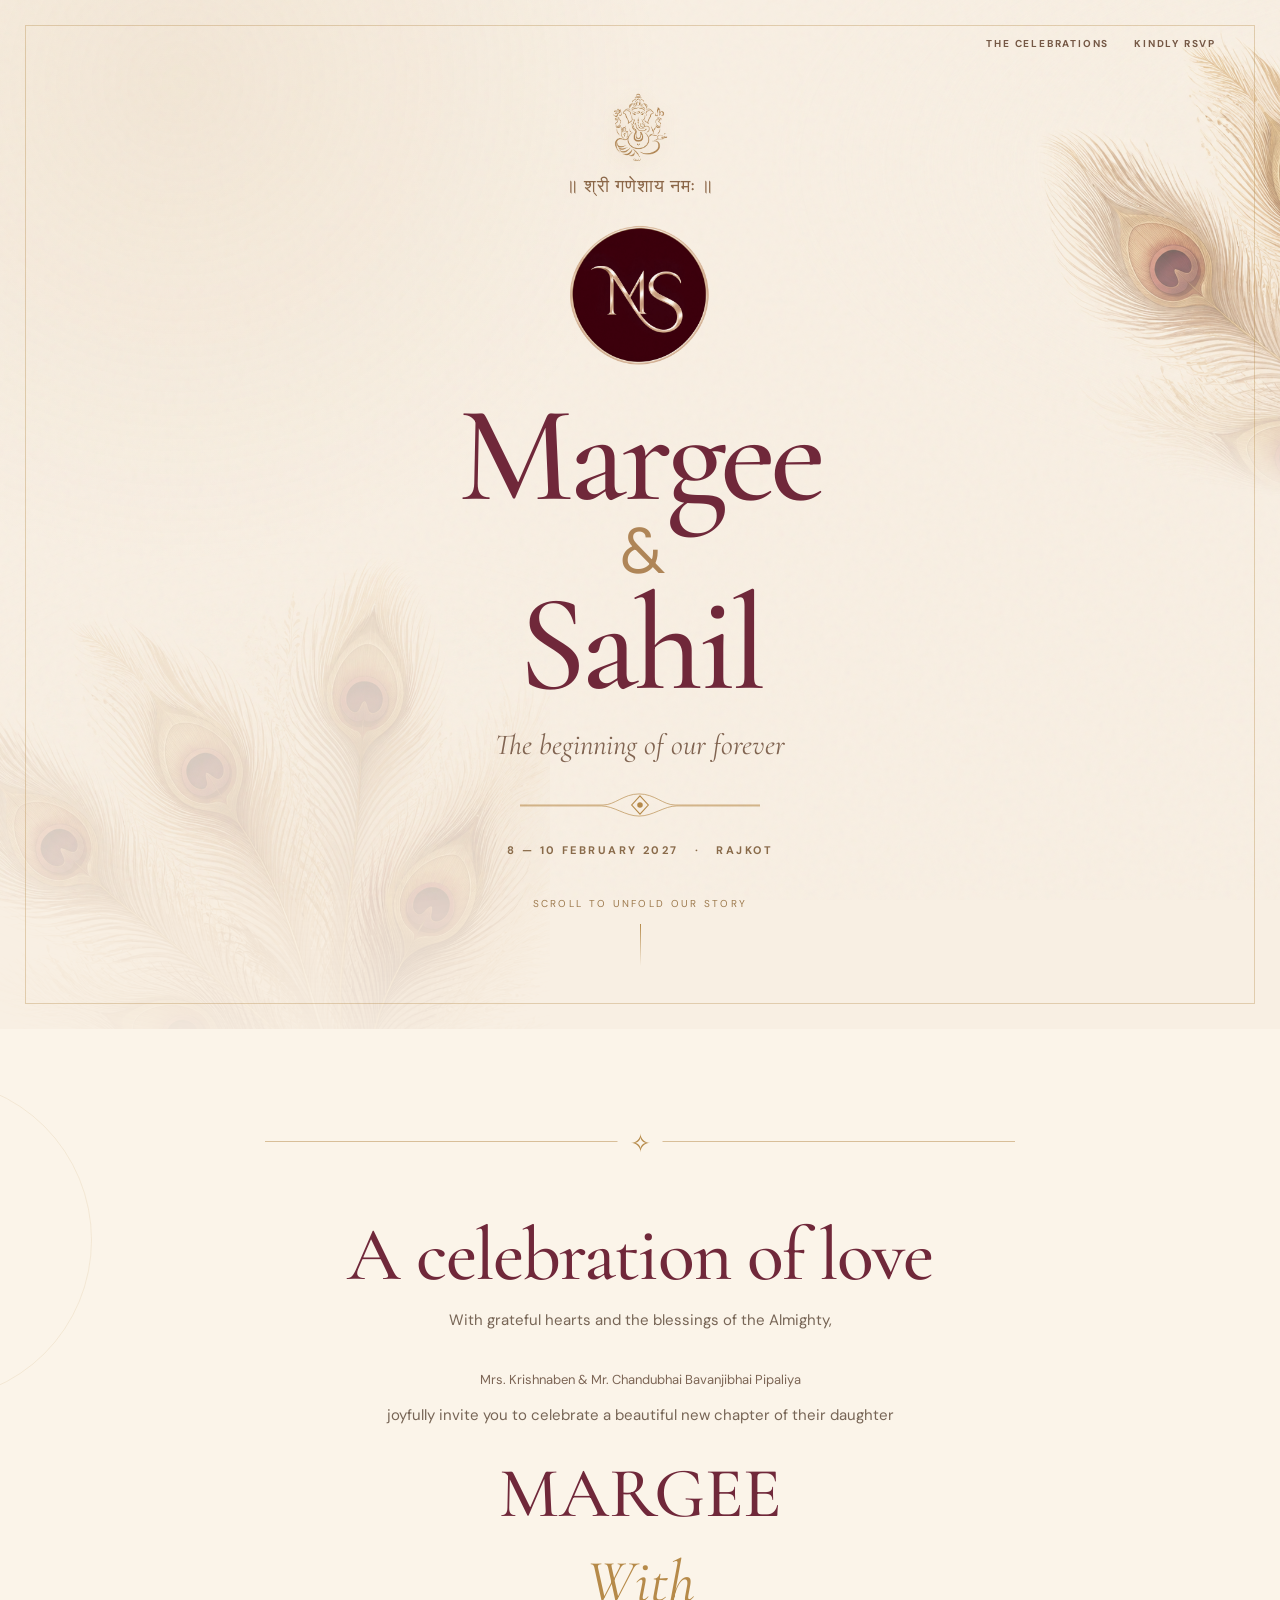
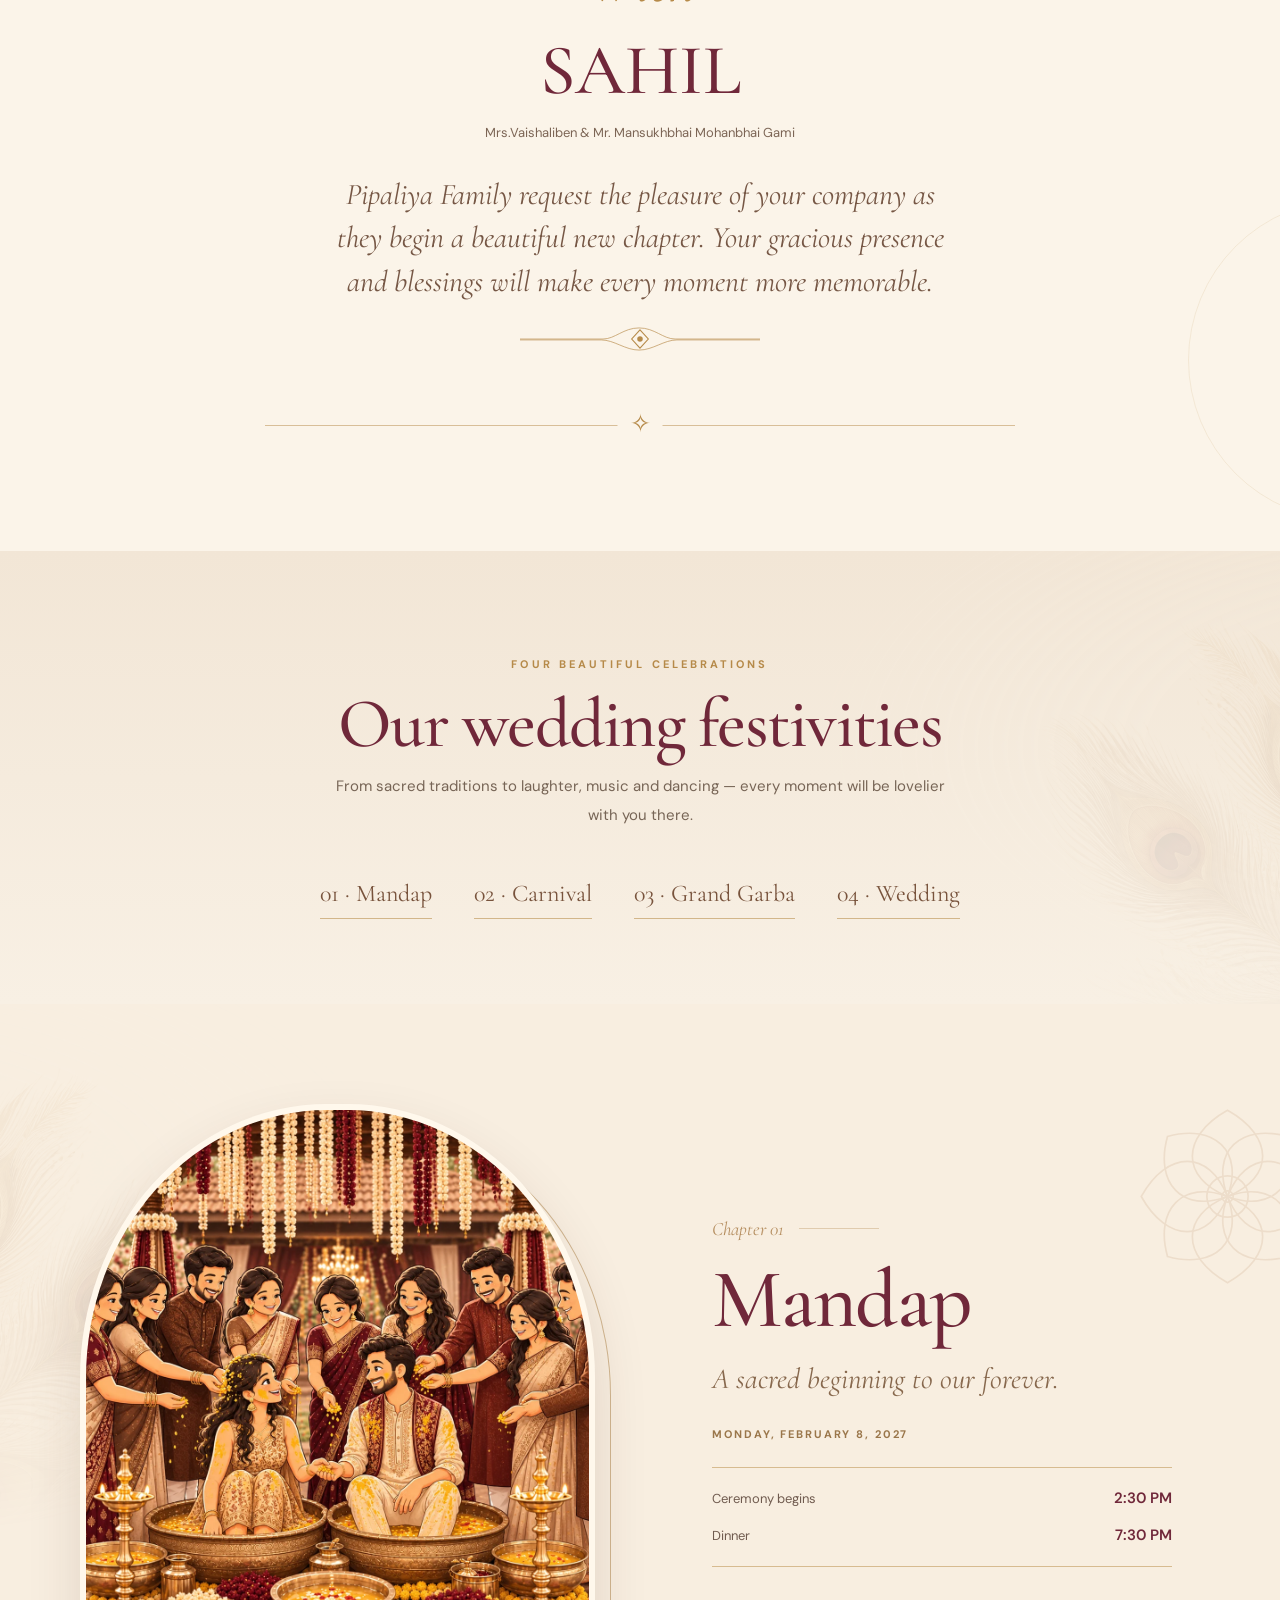
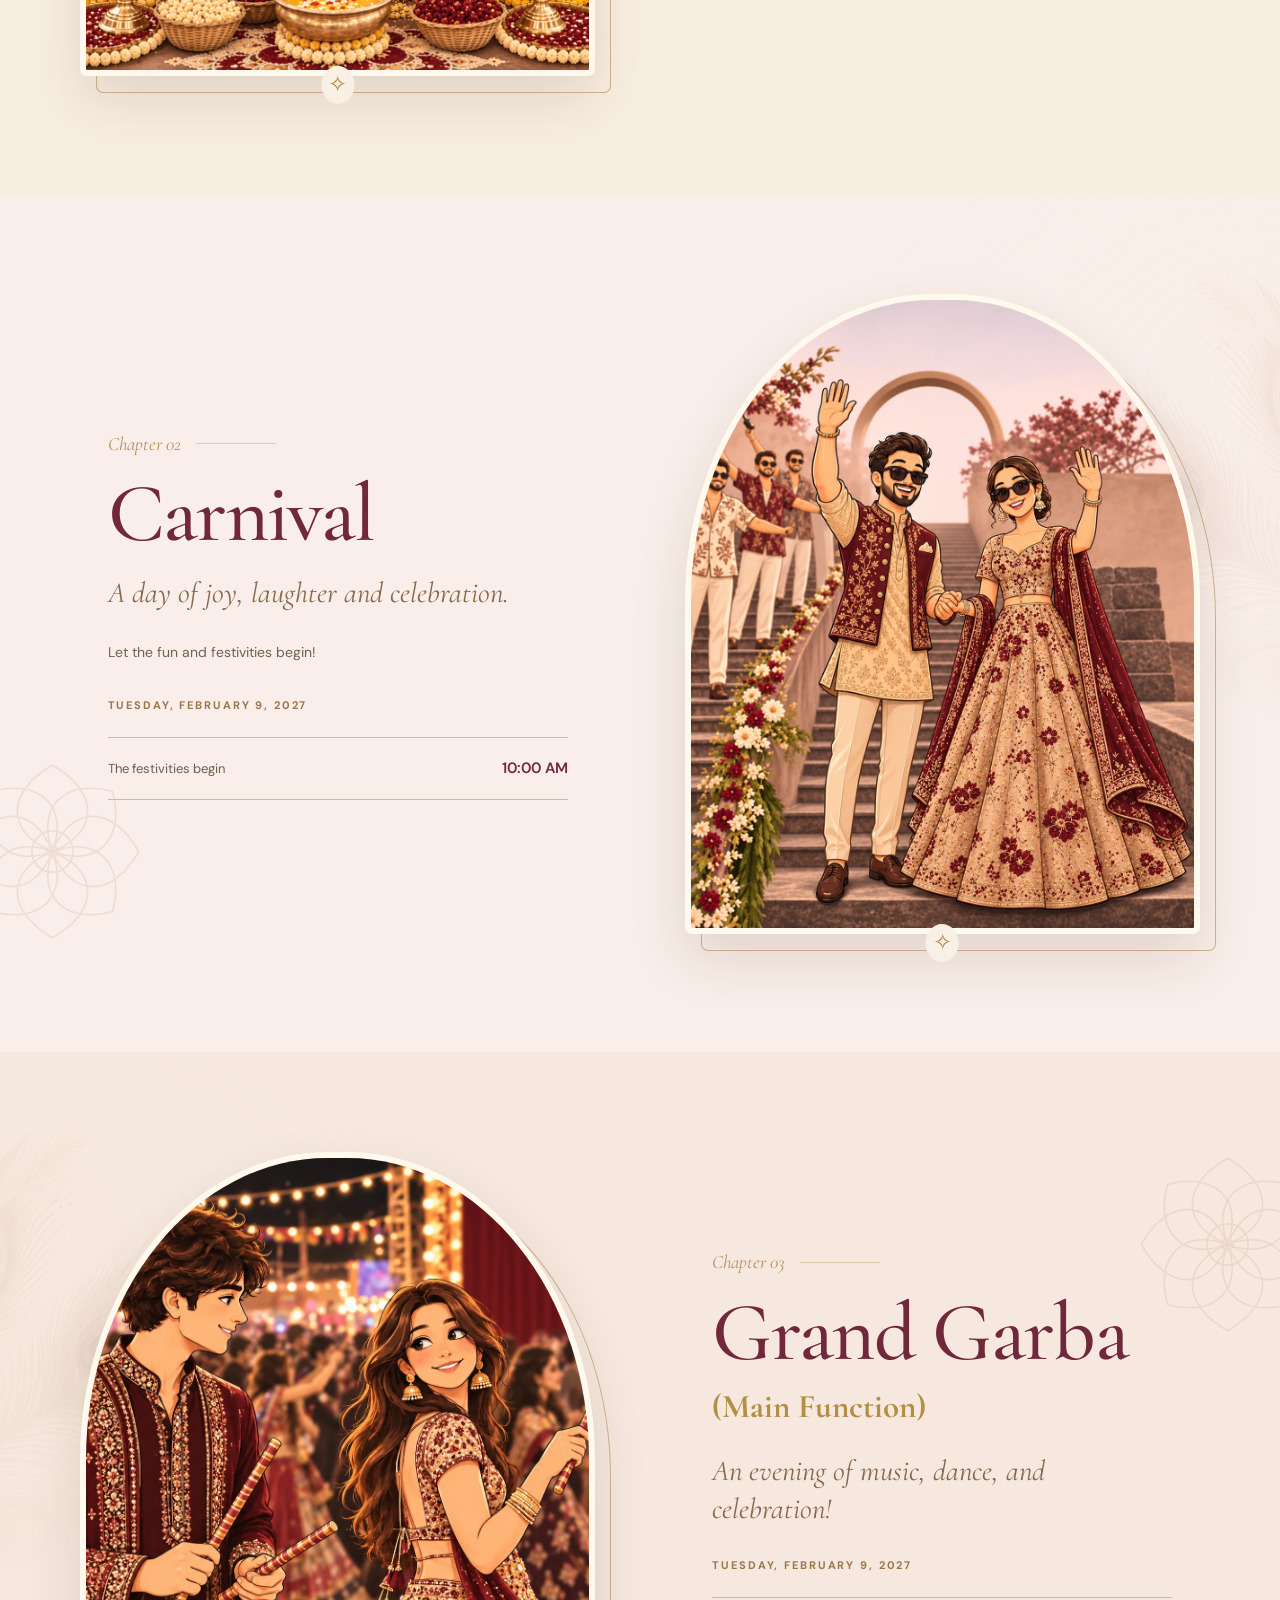
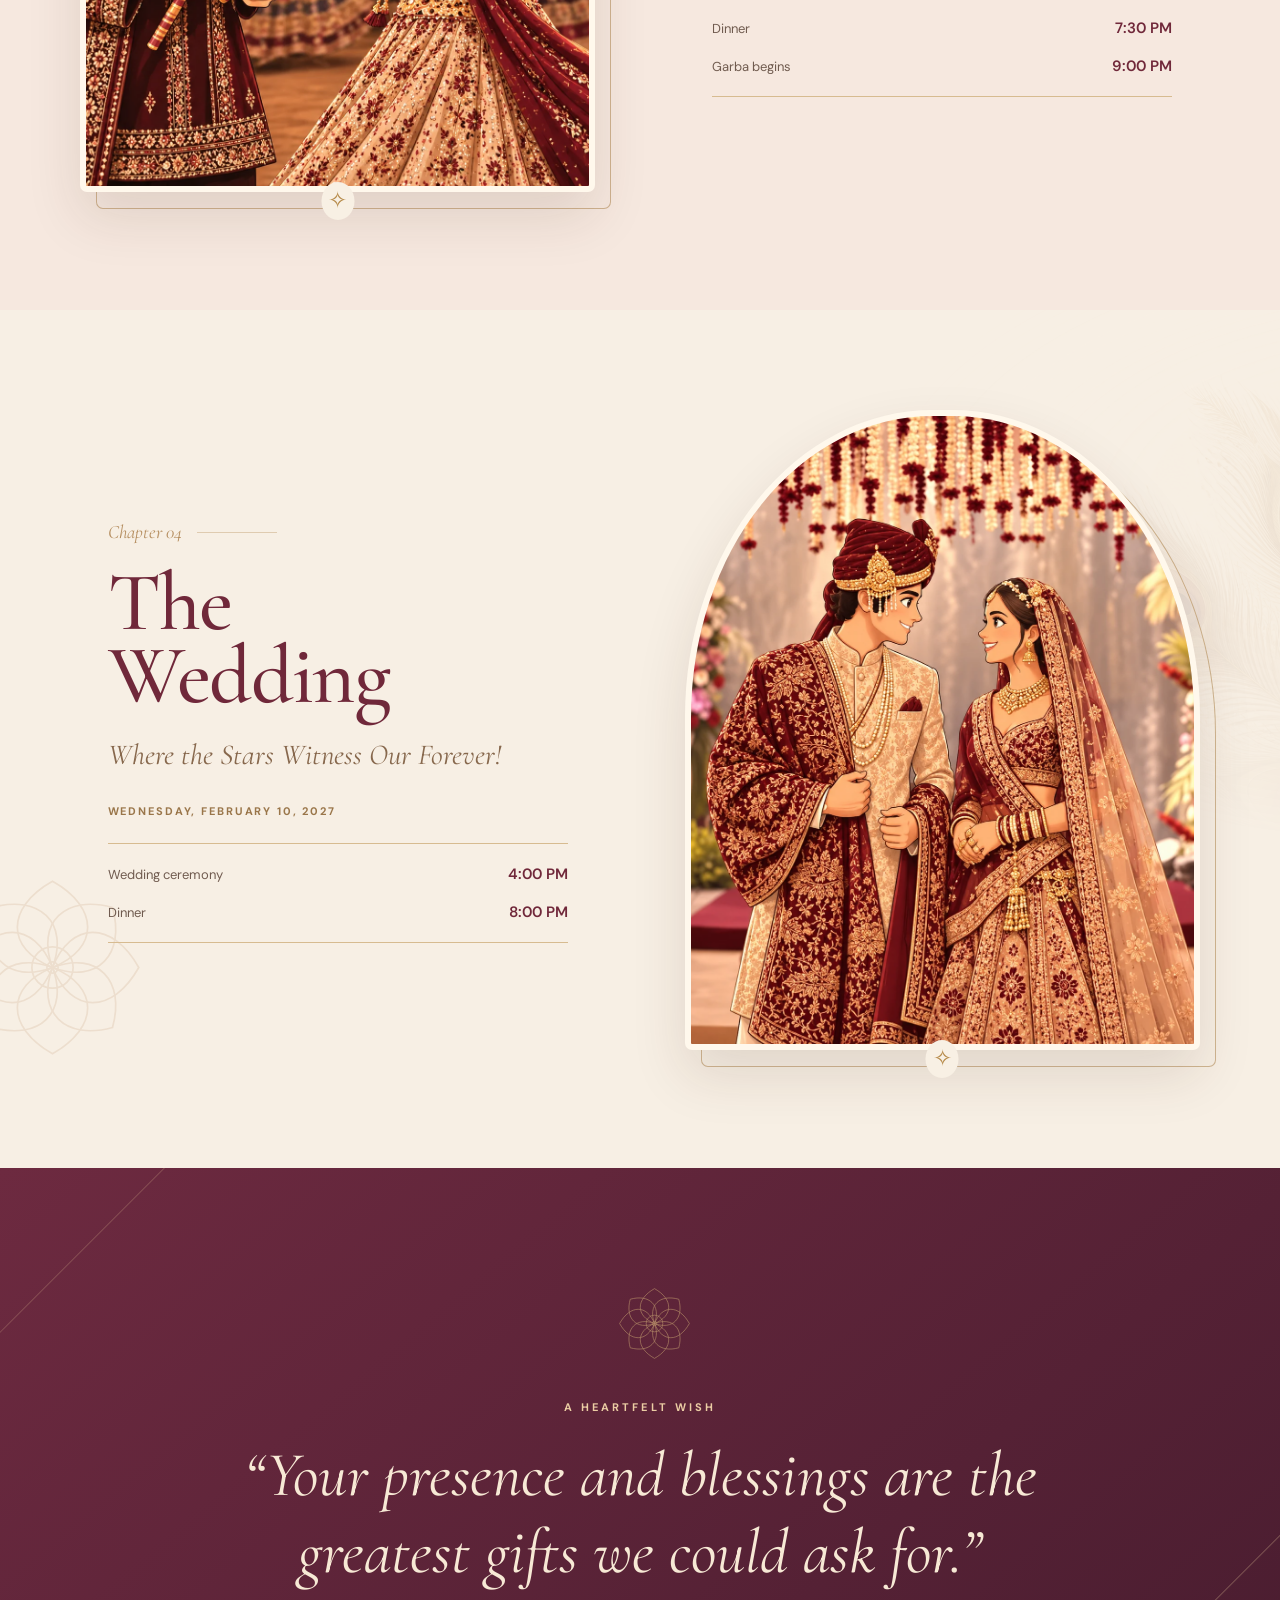
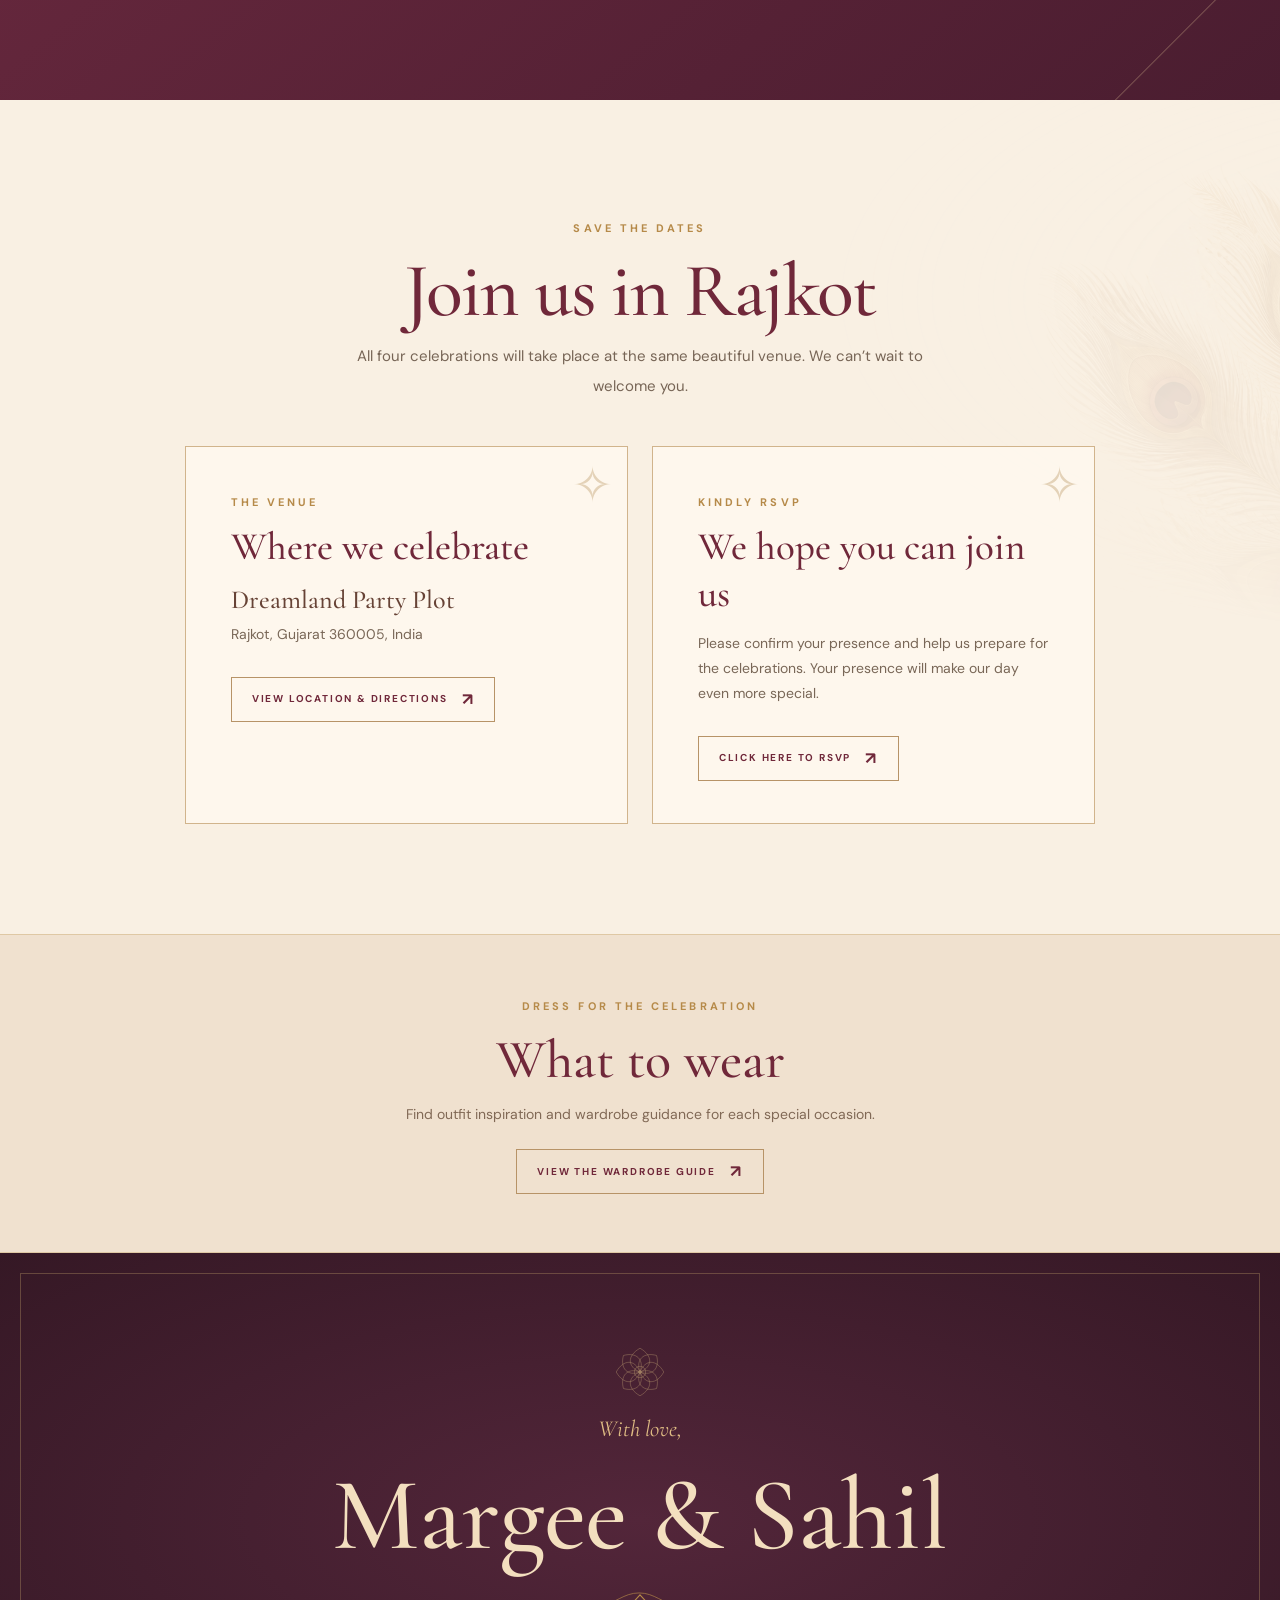
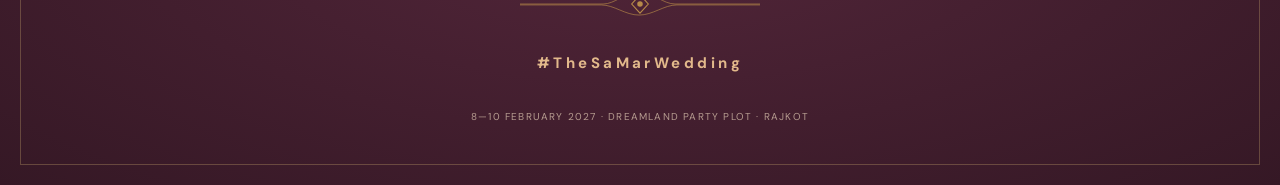
==== margee/index.html @ 1e14d6e8 "Increase Margee Main Function subtitle size and use bold weight" ====
<!DOCTYPE html>
<html lang="en">
<head>
<meta charset="UTF-8">
<meta name="viewport" content="width=device-width, initial-scale=1, viewport-fit=cover">
<meta name="theme-color" content="#f7efe2">
<meta name="description" content="Together with their families, Margee & Sahil invite you to celebrate their wedding in Rajkot, February 8–10, 2027.">
<meta property="og:title" content="Margee & Sahil · Wedding Invitation">
<meta property="og:description" content="Join us for three days of love, tradition and celebration, February 8–10, 2027 in Rajkot.">
<title>Margee & Sahil | The SaMar Wedding</title>
<link rel="canonical" href="https://thesamarstory.com/margee/">
<link rel="icon" type="image/png" href="images/SM%20logo-2.png">
<link rel="preload" as="image" href="images/peacock-feather-cluster-bg-v4.png">
<link rel="preconnect" href="https://fonts.googleapis.com">
<link rel="preconnect" href="https://fonts.gstatic.com" crossorigin>
<link href="https://fonts.googleapis.com/css2?family=Cormorant+Garamond:ital,wght@0,400;0,500;0,600;0,700;1,400;1,500&family=DM+Sans:wght@400;500;600;700&display=swap" rel="stylesheet">
<link rel="stylesheet" href="css/styles.css?v=20261117-3">
<link rel="stylesheet" href="css/responsive.css?v=20261117-2">
<script src="js/init.js"></script>
</head>
<body>
<div class="progress" aria-hidden="true"></div>
<header class="site-top"><div class="site-top__right"><a href="#celebrations">The celebrations</a><a href="https://forms.gle/antosYJhuy1cyC6z9" target="_blank" rel="noopener noreferrer">Kindly RSVP</a></div></header>
<main>
<!-- EDIT: Hero and wedding logo -->
<section class="hero" id="home" aria-label="Margee and Sahil wedding invitation">
<div class="hero__background" aria-hidden="true"></div>
<div class="hero__content">
<svg class="ganesha" viewBox="112 70 334 415" role="img" aria-label="Stylized Ganesha motif"><defs><filter id="ganpati-gold" x="0" y="0" width="100%" height="100%" color-interpolation-filters="sRGB"><feColorMatrix in="SourceGraphic" type="matrix" values="0 0 0 0 0  0 0 0 0 0  0 0 0 0 0  -0.2126 -0.7152 -0.0722 0 1" result="ink"/><feComponentTransfer in="ink" result="clean-ink"><feFuncA type="linear" slope="1.02" intercept="-0.02"/></feComponentTransfer><feFlood flood-color="#ad814d" result="gold"/><feComposite in="gold" in2="clean-ink" operator="in"/></filter></defs><image href="images/ganpati-reference.jpeg" width="554" height="554" preserveAspectRatio="xMidYMid meet" filter="url(#ganpati-gold)"/></svg>
<p class="sanskrit">॥ श्री गणेशाय नमः ॥</p>

<img class="monogram" src="images/SM%20logo-2.png" alt="M and S wedding monogram" width="2000" height="2000" fetchpriority="high">

<h1><span>Margee</span><em>&amp;</em><span>Sahil</span></h1>
<p class="hero__sub">The beginning of our forever</p>
<div class="flourish"><svg class="filigree" viewBox="0 0 260 36" aria-hidden="true" focusable="false"><path d="M0 18H90c13 0 22-12 39-12s26 12 39 12h92M0 19h88c14 0 26 11 41 11s27-11 41-11h90" fill="none" stroke="currentColor" stroke-width="1" opacity=".7"/><path d="M130 8l9 10-9 10-9-10Z" fill="none" stroke="currentColor" stroke-width="1.2"/><circle cx="130" cy="18" r="3" fill="currentColor"/></svg></div>
<p class="hero__date">8 — 10 February 2027 &nbsp; · &nbsp; Rajkot</p>
<a class="hero__scroll" href="#invitation" aria-label="Scroll to the invitation">Scroll to unfold our story</a>
</div>
</section>
<!-- EDIT: Family invitation -->
<section class="section intro" id="invitation">
<div class="page-width"><div class="intro__card">
<div data-reveal><h2 class="section__heading">A celebration of love</h2><p class="section__intro">With grateful hearts and the blessings of the Almighty,</p></div>
<div class="intro__names">
<div class="person" data-reveal="left"><p class="parents">Mrs. Krishnaben &amp; Mr. Chandubhai Bavanjibhai Pipaliya</p><p class="section__intro">joyfully invite you to celebrate a beautiful new chapter of their daughter</p><strong>MARGEE</strong></div>
<div class="intro__amp" data-reveal>With</div>
<div class="person" data-reveal="right"><strong>SAHIL</strong><p class="parents">Mrs.Vaishaliben &amp; Mr. Mansukhbhai Mohanbhai Gami</p></div>
</div>
<p class="intro__message" data-reveal>Pipaliya Family request the pleasure of your company as they begin a beautiful new chapter. Your gracious presence and blessings will make every moment more memorable.</p>
<div class="flourish" data-reveal><svg class="filigree" viewBox="0 0 260 36" aria-hidden="true" focusable="false"><path d="M0 18H90c13 0 22-12 39-12s26 12 39 12h92M0 19h88c14 0 26 11 41 11s27-11 41-11h90" fill="none" stroke="currentColor" stroke-width="1" opacity=".7"/><path d="M130 8l9 10-9 10-9-10Z" fill="none" stroke="currentColor" stroke-width="1.2"/><circle cx="130" cy="18" r="3" fill="currentColor"/></svg></div>
</div></div>
</section>
<!-- EDIT: Celebration navigation -->
<section class="section chapters" id="celebrations"><div class="page-width">
<span class="eyebrow" data-reveal>Four beautiful celebrations</span>
<h2 class="section__heading" data-reveal>Our wedding festivities</h2>
<p class="section__intro" data-reveal>From sacred traditions to laughter, music and dancing — every moment will be lovelier with you there.</p>
<nav class="chapter-row" aria-label="Jump to a celebration" data-reveal><a href="#mandap">01 · Mandap</a><a href="#carnival">02 · Carnival</a><a href="#garba">03 · Grand Garba</a><a href="#wedding">04 · Wedding</a></nav>
</div></section>
<!-- EDIT: Mandap details -->
<section class="section event event--mandap" id="mandap">
<div class="event__motif" aria-hidden="true"><svg viewBox="0 0 120 120" class="flower-svg" aria-hidden="true"><g fill="none" stroke="currentColor" stroke-width=".9" opacity=".7"><path d="M60 14C35 28 35 50 60 60c25-10 25-32 0-46Z"/><path d="M60 106c25-14 25-36 0-46-25 10-25 32 0 46Z"/><path d="M14 60c14 25 36 25 46 0-10-25-32-25-46 0Z"/><path d="M106 60c-14-25-36-25-46 0 10 25 32 25 46 0Z"/><path d="M28 28c-7 25 8 41 32 32 9-24-7-39-32-32Z"/><path d="M92 92c7-25-8-41-32-32-9 24 7 39 32 32Z"/><path d="M92 28c-25-7-41 8-32 32 24 9 39-7 32-32Z"/><path d="M28 92c25 7 41-8 32-32-24-9-39 7-32 32Z"/><circle cx="60" cy="60" r="11"/><circle cx="60" cy="60" r="3"/></g></svg></div>
<div class="page-width event__layout">
<figure class="event__art" data-reveal="left"><img loading="lazy" src="images/mandap.webp" alt="Illustration of Margee and Sahil with family during a traditional festive ceremony"></figure>
<div class="event__copy" data-reveal="right"><div class="event__number">Chapter 01</div><h3>Mandap</h3><p class="event__poem">A sacred beginning to our forever.</p><span class="event__date">Monday, February 8, 2027</span><div class="event__schedule"><div class="time-row"><span class="time-label">Ceremony begins</span><span class="time-value">2:30 PM</span></div><div class="time-row"><span class="time-label">Dinner</span><span class="time-value">7:30 PM</span></div></div></div>
</div></section>
<!-- EDIT: Carnival details -->
<section class="section event event--carnival event--reverse" id="carnival">
<div class="event__motif" aria-hidden="true"><svg viewBox="0 0 120 120" class="flower-svg" aria-hidden="true"><g fill="none" stroke="currentColor" stroke-width=".9" opacity=".7"><path d="M60 14C35 28 35 50 60 60c25-10 25-32 0-46Z"/><path d="M60 106c25-14 25-36 0-46-25 10-25 32 0 46Z"/><path d="M14 60c14 25 36 25 46 0-10-25-32-25-46 0Z"/><path d="M106 60c-14-25-36-25-46 0 10 25 32 25 46 0Z"/><path d="M28 28c-7 25 8 41 32 32 9-24-7-39-32-32Z"/><path d="M92 92c7-25-8-41-32-32-9 24 7 39 32 32Z"/><path d="M92 28c-25-7-41 8-32 32 24 9 39-7 32-32Z"/><path d="M28 92c25 7 41-8 32-32-24-9-39 7-32 32Z"/><circle cx="60" cy="60" r="11"/><circle cx="60" cy="60" r="3"/></g></svg></div><div class="page-width event__layout">
<figure class="event__art" data-reveal="right"><img loading="lazy" src="images/carnival.webp" alt="Illustration of the happy couple waving at a cheerful outdoor carnival"></figure>
<div class="event__copy" data-reveal="left"><div class="event__number">Chapter 02</div><h3>Carnival</h3><p class="event__poem">A day of joy, laughter and celebration.</p><p class="event__body">Let the fun and festivities begin!</p><span class="event__date">Tuesday, February 9, 2027</span><div class="event__schedule"><div class="time-row"><span class="time-label">The festivities begin</span><span class="time-value">10:00 AM</span></div></div></div>
</div></section>
<!-- EDIT: Grand Garba details -->
<section class="section event event--garba" id="garba">
<div class="event__motif" aria-hidden="true"><svg viewBox="0 0 120 120" class="flower-svg" aria-hidden="true"><g fill="none" stroke="currentColor" stroke-width=".9" opacity=".7"><path d="M60 14C35 28 35 50 60 60c25-10 25-32 0-46Z"/><path d="M60 106c25-14 25-36 0-46-25 10-25 32 0 46Z"/><path d="M14 60c14 25 36 25 46 0-10-25-32-25-46 0Z"/><path d="M106 60c-14-25-36-25-46 0 10 25 32 25 46 0Z"/><path d="M28 28c-7 25 8 41 32 32 9-24-7-39-32-32Z"/><path d="M92 92c7-25-8-41-32-32-9 24 7 39 32 32Z"/><path d="M92 28c-25-7-41 8-32 32 24 9 39-7 32-32Z"/><path d="M28 92c25 7 41-8 32-32-24-9-39 7-32 32Z"/><circle cx="60" cy="60" r="11"/><circle cx="60" cy="60" r="3"/></g></svg></div><div class="page-width event__layout">
<figure class="event__art" data-reveal="left"><img loading="lazy" src="images/garba.webp" alt="Illustration of Margee and Sahil with dandiya sticks dancing amid warm festive lights"></figure>
<div class="event__copy" data-reveal="right"><div class="event__number">Chapter 03</div><h3>Grand Garba<span class="event__subtitle">(Main Function)</span></h3><p class="event__poem">An evening of music, dance, and celebration!</p><span class="event__date">Tuesday, February 9, 2027</span><div class="event__schedule"><div class="time-row"><span class="time-label">Dinner</span><span class="time-value">7:30 PM</span></div><div class="time-row"><span class="time-label">Garba begins</span><span class="time-value">9:00 PM</span></div></div></div>
</div></section>
<!-- EDIT: Wedding details -->
<section class="section event event--wedding event--reverse" id="wedding">
<div class="event__motif" aria-hidden="true"><svg viewBox="0 0 120 120" class="flower-svg" aria-hidden="true"><g fill="none" stroke="currentColor" stroke-width=".9" opacity=".7"><path d="M60 14C35 28 35 50 60 60c25-10 25-32 0-46Z"/><path d="M60 106c25-14 25-36 0-46-25 10-25 32 0 46Z"/><path d="M14 60c14 25 36 25 46 0-10-25-32-25-46 0Z"/><path d="M106 60c-14-25-36-25-46 0 10 25 32 25 46 0Z"/><path d="M28 28c-7 25 8 41 32 32 9-24-7-39-32-32Z"/><path d="M92 92c7-25-8-41-32-32-9 24 7 39 32 32Z"/><path d="M92 28c-25-7-41 8-32 32 24 9 39-7 32-32Z"/><path d="M28 92c25 7 41-8 32-32-24-9-39 7-32 32Z"/><circle cx="60" cy="60" r="11"/><circle cx="60" cy="60" r="3"/></g></svg></div><div class="page-width event__layout">
<figure class="event__art" data-reveal="right"><img loading="lazy" src="images/wedding.webp" alt="Illustration of Margee and Sahil in regal traditional wedding attire under floral garlands"></figure>
<div class="event__copy" data-reveal="left"><div class="event__number">Chapter 04</div><h3>The<br>Wedding</h3><p class="event__poem">Where the Stars Witness Our Forever!</p><span class="event__date">Wednesday, February 10, 2027</span><div class="event__schedule"><div class="time-row"><span class="time-label">Wedding ceremony</span><span class="time-value">4:00 PM</span></div><div class="time-row"><span class="time-label">Dinner</span><span class="time-value">8:00 PM</span></div></div></div>
</div></section>
<!-- EDIT: Blessing quote -->
<section class="section quote-section"><div class="page-width" data-reveal><div class="footer__flower"><svg viewBox="0 0 120 120" class="flower-svg" aria-hidden="true"><g fill="none" stroke="currentColor" stroke-width=".9" opacity=".7"><path d="M60 14C35 28 35 50 60 60c25-10 25-32 0-46Z"/><path d="M60 106c25-14 25-36 0-46-25 10-25 32 0 46Z"/><path d="M14 60c14 25 36 25 46 0-10-25-32-25-46 0Z"/><path d="M106 60c-14-25-36-25-46 0 10 25 32 25 46 0Z"/><path d="M28 28c-7 25 8 41 32 32 9-24-7-39-32-32Z"/><path d="M92 92c7-25-8-41-32-32-9 24 7 39 32 32Z"/><path d="M92 28c-25-7-41 8-32 32 24 9 39-7 32-32Z"/><path d="M28 92c25 7 41-8 32-32-24-9-39 7-32 32Z"/><circle cx="60" cy="60" r="11"/><circle cx="60" cy="60" r="3"/></g></svg></div><span class="eyebrow">A heartfelt wish</span><blockquote>“Your presence and blessings are the greatest gifts we could ask for.”</blockquote></div></section>
<!-- EDIT: Venue and RSVP links -->
<section class="section logistics" id="rsvp"><div class="page-width">
<span class="eyebrow" data-reveal>Save the dates</span><h2 class="section__heading" data-reveal>Join us in Rajkot</h2><p class="section__intro" data-reveal>All four celebrations will take place at the same beautiful venue. We can’t wait to welcome you.</p>
<div class="logistics__grid">
<div class="info-card" data-reveal="left"><span class="eyebrow">The venue</span><h3>Where we celebrate</h3><p class="venue-name">Dreamland Party Plot</p><p>Rajkot, Gujarat 360005, India</p><a class="cta cta--outline" href="https://www.google.com/maps/dir/7P3H%2BVQ+Dreamland+Party+Plot,+Rajkot,+Gujarat+360005/data=!4m6!4m5!1m1!4e2!1m2!1m1!1s0x3959cb16087f8431:0x62b7b4e70be9f116?sa=X&amp;ved=1t:57443&amp;ictx=111" target="_blank" rel="noopener noreferrer">View location &amp; directions</a></div>
<div class="info-card" data-reveal="right"><span class="eyebrow">Kindly RSVP</span><h3>We hope you can join us</h3><p>Please confirm your presence and help us prepare for the celebrations. Your presence will make our day even more special.</p><a class="cta cta--outline" href="https://forms.gle/antosYJhuy1cyC6z9" target="_blank" rel="noopener noreferrer">Click here to RSVP</a></div>
</div>
</div></section>
<!-- EDIT: Wardrobe guidance and link -->
<section class="section wardrobe"><div class="wardrobe__wrap" data-reveal><span class="eyebrow">Dress for the celebration</span><h2>What to wear</h2><p>Find outfit inspiration and wardrobe guidance for each special occasion.</p><a class="cta cta--outline" href="https://thesamarstory.com/wardrobe" target="_blank" rel="noopener noreferrer">View the wardrobe guide</a></div></section>
<footer class="footer" id="end"><div class="page-width" data-reveal><div class="footer__flower"><svg viewBox="0 0 120 120" class="flower-svg" aria-hidden="true"><g fill="none" stroke="currentColor" stroke-width=".9" opacity=".7"><path d="M60 14C35 28 35 50 60 60c25-10 25-32 0-46Z"/><path d="M60 106c25-14 25-36 0-46-25 10-25 32 0 46Z"/><path d="M14 60c14 25 36 25 46 0-10-25-32-25-46 0Z"/><path d="M106 60c-14-25-36-25-46 0 10 25 32 25 46 0Z"/><path d="M28 28c-7 25 8 41 32 32 9-24-7-39-32-32Z"/><path d="M92 92c7-25-8-41-32-32-9 24 7 39 32 32Z"/><path d="M92 28c-25-7-41 8-32 32 24 9 39-7 32-32Z"/><path d="M28 92c25 7 41-8 32-32-24-9-39 7-32 32Z"/><circle cx="60" cy="60" r="11"/><circle cx="60" cy="60" r="3"/></g></svg></div><p class="footer__line">With love,</p><p class="footer__names">Margee &amp; Sahil</p><div class="flourish"><svg class="filigree" viewBox="0 0 260 36" aria-hidden="true" focusable="false"><path d="M0 18H90c13 0 22-12 39-12s26 12 39 12h92M0 19h88c14 0 26 11 41 11s27-11 41-11h90" fill="none" stroke="currentColor" stroke-width="1" opacity=".7"/><path d="M130 8l9 10-9 10-9-10Z" fill="none" stroke="currentColor" stroke-width="1.2"/><circle cx="130" cy="18" r="3" fill="currentColor"/></svg></div><p class="footer__hash">#TheSaMarWedding</p><p class="footer__small">8—10 February 2027 · Dreamland Party Plot · Rajkot</p></div></footer>
</main>
<a class="back-top" href="#home" aria-label="Back to top">↑</a>
<script src="js/main.js"></script>
</body>
</html>
---- margee/css/styles.css ----
:root{--ink:#4f302b;--brown:#573122;--wine:#70283a;--plum:#5e2038;--gold:#b68a49;--gold-light:#dfc69a;--cream:#f8f0e4;--paper:#fffaf2;--muted:#8d7868;--sans:'DM Sans',Arial,sans-serif;--serif:'Cormorant Garamond',Georgia,serif;--progress:0%;}
*{box-sizing:border-box}
html{scroll-behavior:smooth;scroll-padding-top:30px}
body{margin:0;background:var(--cream);color:var(--ink);font-family:var(--sans);font-size:15px;line-height:1.65;-webkit-font-smoothing:antialiased;overflow-x:hidden}
body::before{content:'';position:fixed;inset:0;pointer-events:none;z-index:90;opacity:.10;background-image:url("../images/paper-texture.svg");mix-blend-mode:multiply}
img{display:block;max-width:100%}
a{color:inherit}
button{font-family:inherit}
::selection{background:#d9b6a6;color:#451e2e}
.progress{position:fixed;top:0;left:0;width:var(--progress);height:3px;z-index:100;background:linear-gradient(90deg,#a96a4d,#dfc58d,#922c47);pointer-events:none}
.page-width{width:min(1120px,calc(100% - 52px));margin-inline:auto}
.eyebrow{text-transform:uppercase;letter-spacing:.28em;font-size:11px;font-weight:700;color:var(--gold)}
.flourish{width:min(240px,55vw);height:34px;display:block;margin:19px auto;color:var(--gold)}
.flourish svg{width:100%;height:100%}
.site-top{position:absolute;top:0;left:0;right:0;z-index:10;padding:25px clamp(23px,5vw,70px);display:flex;align-items:center;justify-content:flex-end;gap:24px}
.site-top__name{font-family:var(--serif);font-size:25px;letter-spacing:.02em;color:var(--wine);font-weight:600;text-decoration:none}
.site-top__right{display:flex;gap:25px;align-items:center}
.site-top__right a{font-size:10px;letter-spacing:.18em;text-transform:uppercase;text-decoration:none;color:#755845;font-weight:700;border-bottom:1px solid transparent;padding-bottom:4px;transition:border-color .2s}
.site-top__right a:hover{border-color:var(--gold)}
.hero{min-height: min(980px, 100svh);min-height:max(760px,100svh);padding:116px 26px 76px;position:relative;display:flex;align-items:center;justify-content:center;text-align:center;isolation:isolate;background:radial-gradient(ellipse at 52% 40%,#fffaf3 0%,#f6eddf 68%,#efe1d0 100%)}
.hero__background{position:absolute;inset:0;background-image:url('../images/hero-background.webp');background-size:cover;background-position:center center;opacity:.66;z-index:-2;pointer-events:none}
.hero::before{content:'';position:absolute;inset:25px;pointer-events:none;border:1px solid rgba(181,138,73,.35);z-index:-1}
.hero__content{width:min(650px,100%);position:relative;z-index:1}
.ganesha{color:#ad814d;width:61px;height:71px;display:block;margin:2px auto 9px;filter:drop-shadow(0 4px 8px #d5bd9860)}
.sanskrit{font-family:Georgia,serif;color:#8c6748;letter-spacing:.05em;font-size:18px;margin:0 0 8px}
.salutation{font-family:var(--serif);font-style:italic;font-size:19px;color:#9b7c5f;margin:0 0 20px}
.monogram{width:155px;height:auto;margin:18px auto 24px;box-shadow:none;border:0;padding:5px;outline:0;border-radius:0;}
.hero__intro{font-size:11px;letter-spacing:.30em;color:var(--gold);font-weight:600;text-transform:uppercase;margin:10px 0 12px}
h1,h2,h3,p{margin-top:0}
.hero h1{font-family:var(--serif);font-weight:500;line-height:.82;letter-spacing:-.035em;color:var(--wine);font-size:clamp(76px,11vw,137px);margin:0}
.hero h1 span{display:block}
.hero h1 em{font-family:var(--sans);font-weight:400;font-style:normal;font-size:.47em;line-height:1;display:block;color:#b08657;padding:8px 0 5px}
.hero__sub{font-family:var(--serif);font-style:italic;font-size:clamp(20px,2.5vw,29px);color:#816451;margin:20px 0 4px}
.hero__date{font-size:11px;text-transform:uppercase;letter-spacing:.22em;color:#8a6b4a;font-weight:700;margin:18px 0 31px}
.hero__scroll{display:inline-flex;align-items:center;flex-direction:column;gap:4px;font-size:10px;letter-spacing:.23em;text-decoration:none;text-transform:uppercase;color:#9d7a4e}
.hero__scroll::after{content:'';width:1px;height:42px;background:linear-gradient(var(--gold),transparent);display:block;margin-top:8px;animation:linefloat 2.5s ease-in-out infinite}
@keyframes linefloat{0%,100%{transform:scaleY(.83);opacity:.6}50%{transform:scaleY(1.2);opacity:1}}
.section{position:relative;isolation:isolate}
.section__heading{font-family:var(--serif);font-weight:500;line-height:1.03;color:var(--wine);font-size:clamp(44px,7vw,76px);letter-spacing:-.025em;margin:12px 0}
.section__intro{max-width:630px;margin:0 auto;color:#776556;font-size:15px;line-height:1.95}
.intro{padding:112px 0 125px;text-align:center;background:#fbf4e9}
.intro::before,.intro::after{content:'';position:absolute;width:320px;height:320px;border:1px solid #ccae7b30;border-radius:50%;pointer-events:none}
.intro::before{left:-230px;top:50px}
.intro::after{right:-230px;bottom:30px}
.intro__card{width:min(750px,100%);margin:auto;border-top:1px solid #d8be98;border-bottom:1px solid #d8be98;padding:62px 20px 50px;position:relative}
.intro__card::before,.intro__card::after{content:'✧';color:var(--gold);position:absolute;left:50%;transform:translateX(-50%);font-size:25px;background:#fbf4e9;padding:0 12px}
.intro__card::before{top:-19px}.intro__card::after{bottom:-19px}
.intro__names{display:grid;grid-template-columns:1fr auto 1fr;align-items:center;gap:14px;margin:48px auto 33px}
.person .line{font-size:10px;letter-spacing:.22em;color:var(--gold);text-transform:uppercase;font-weight:700}
.person strong{display:block;font-family:var(--serif);font-size:clamp(42px,6vw,71px);font-weight:500;color:var(--wine);line-height:1.05;margin:9px 0 14px}
.person .parents{color:#7c6555;font-size:13px;line-height:1.8;max-width:250px;margin:auto}
.intro__amp{font-family:var(--serif);font-size:clamp(45px,6vw,85px);color:var(--gold);font-style:italic}
.intro__message{font-family:var(--serif);font-style:italic;font-size:clamp(21px,2.6vw,30px);line-height:1.45;max-width:640px;margin:23px auto 0;color:#765745}
.chapters{text-align:center;background:linear-gradient(180deg,#f2e6d6,#f8f0e4);padding:100px 0 85px}
.chapters .section__heading{font-size:clamp(44px,6vw,70px)}
.chapter-row{display:flex;justify-content:center;gap:22px 42px;flex-wrap:wrap;margin-top:38px}
.chapter-row a{text-decoration:none;font-family:var(--serif);font-size:24px;color:#78533c;border-bottom:1px solid #d2b68a;padding:5px 0;transition:color .2s,transform .2s}
.chapter-row a:hover{color:var(--wine);transform:translateY(-2px)}
.event{padding:100px 0 118px;overflow:hidden;min-height:740px;display:flex;align-items:center}
.event--mandap{background:#f8eee0}
.event--carnival{background:#f9eee9}
.event--garba{background:#f6e8df}
.event--wedding{background:#f7efe4}
.event__layout{display:grid;grid-template-columns:minmax(0,1fr) minmax(0,1fr);gap:clamp(35px,7vw,95px);align-items:center;position:relative;z-index:1}
.event--reverse .event__art{order:2}
.event--reverse .event__copy{order:1}
.event__art{width:100%;margin:0;position:relative;max-width:515px;justify-self:center}
.event__art::before{content:'';position:absolute;inset:17px -16px -17px 16px;border:1px solid rgba(163,117,55,.48);border-radius:48% 48% 7px 7px;pointer-events:none;z-index:-1}
.event__art::after{content:'✧';position:absolute;bottom:-28px;left:50%;transform:translateX(-50%);color:var(--gold);background:var(--cream);border-radius:50%;width:33px;text-align:center;font-size:23px}
.event__art img{width:100%;max-height:640px;object-fit:cover;object-position:center;border:6px solid #fff8ec;border-radius:48% 48% 7px 7px;box-shadow:0 25px 55px rgba(66,33,20,.12);background:#f4e9dd}
.event--mandap .event__art img{aspect-ratio:1/1.11;object-position:center}
.event--carnival .event__art img{aspect-ratio:4/5}
.event--garba .event__art img{aspect-ratio:4/5}
.event--wedding .event__art img{aspect-ratio:4/5}
.event__copy{max-width:460px;justify-self:center}
.event__number{font-family:var(--serif);font-size:19px;color:#b68f61;font-style:italic;display:flex;align-items:center;gap:15px}
.event__number::after{content:'';height:1px;flex:1;background:#c8a77d80;max-width:80px}
.event h3{font:500 clamp(56px,6.5vw,89px)/.88 var(--serif);letter-spacing:-.02em;color:var(--wine);margin:18px 0 24px}
.event__poem{font-family:var(--serif);font-size:clamp(21px,2.9vw,29px);font-style:italic;color:#87684d;line-height:1.3;max-width:420px;margin-bottom:28px}
.event__body{font-size:14px;line-height:1.85;color:#736051;margin-bottom:30px}
.event__date{letter-spacing:.17em;text-transform:uppercase;font-weight:700;color:#9a764a;font-size:11px;display:block;margin-bottom:23px}
.event__schedule{border-top:1px solid #d7bb90;border-bottom:1px solid #d7bb90;padding:18px 0;display:grid;gap:13px;max-width:370px}
.time-row{display:flex;align-items:baseline;justify-content:space-between;gap:10px}
.time-row .time-label{color:#705b4f;font-size:13px}
.time-row .time-value{font-size:15px;font-weight:600;color:var(--wine);white-space:nowrap}
.event__motif{position:absolute;pointer-events:none;color:#bd9168;opacity:.25;width:225px;z-index:0}
.event__motif svg{width:100%}
.event--mandap .event__motif,.event--garba .event__motif{right:-60px;top:80px}
.event--carnival .event__motif,.event--wedding .event__motif{left:-60px;bottom:80px}
.quote-section{padding:110px 24px;text-align:center;background:linear-gradient(140deg,#6d2a40,#4a1d30);color:#f7e9d5;overflow:hidden}
.quote-section::before,.quote-section::after{content:'';position:absolute;border:1px solid #dabd9040;width:370px;height:370px;transform:rotate(45deg);pointer-events:none}
.quote-section::before{top:-260px;left:-210px}.quote-section::after{bottom:-260px;right:-210px}
.quote-section .eyebrow{color:#ebcda4}
.quote-section .flower-svg{display:block;width:91px;margin:0 auto 25px;color:#d1ae78}
.quote-section blockquote{margin:18px auto 0;max-width:860px;font:italic 400 clamp(35px,5vw,63px)/1.22 var(--serif)}
.logistics{padding:115px 0 110px;background:#f9f0e3;text-align:center}
.logistics__grid{display:grid;grid-template-columns:1fr 1fr;gap:24px;margin:45px auto 0;max-width:910px;text-align:left}
.info-card{border:1px solid #d1b48c;background:#fffaf2b8;padding:42px clamp(25px,3.5vw,45px);min-height:315px;position:relative;overflow:hidden}
.info-card::after{content:'✧';position:absolute;top:0;right:14px;color:#cfb58d;font-family:var(--serif);font-size:49px;opacity:.56}
.info-card h3{font:500 39px var(--serif);color:var(--wine);margin:9px 0 14px}
.info-card p{color:#796757;font-size:14px;line-height:1.8}
.info-card .venue-name{font:500 26px var(--serif);color:#674336;margin:0 0 7px}
.cta{display:inline-flex;align-items:center;justify-content:center;gap:14px;min-height:47px;border:1px solid #7b3347;background:var(--wine);color:#fff8ed;text-decoration:none;padding:13px 20px;font-size:10px;text-transform:uppercase;letter-spacing:.18em;font-weight:700;transition:background .25s,transform .25s,box-shadow .25s;white-space:normal;text-align:center}
.cta:hover{background:#592135;transform:translateY(-2px);box-shadow:0 8px 20px #59213522}
.cta::after{content:'↗';font-size:17px;line-height:1}
.cta--outline{background:transparent;color:var(--wine);border-color:#b79367}
.cta--outline:hover{color:#fff8ed}
.info-card .cta{margin-top:16px}
.wardrobe{padding:58px 20px;text-align:center;background:#f0e1cf;border-top:1px solid #dfc8a4;border-bottom:1px solid #dfc8a4}
.wardrobe__wrap{margin:auto;max-width:720px}
.wardrobe h2{font:500 clamp(36px,5vw,54px)/1.1 var(--serif);color:var(--wine);margin:12px 0}
.wardrobe p{font-size:14px;color:#816956;margin:14px 0 23px}
.footer{text-align:center;padding:88px 24px 60px;background:radial-gradient(ellipse at center,#53263a,#351825);color:#f4dfc4;position:relative;overflow:hidden}
.footer::before{content:'';position:absolute;inset:20px;border:1px solid #c5a46e55;pointer-events:none}
.footer__line{color:#dfbc84;font-family:var(--serif);font-style:italic;font-size:23px;margin-bottom:14px}
.footer__names{font:500 clamp(64px,9vw,103px)/1 var(--serif);color:#f3dfbf;margin:15px 0 20px}
.footer__hash{font-size:15px;font-weight:700;letter-spacing:.23em;color:#e2b98b;margin-top:30px}
.footer__small{font-size:10px;letter-spacing:.12em;text-transform:uppercase;opacity:.65;margin:33px auto 0}
.footer__flower{width:62px;display:block;margin:0 auto;color:#d5b781}
.back-top{position:fixed;right:17px;bottom:17px;z-index:20;width:47px;height:47px;display:grid;place-items:center;text-decoration:none;border:1px solid #bf975e;background:#fff9edeb;color:var(--wine);font-size:23px;box-shadow:0 4px 19px #613d1f24;opacity:0;pointer-events:none;transform:translateY(10px);transition:opacity .25s,transform .25s}
.back-top.is-visible{opacity:1;transform:translateY(0);pointer-events:auto}
.js-enabled [data-reveal]{opacity:0;transform:translate3d(0,42px,0);filter:blur(3px);transition:opacity 1.1s cubic-bezier(.2,.8,.2,1),transform 1.1s cubic-bezier(.2,.8,.2,1),filter 1.1s;transition-delay:var(--delay,0ms)}
.js-enabled [data-reveal="left"]{transform:translate3d(-55px,20px,0)}
.js-enabled [data-reveal="right"]{transform:translate3d(55px,20px,0)}
.js-enabled [data-reveal].is-revealed{opacity:1;transform:translate3d(0,0,0);filter:blur(0)}
@media(min-width:1100px){.hero__background{background-size:min(100%,1120px) auto;background-repeat:no-repeat;background-position:center center}}
@media(max-width:800px){
.site-top{padding:17px 23px}.site-top__name{font-size:22px}.site-top__right{gap:13px}.site-top__right a{font-size:9px;letter-spacing:.08em}.site-top__right a:first-child{display:none}
.hero{min-height:790px;padding:107px 24px 62px}.hero::before{inset:13px}.hero h1{font-size:clamp(65px,15vw,105px)}.monogram{width:142px}
.intro{padding:90px 0 92px}.intro__card{padding:53px 6px 38px}
.intro__names{grid-template-columns:1fr;gap:7px;margin:33px auto 23px}.intro__amp{line-height:.8;font-size:46px}.person strong{font-size:60px}.person .parents{font-size:13px}
.event{padding:75px 0 90px;min-height:0}.event__layout{grid-template-columns:1fr;gap:56px}.event--reverse .event__art,.event--reverse .event__copy{order:initial}.event__art{width:min(480px,90%);margin:auto}.event__copy{width:min(470px,100%);justify-self:center}.event h3{font-size:clamp(59px,13vw,82px)}.event__poem{font-size:27px}.event__art::before{inset:13px -12px -13px 12px}.event__date{margin-bottom:22px}
.logistics{padding:85px 0}.logistics__grid{grid-template-columns:1fr;max-width:470px}.info-card{min-height:0}.quote-section{padding:90px 18px}
}
@media(max-width:520px){
.page-width{width:calc(100% - 40px)}
.hero{min-height:760px;min-height:100svh;padding-top:91px}.hero__background{background-size:cover;opacity:.47}.ganesha{width:54px;height:60px}.salutation{font-size:16px;margin-bottom:11px}.monogram{width:124px;margin:13px auto 22px}.hero__intro{font-size:9px;letter-spacing:.18em}.hero h1{font-size:clamp(62px,17.5vw,95px)}.hero__date{font-size:10px;letter-spacing:.14em;margin-top:18px}.hero__sub{font-size:21px}
.section__heading{font-size:49px}.section__intro{font-size:14px}.intro__card{border-top:1px solid #d8be98;border-bottom:1px solid #d8be98}
.person strong{font-size:57px}.intro__message{font-size:23px}.chapters{padding:75px 0 66px}.chapter-row{gap:7px 25px}.chapter-row a{font-size:21px}
.event__art{width:94%}.event h3{font-size:62px}.event__poem{font-size:25px}.event__art img{border-width:4px}.time-row .time-label{font-size:12px}.time-row .time-value{font-size:14px}
.logistics__grid{gap:16px}.info-card{padding:30px 25px}.info-card h3{font-size:36px}
.footer__names{font-size:65px}.footer{padding:82px 26px 50px}.footer::before{inset:12px}
}
@media(prefers-reduced-motion:reduce){html{scroll-behavior:auto}*,*::before,*::after{animation-duration:.01ms!important;transition-duration:.01ms!important;scroll-behavior:auto!important}.js-enabled [data-reveal]{opacity:1!important;filter:none!important;transform:none!important}}

/* Header ampersand: extracted from its original inline style. */
.site-top__amp{font-style:italic;color:#b28c58}

/* Centered vertical invitation; scoped to the second section only. */
#invitation .intro__names{grid-template-columns:1fr;gap:18px;margin:32px auto 28px}
#invitation .intro__names .person{width:100%}
#invitation .intro__names .parents{max-width:100%;text-wrap:balance}
#invitation .intro__names .section__intro{margin:10px auto 0;text-wrap:balance}
#invitation .intro__names .person:first-child strong{margin:26px 0 0}
#invitation .intro__names .person:last-child strong{margin:0 0 14px}
#invitation .intro__amp{font-size:clamp(46px,5vw,60px);line-height:1.1}

/* Garba subtitle is 4px larger than the poem, in bold upright warm gold. */
#garba .event__subtitle{display:block;font-size:clamp(25px,calc(2.9vw + 4px),33px);font-style:normal;font-weight:700;letter-spacing:normal;color:#b58e45;line-height:1.3;margin-top:.5em;text-wrap:balance}
@media(max-width:800px){#garba .event__subtitle{font-size:31px}}
@media(max-width:520px){#garba .event__subtitle{font-size:29px}}
---- margee/css/responsive.css ----
/* Full-width invitation with the wardrobe's original feather artwork. */
html {
  overflow-x: clip;
}

body {
  min-width: 0;
  overflow-x: clip;
}

main,
.section,
.hero,
.footer {
  width: 100%;
  min-width: 0;
}

.page-width {
  width: min(1120px, calc(100% - clamp(32px, 6vw, 72px)));
}

.hero {
  min-height: 100vh;
  min-height: 100svh;
  padding: clamp(88px, 10vh, 116px) clamp(20px, 5vw, 72px) clamp(48px, 7vh, 80px);
  overflow: clip;
  background:
    radial-gradient(circle at 14% 8%, rgba(211, 185, 145, .16), transparent 30rem),
    #f8efe3;
}

.hero__background {
  inset: 0;
  width: 100%;
  height: 100%;
  background: none;
  opacity: 1;
}

.hero__background::before,
.hero__background::after,
.event::before,
.chapters::before,
.logistics::before {
  position: absolute;
  width: clamp(40rem, 78vw, 90rem);
  aspect-ratio: 1672 / 941;
  background: url("../images/peacock-feather-cluster-bg-v4.png") center / contain no-repeat;
  -webkit-mask-image: radial-gradient(ellipse 68% 61% at 78% 35%, #000 0%, #000 44%, rgba(0, 0, 0, .82) 58%, transparent 100%);
  mask-image: radial-gradient(ellipse 68% 61% at 78% 35%, #000 0%, #000 44%, rgba(0, 0, 0, .82) 58%, transparent 100%);
  pointer-events: none;
  content: "";
  transform-origin: 72% 88%;
  animation: invitation-feather-sway 8s ease-in-out -2.4s infinite alternate paused;
}

.hero__background::before {
  top: -2rem;
  right: clamp(-30rem, -30vw, -17rem);
  opacity: .6;
}

.hero__background::after {
  --feather-direction: -1;
  bottom: -5rem;
  left: clamp(-36rem, -35vw, -23rem);
  opacity: .15;
  animation-duration: 11.5s;
  animation-delay: -4.1s;
}

.event::before,
.chapters::before,
.logistics::before {
  z-index: -1;
  top: 0;
  right: -24rem;
  opacity: .085;
  animation-duration: 11.5s;
}

.event--mandap::before,
.event--garba::before {
  --feather-direction: -1;
  right: auto;
  left: -24rem;
  transform: scaleX(-1);
  transform-origin: 50% 88%;
}

.hero.is-motion-active .hero__background::before,
.hero.is-motion-active .hero__background::after,
.is-motion-active.event::before,
.is-motion-active.chapters::before,
.is-motion-active.logistics::before {
  animation-play-state: running;
}

html[data-motion-paused] .hero__background::before,
html[data-motion-paused] .hero__background::after,
html[data-motion-paused] .section::before {
  animation-play-state: paused;
}

@keyframes invitation-feather-sway {
  from { transform: scaleX(var(--feather-direction, 1)) rotate(.15deg) translate3d(-1px, 1px, 0); }
  to { transform: scaleX(var(--feather-direction, 1)) rotate(1.05deg) translate3d(3px, -2px, 0); }
}

.section,
.footer {
  overflow: clip;
}

.hero::before {
  inset: clamp(12px, 2vw, 25px);
}

.hero__content,
.event__copy,
.info-card,
.intro__names > * {
  min-width: 0;
  overflow-wrap: break-word;
}

.monogram {
  padding: 0;
}

.event__copy {
  width: 100%;
}

.event__schedule,
.cta {
  max-width: 100%;
}

.cta,
.site-top__right a {
  min-height: 44px;
}

.site-top__right a {
  display: inline-flex;
  align-items: center;
}

a:focus-visible {
  outline: 2px solid var(--wine);
  outline-offset: 5px;
}

.footer a:focus-visible {
  outline-color: var(--gold-light);
}

@media (max-width: 800px) {
  .event {
    padding-block: clamp(56px, 10vw, 85px);
  }

  .event__layout {
    gap: clamp(44px, 8vw, 64px);
  }

  .event__art {
    width: min(480px, 92%);
  }

  .event h3 {
    font-size: clamp(40px, 12vw, 82px);
    line-height: 1;
  }

  .section__heading {
    font-size: clamp(38px, 10vw, 64px);
  }

  .hero__background::before {
    right: -24rem;
    opacity: .42;
  }

  .footer__names {
    font-size: clamp(48px, 12vw, 80px);
  }

  .footer__hash {
    font-size: clamp(11px, 3vw, 15px);
    letter-spacing: .16em;
  }
}

@media (max-width: 360px) {
  .hero h1 {
    font-size: clamp(48px, 17vw, 62px);
  }

  .info-card {
    padding-inline: 20px;
  }

  .time-row {
    flex-wrap: wrap;
  }
}

@media (prefers-reduced-motion: reduce) {
  .hero__background::before,
  .hero__background::after,
  .section::before {
    animation: none;
  }
}
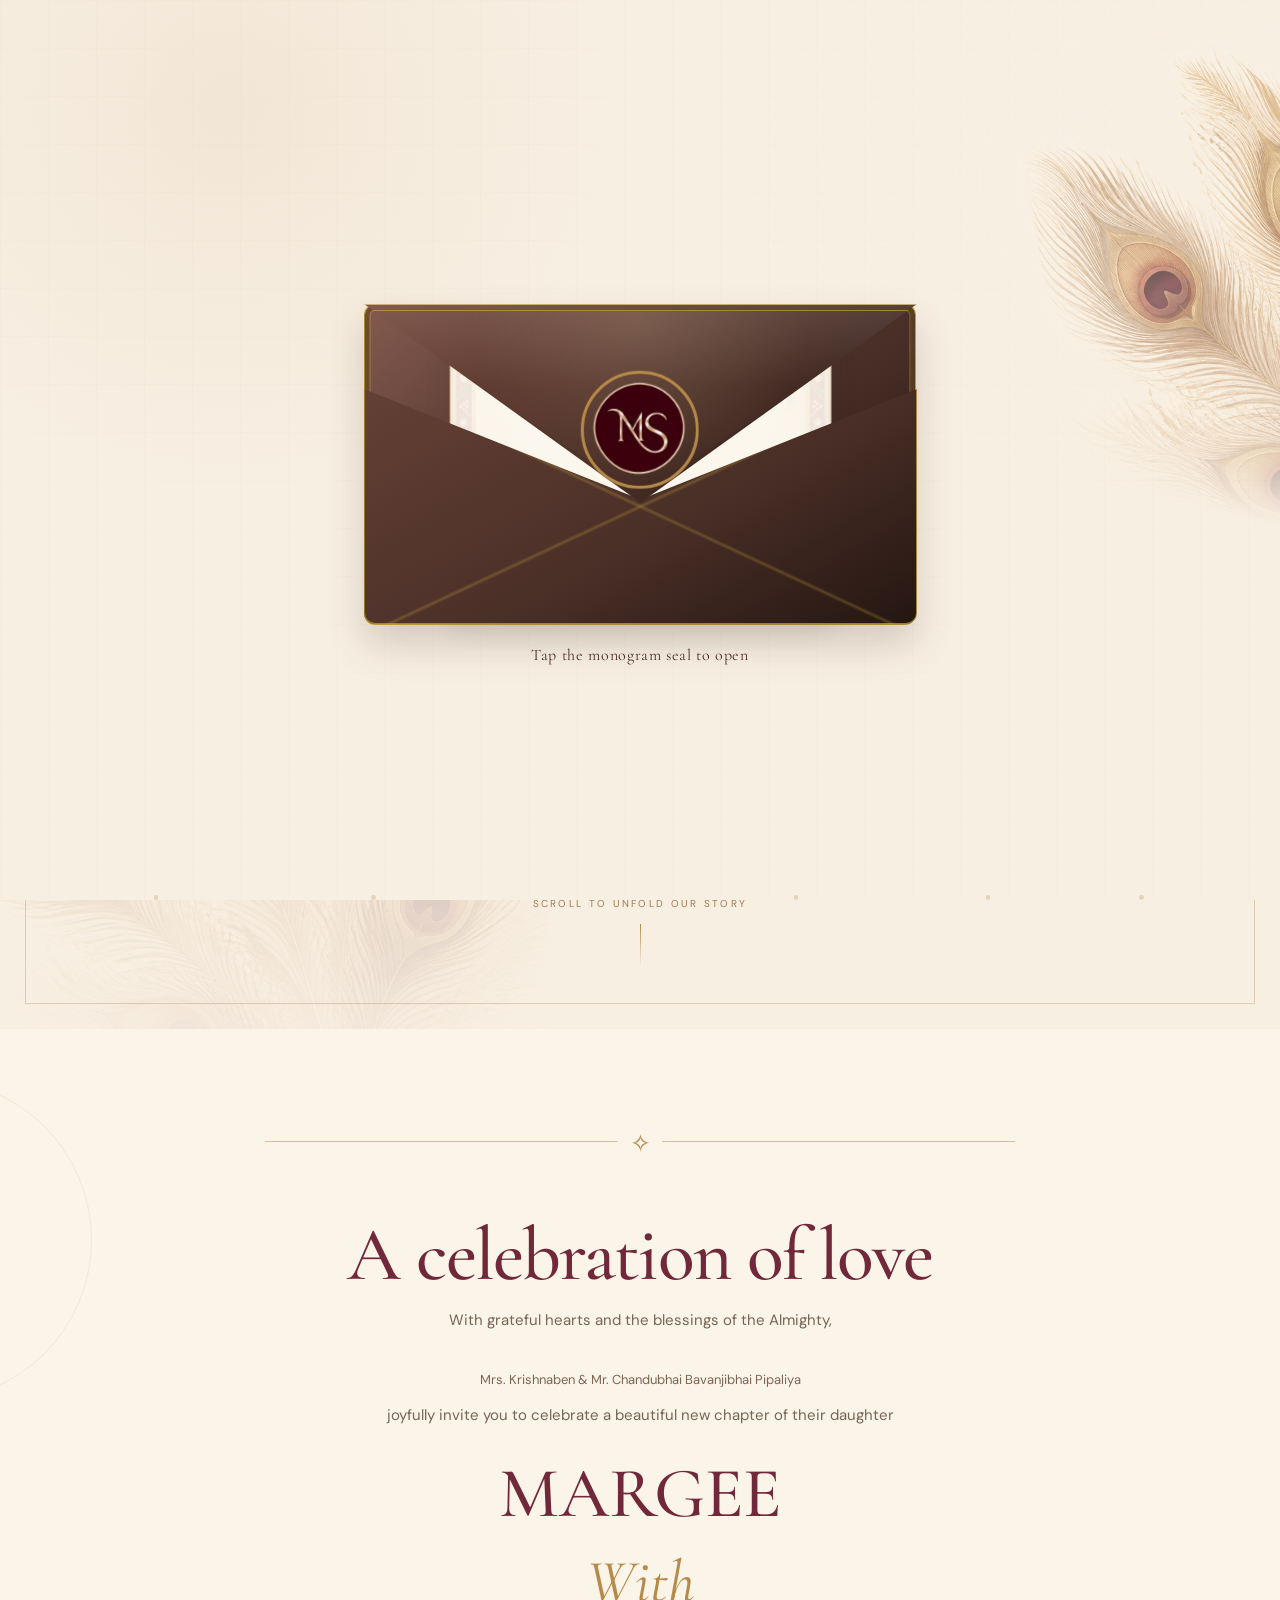
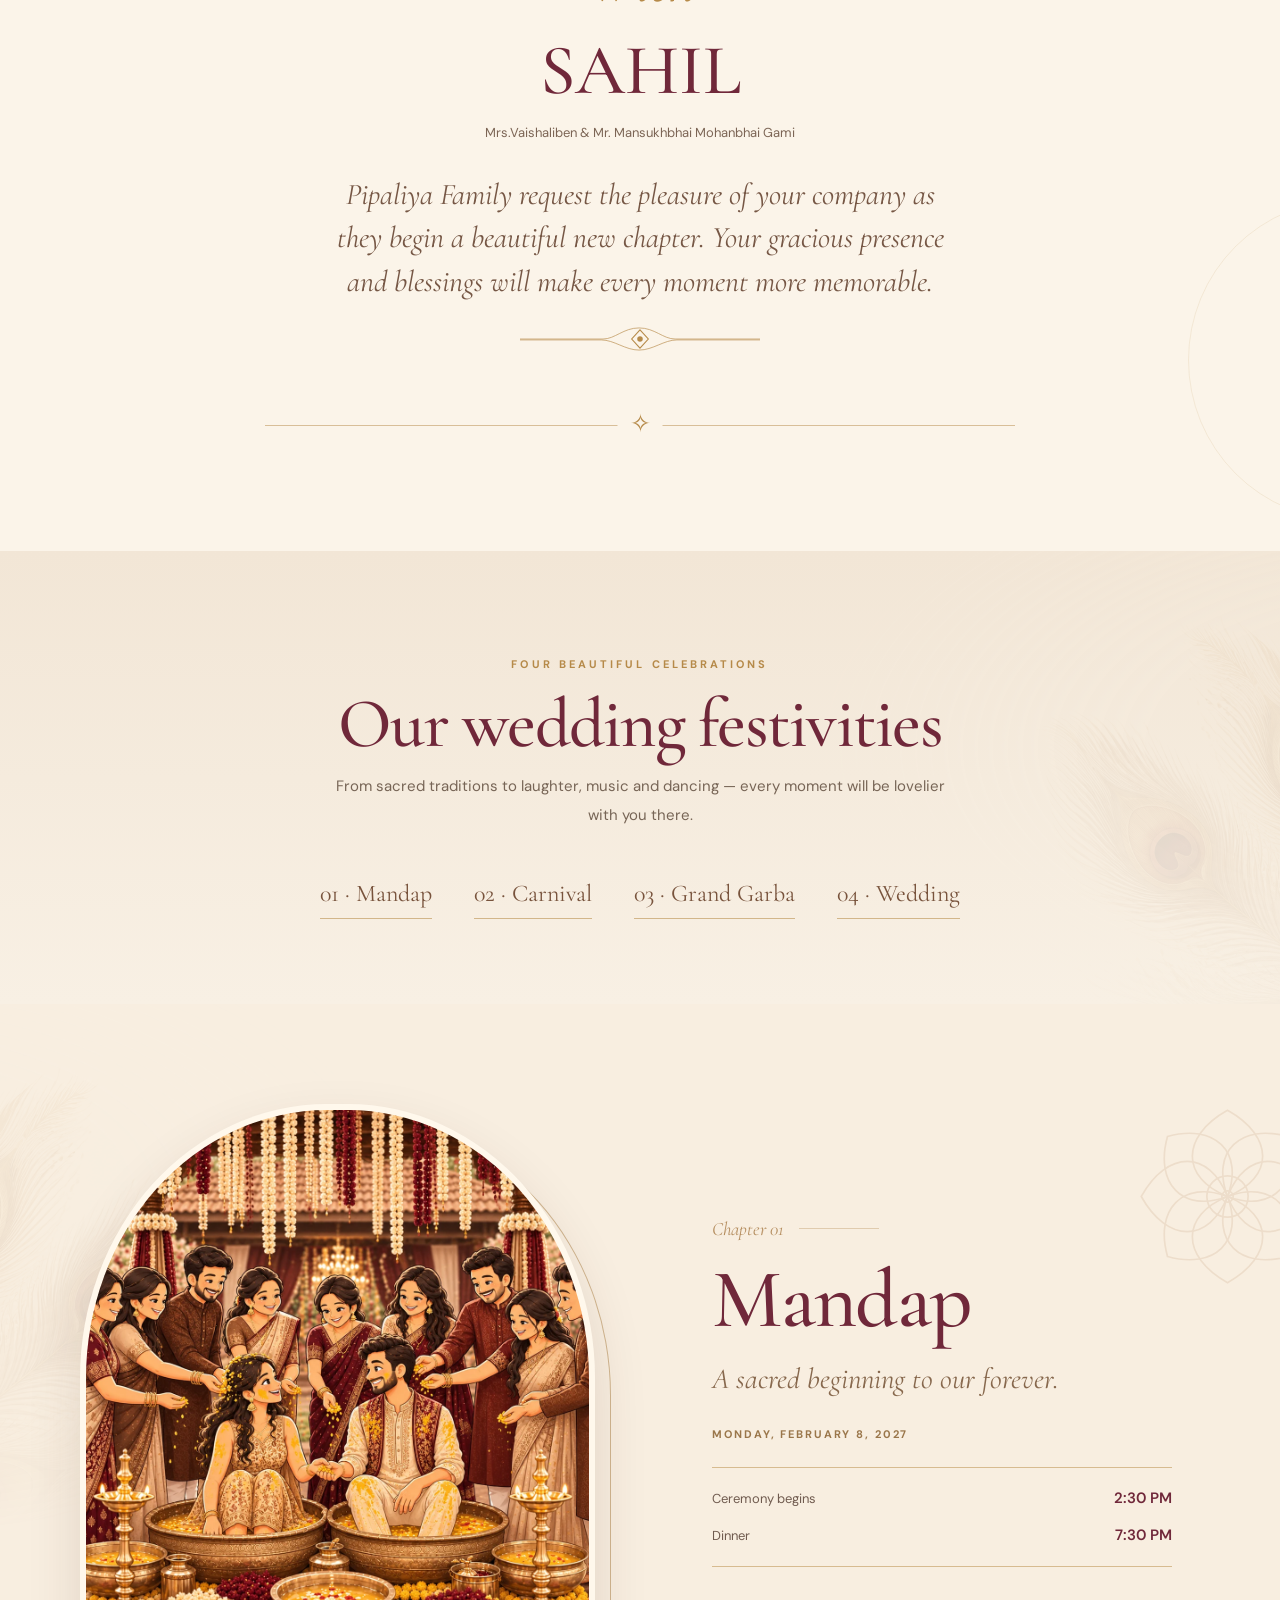
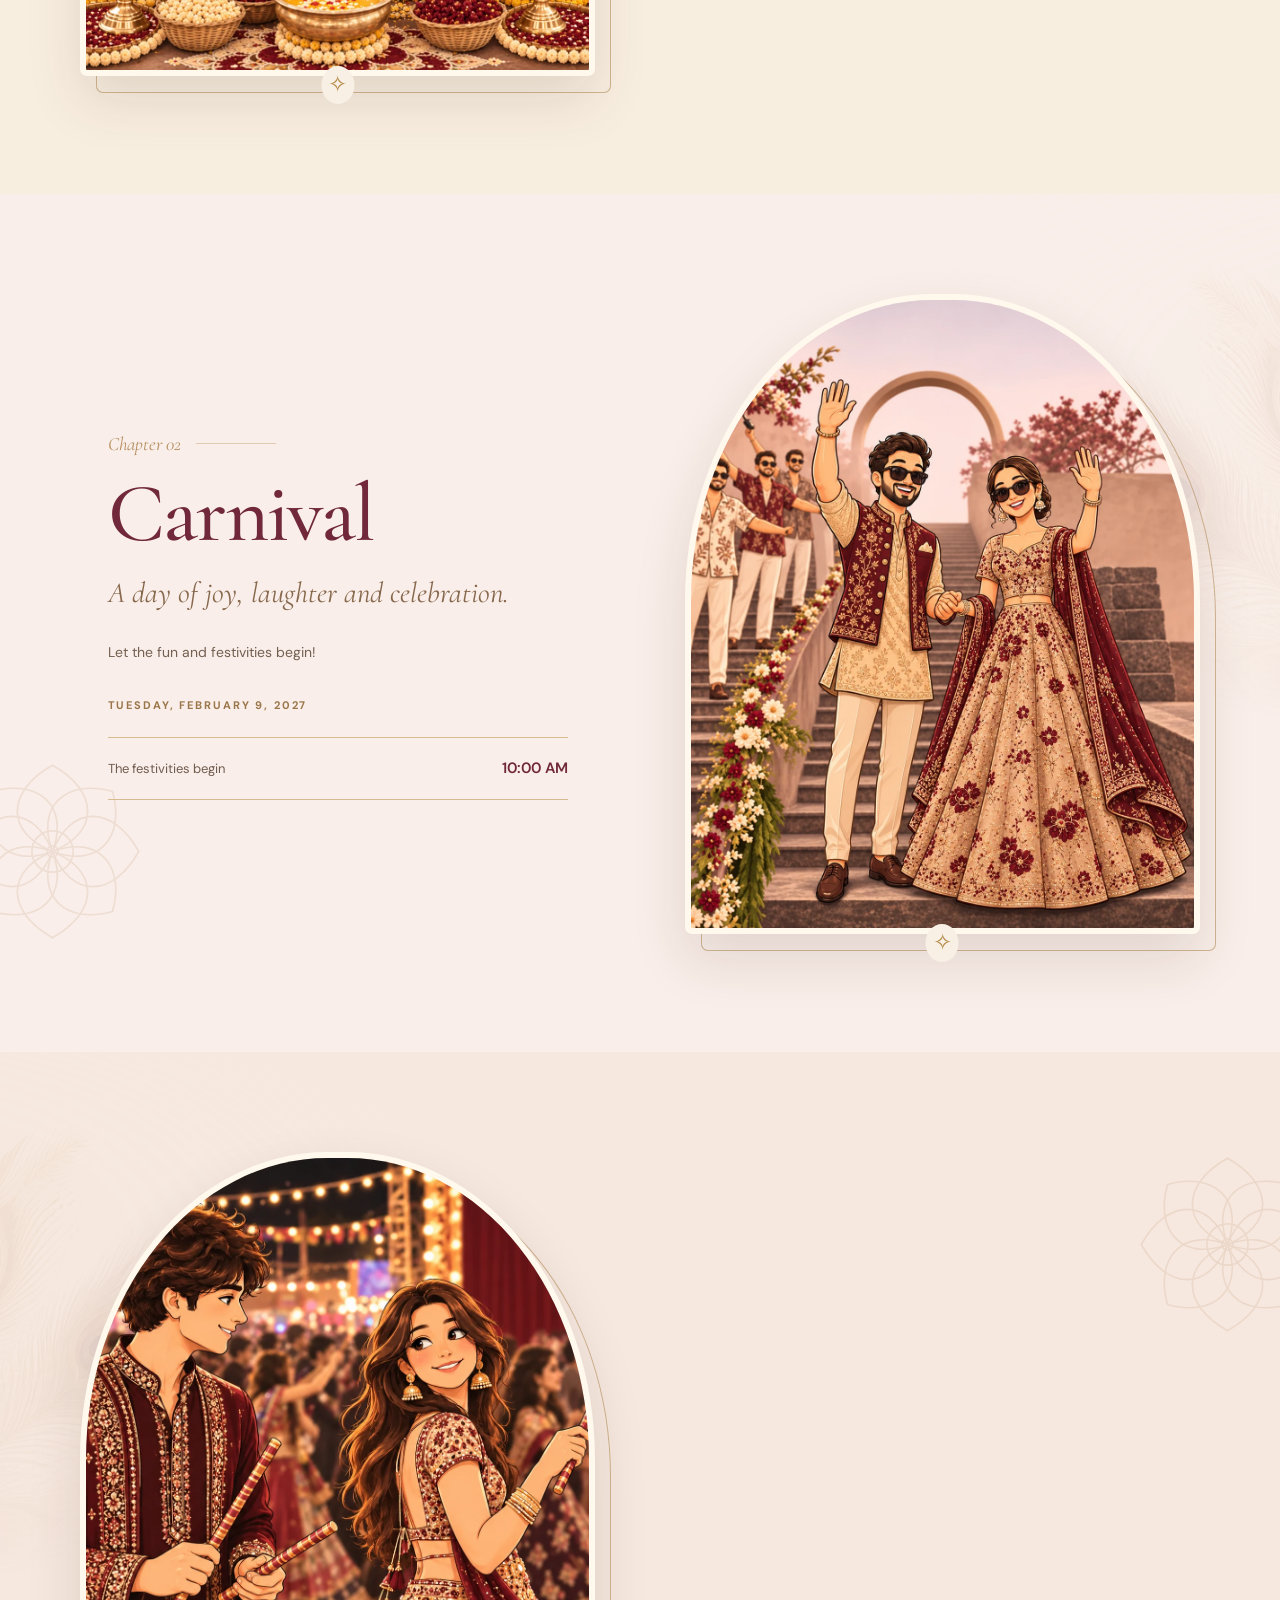
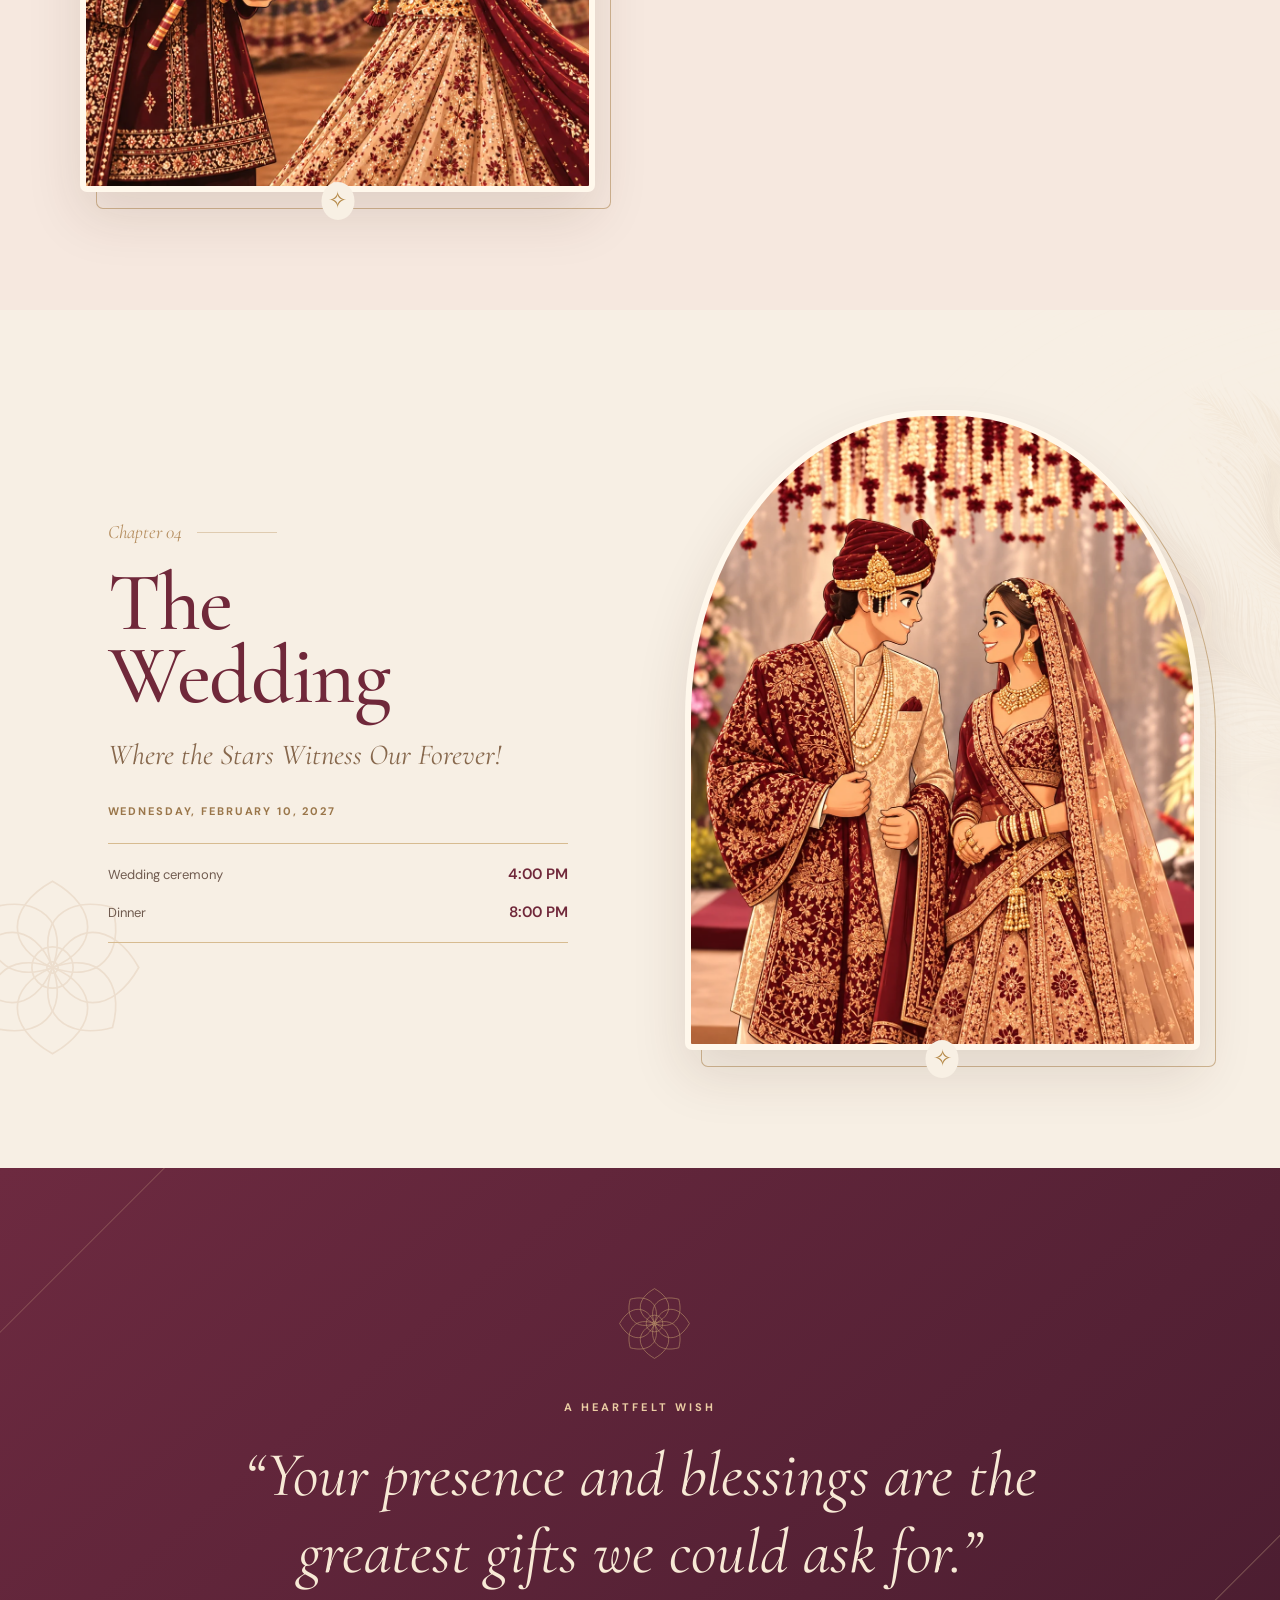
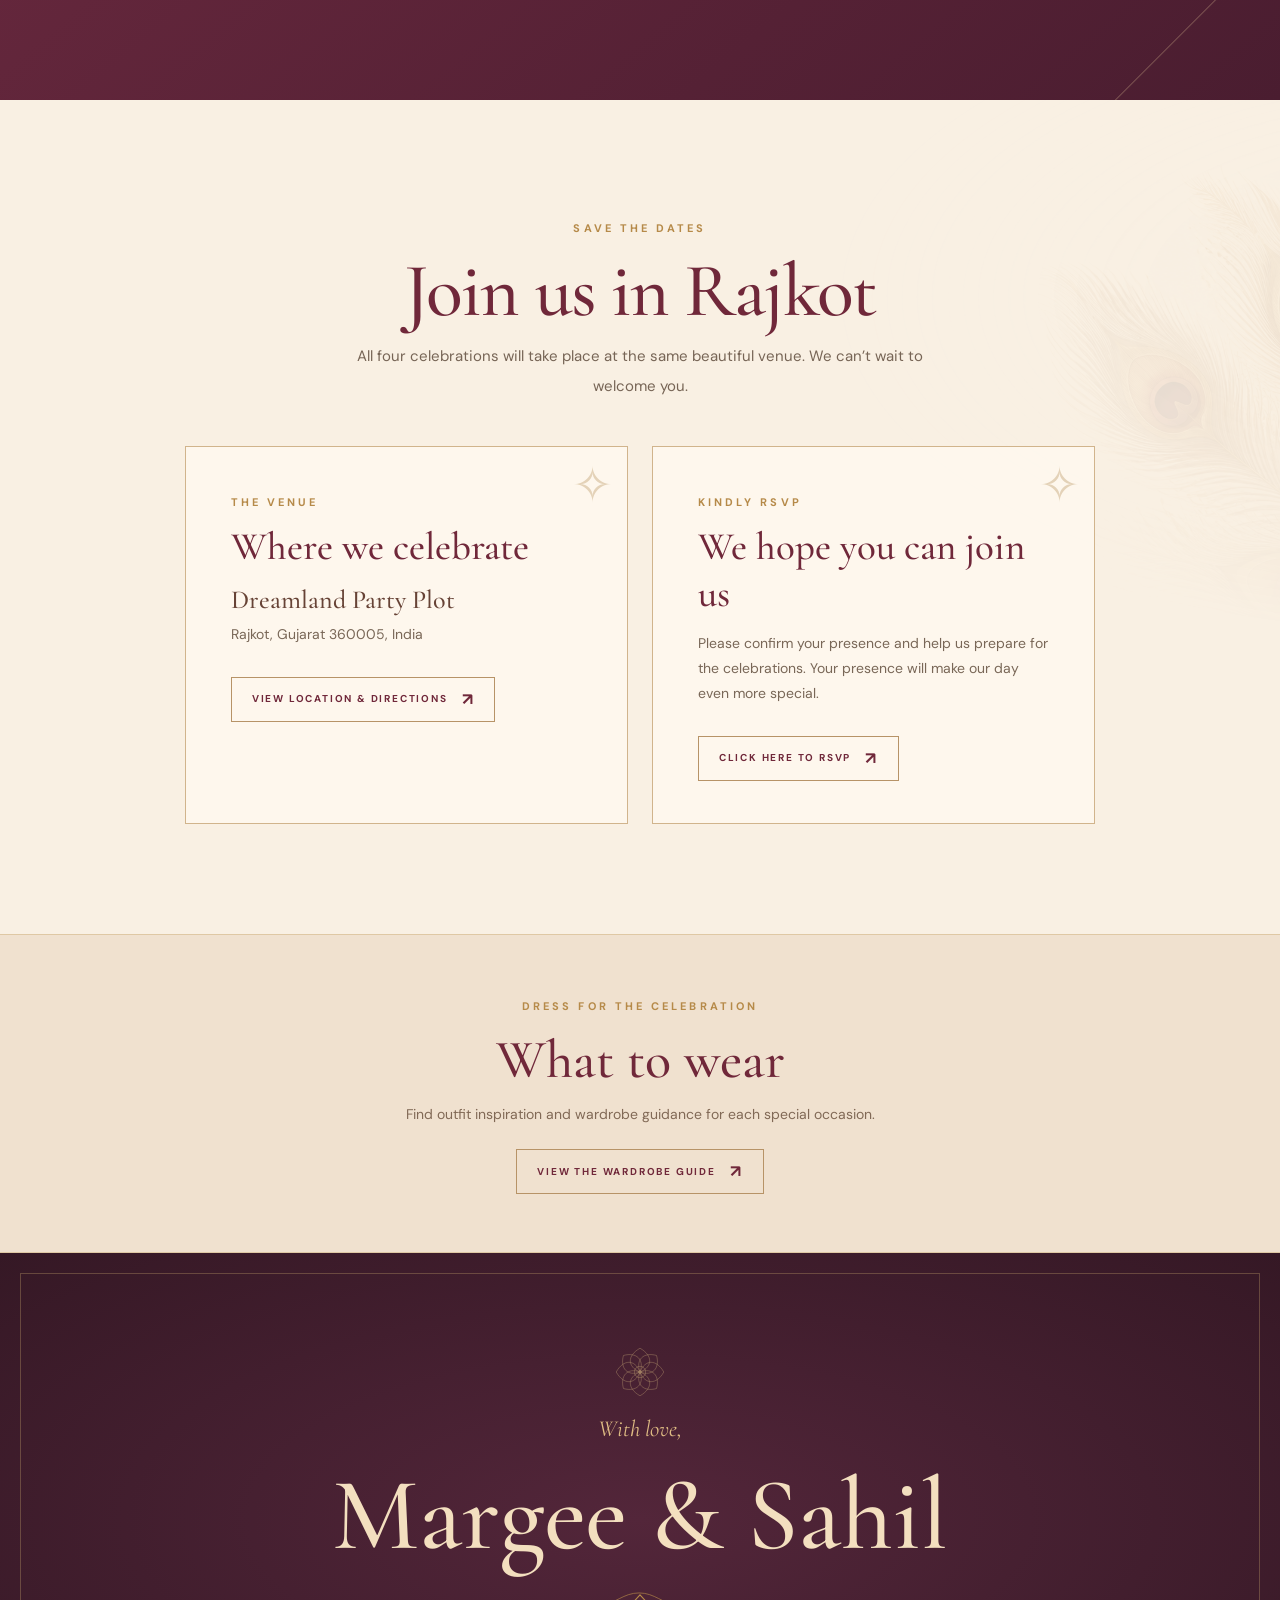
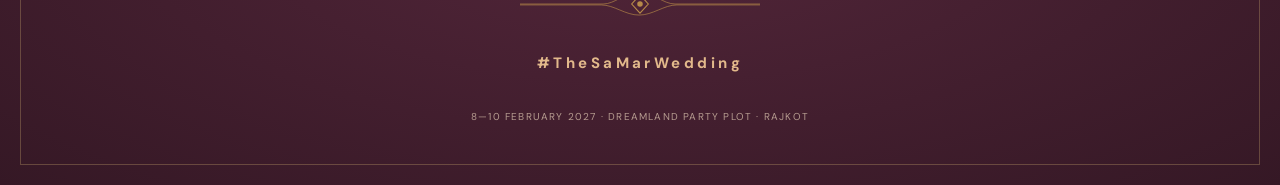
==== commit 9b786e12: "Restore envelope opening on all invitation routes while bypassing wardrobe guides" ====
--- a/margee/index.html
+++ b/margee/index.html
@@ -16,7 +16,10 @@
 <link href="https://fonts.googleapis.com/css2?family=Cormorant+Garamond:ital,wght@0,400;0,500;0,600;0,700;1,400;1,500&family=DM+Sans:wght@400;500;600;700&display=swap" rel="stylesheet">
 <link rel="stylesheet" href="css/styles.css?v=20261117-3">
 <link rel="stylesheet" href="css/responsive.css?v=20261117-2">
+<link rel="stylesheet" href="/css/invitation-entry.css?v=20261124-1">
 <script src="js/init.js"></script>
+<script src="/js/invitation-entry.js?v=20261124-1" defer></script>
+<script src="/js/invitation.js?v=20261124-1" defer></script>
 </head>
 <body>
 <div class="progress" aria-hidden="true"></div>
--- a/css/invitation-entry.css
+++ b/css/invitation-entry.css
@@ -0,0 +1,541 @@
+/* Reuse the original envelope presentation without applying wardrobe page styles. */
+html.js-enabled:not([data-invitation-state]) body { visibility: hidden; }
+html[data-invitation-state="closed"],
+html[data-invitation-state="opening"] { overflow: hidden; }
+body.is-invitation-open { overflow: hidden; }
+.invitation, .invitation *, .invitation::before, .invitation::after { box-sizing: border-box; }
+.invitation {
+  --ivory: #f5eedf;
+  --ivory-100: var(--ivory);
+  --plum-950: #251611;
+  --deep-teal: #4b3028;
+  --warm-charcoal: #403b36;
+  --blush-400: #cda99a;
+  --script: var(--serif);
+}
+.invitation[hidden] { display: none; }
+.invitation__title {
+  position: absolute; width: 1px; height: 1px; padding: 0; margin: -1px;
+  overflow: hidden; clip-path: inset(50%); white-space: nowrap;
+}
+
+  .invitation {
+    position: fixed;
+    z-index: 2500;
+    inset: 0;
+    width: 100%;
+    max-width: none;
+    height: 100vh;
+    height: 100dvh;
+    max-height: none;
+    overflow: hidden;
+    padding: 0;
+    border: 0;
+    margin: 0;
+    color: var(--ivory-100);
+    background:
+      linear-gradient(180deg, rgba(21, 8, 21, 0.05), rgba(21, 8, 21, 0.42)),
+      linear-gradient(var(--plum-950), var(--plum-950));
+    isolation: isolate;
+  }
+
+  .invitation[open] {
+    display: grid;
+    place-items: center;
+  }
+
+  .invitation::backdrop {
+    background: transparent;
+  }
+
+  .invitation::before {
+    position: absolute;
+    z-index: -1;
+    inset: 0;
+    background:
+      radial-gradient(circle at 50% 43%, rgba(124, 28, 61, 0.18), transparent 39%),
+      linear-gradient(180deg, rgba(21, 8, 21, 0.02), rgba(21, 8, 21, 0.4));
+    content: "";
+    pointer-events: none;
+  }
+
+  .invitation__jasmine {
+    position: absolute;
+    z-index: 0;
+    inset: 0;
+    overflow: hidden;
+    pointer-events: none;
+  }
+
+  .invitation__jasmine img {
+    width: 100%;
+    height: 100%;
+    object-fit: cover;
+    transform-origin: 50% 6%;
+  }
+
+  html[data-invitation-state="closed"]:not([data-motion-preference="reduced"]) .invitation__jasmine img {
+    animation: jasmine-sway 6.5s ease-in-out infinite alternate;
+  }
+
+  .invitation__stage {
+    position: relative;
+    display: grid;
+    width: 100%;
+    max-height: 100%;
+    place-items: center;
+    padding:
+      max(1rem, env(safe-area-inset-top))
+      max(0.75rem, env(safe-area-inset-right))
+      max(1rem, env(safe-area-inset-bottom))
+      max(0.75rem, env(safe-area-inset-left));
+    perspective: 1500px;
+    text-align: center;
+  }
+
+  .invitation__atmosphere,
+  .invitation__atmosphere span {
+    position: absolute;
+    inset: 0;
+    pointer-events: none;
+  }
+
+  .invitation__atmosphere span {
+    top: auto;
+    width: 0.3rem;
+    height: 0.3rem;
+    border-radius: 50%;
+    background: rgba(255, 230, 178, 0.9);
+    box-shadow: 0 0 1rem rgba(242, 181, 68, 0.72);
+    animation: invitation-mote 8s linear infinite;
+  }
+
+  .invitation__atmosphere span:nth-child(1) { left: 12%; animation-delay: -1.2s; }
+  .invitation__atmosphere span:nth-child(2) { left: 29%; animation-delay: -5s; animation-duration: 9.2s; }
+  .invitation__atmosphere span:nth-child(3) { left: 62%; animation-delay: -3.4s; animation-duration: 8.6s; }
+  .invitation__atmosphere span:nth-child(4) { left: 77%; animation-delay: -6.1s; animation-duration: 10.2s; }
+  .invitation__atmosphere span:nth-child(5) { left: 89%; animation-delay: -2.4s; animation-duration: 9s; }
+
+  .kankotri {
+    position: relative;
+    width: min(88vw, 64dvh, 36rem);
+    aspect-ratio: 1.42 / 1;
+    transform-style: preserve-3d;
+  }
+
+  .kankotri__back {
+    position: absolute;
+    z-index: 1;
+    inset: 18% 2% 3%;
+    border: 1px solid rgba(232, 197, 110, 0.9);
+    border-radius: 0.7rem;
+    background:
+      linear-gradient(135deg, rgba(255, 255, 255, 0.08), transparent 35%),
+      radial-gradient(circle at 50% 0, rgba(242, 181, 68, 0.18), transparent 48%),
+      linear-gradient(150deg, #7b1c3d, #4d112d 48%, #280b20);
+    box-shadow:
+      0 1.8rem 2.8rem rgba(0, 0, 0, 0.4),
+      inset 0 0 0 0.28rem rgba(76, 28, 45, 0.72),
+      inset 0 0 0 0.36rem rgba(232, 197, 110, 0.48);
+  }
+
+  .kankotri__card {
+    position: absolute;
+    z-index: 2;
+    top: 17%;
+    left: 14%;
+    display: grid;
+    width: 72%;
+    height: 78%;
+    align-content: center;
+    justify-items: center;
+    padding: 9% 8%;
+    border: 1px solid rgba(232, 197, 110, 0.88);
+    border-radius: 0.45rem;
+    color: #5d2134;
+    background:
+      linear-gradient(rgba(255, 250, 240, 0.78), rgba(255, 250, 240, 0.78)),
+      url("../assets/invitation/kankotri-card.webp") center / cover no-repeat;
+    box-shadow: 0 0.8rem 2rem rgba(15, 5, 12, 0.3);
+    transform: translateY(0) scale(0.92);
+    transform-origin: center bottom;
+    will-change: transform, opacity;
+  }
+
+  .kankotri__monogram {
+    width: clamp(4rem, 17vw, 7.1rem);
+    height: auto;
+    margin-bottom: 0.15rem;
+    aspect-ratio: 1;
+    object-fit: contain;
+  }
+
+  .kankotri__card p {
+    margin: 0;
+    font-family: var(--serif);
+    font-size: clamp(0.7rem, 2.8vw, 1.1rem);
+    letter-spacing: 0.12em;
+  }
+
+  .kankotri__card strong {
+    margin-top: 0.1rem;
+    font-family: var(--serif);
+    font-size: clamp(1.3rem, 5.8vw, 2.65rem);
+    font-weight: 400;
+    letter-spacing: 0.15em;
+    line-height: 1;
+    text-transform: uppercase;
+  }
+
+  .kankotri__card > span {
+    color: var(--blush-400);
+    font-family: var(--script);
+    font-size: clamp(2.15rem, 9vw, 4.4rem);
+    line-height: 0.9;
+  }
+
+  .kankotri__card > * {
+    opacity: 0;
+    transform: translateY(0.35rem);
+  }
+
+  html[data-invitation-state="opening"] .kankotri__card > * {
+    opacity: 1;
+    transform: none;
+    transition: opacity 460ms ease 700ms, transform 460ms ease 700ms;
+  }
+
+  /*
+   * Resilient CSS opening sequence for browsers without Web Animations.
+   * invitation.js suppresses these declarations while its synchronized WAAPI
+   * timeline is active, so both implementations share the same state without
+   * competing for transforms.
+   */
+  html[data-invitation-state="opening"] .kankotri__flap {
+    animation: invitation-flap-fallback 900ms cubic-bezier(0.22, 0.68, 0.2, 1) 160ms forwards;
+  }
+
+  html[data-invitation-state="opening"] .kankotri__card {
+    animation: invitation-card-fallback 1.55s cubic-bezier(0.18, 0.72, 0.2, 1) 620ms forwards;
+  }
+
+  html[data-invitation-state="opening"] .kankotri__pocket {
+    animation: invitation-pocket-fallback 1.12s ease 1.35s forwards;
+  }
+
+  html[data-invitation-state="opening"] .kankotri__seal {
+    animation: invitation-seal-exit-fallback 240ms ease-out forwards;
+  }
+
+  html[data-invitation-state="opening"] .kankotri {
+    animation: invitation-envelope-exit-fallback 700ms cubic-bezier(0.4, 0, 0.2, 1) 2.88s forwards;
+  }
+
+  html[data-invitation-state="opening"] .invitation {
+    animation: invitation-dialog-exit-fallback 700ms cubic-bezier(0.4, 0, 0.2, 1) 3s forwards;
+  }
+
+  .kankotri__flap {
+    position: absolute;
+    z-index: 5;
+    top: 18%;
+    left: 2%;
+    width: 96%;
+    height: 49%;
+    clip-path: polygon(0 0, 100% 0, 50% 100%);
+    background:
+      linear-gradient(180deg, rgba(255, 255, 255, 0.08), transparent 42%),
+      linear-gradient(145deg, #861a3f, #4a1029 55%, #2b0c22);
+    box-shadow: inset 0 1px rgba(255, 225, 156, 0.7);
+    transform: rotateX(0deg);
+    transform-origin: 50% 0;
+    backface-visibility: hidden;
+    will-change: transform;
+  }
+
+  .kankotri__flap::after {
+    position: absolute;
+    inset: 0.35rem;
+    clip-path: inherit;
+    border-top: 1px solid rgba(232, 197, 110, 0.74);
+    background: radial-gradient(circle at 50% 5%, rgba(242, 181, 68, 0.14), transparent 52%);
+    content: "";
+  }
+
+  .kankotri__pocket {
+    position: absolute;
+    z-index: 4;
+    right: 2%;
+    bottom: 3%;
+    left: 2%;
+    height: 58%;
+    overflow: hidden;
+    border: 1px solid rgba(232, 197, 110, 0.78);
+    border-radius: 0 0 0.7rem 0.7rem;
+    background:
+      linear-gradient(155deg, transparent 49.4%, rgba(232, 197, 110, 0.32) 50%, transparent 50.6%),
+      linear-gradient(25deg, transparent 49.4%, rgba(232, 197, 110, 0.32) 50%, transparent 50.6%),
+      linear-gradient(150deg, #741737, #4a1029 54%, #310d22);
+    clip-path: polygon(0 0, 50% 47%, 100% 0, 100% 100%, 0 100%);
+    will-change: transform, opacity;
+  }
+
+  .kankotri__seal {
+    position: absolute;
+    z-index: 7;
+    top: 49%;
+    left: 50%;
+    display: grid;
+    width: clamp(4.7rem, 18vw, 6.4rem);
+    height: clamp(4.7rem, 18vw, 6.4rem);
+    padding: 0.5rem;
+    border: 1px solid rgba(255, 229, 168, 0.88);
+    border-radius: 50%;
+    place-items: center;
+    color: var(--ivory-100);
+    background: radial-gradient(circle at 35% 28%, #b93a59, #7c173a 42%, #4a1029 76%);
+    box-shadow:
+      0 0 0 0.3rem rgba(74, 16, 41, 0.68),
+      0 0 0 0.38rem rgba(232, 197, 110, 0.5),
+      0 0.85rem 1.6rem rgba(16, 4, 12, 0.42);
+    cursor: pointer;
+    transform: translate(-50%, -50%);
+    isolation: isolate;
+    animation: invitation-seal-pulse 3s ease-in-out infinite;
+  }
+
+  .kankotri__seal::before,
+  .kankotri__seal::after {
+    position: absolute;
+    border-radius: 50%;
+    content: "";
+    pointer-events: none;
+  }
+
+  .kankotri__seal::before {
+    z-index: 0;
+    inset: -0.48rem;
+    border: 1px solid transparent;
+    border-top-color: rgba(255, 226, 150, 0.95);
+    border-right-color: rgba(255, 226, 150, 0.38);
+    animation: seal-ring-shimmer 4.2s linear infinite;
+  }
+
+  .kankotri__seal::after {
+    z-index: 2;
+    inset: 0.36rem;
+    background: linear-gradient(115deg, transparent 28%, rgba(255, 245, 205, 0.58) 47%, transparent 64%);
+    opacity: 0;
+    animation: seal-face-shimmer 3.6s ease-in-out infinite;
+  }
+
+  .kankotri__seal img {
+    position: relative;
+    z-index: 1;
+    width: 82%;
+    height: auto;
+    aspect-ratio: 1;
+    object-fit: contain;
+  }
+
+  .kankotri__seal span {
+    position: absolute;
+    width: 1px;
+    height: 1px;
+    overflow: hidden;
+    clip: rect(0, 0, 0, 0);
+    clip-path: inset(50%);
+    white-space: nowrap;
+  }
+
+  .invitation__hint {
+    margin: 0.35rem 0 0;
+    color: rgba(255, 247, 232, 0.88);
+    font-family: var(--serif);
+    font-size: clamp(0.86rem, 3vw, 1rem);
+    letter-spacing: 0.04em;
+    text-shadow: 0 2px 10px rgba(0, 0, 0, 0.82);
+  }
+
+  html[data-invitation-state="opening"] .invitation__hint {
+    opacity: 0;
+    pointer-events: none;
+    transition: opacity 180ms ease;
+  }
+
+  @keyframes invitation-flap-fallback {
+    0% { z-index: 5; transform: rotateX(0deg); }
+    49% { z-index: 5; transform: rotateX(90deg); }
+    50%, 100% { z-index: 1; transform: rotateX(178deg); }
+  }
+
+  @keyframes invitation-card-fallback {
+    0% { opacity: 1; transform: translateY(0) scale(0.92); }
+    72%, 100% { opacity: 1; transform: translateY(-104%) scale(1); }
+  }
+
+  @keyframes invitation-pocket-fallback {
+    0% { opacity: 1; transform: translateY(0); }
+    100% { opacity: 0.86; transform: translateY(0.7rem); }
+  }
+
+  @keyframes invitation-seal-exit-fallback {
+    from { opacity: 1; transform: translate(-50%, -50%) scale(1); }
+    to { opacity: 0; transform: translate(-50%, -50%) scale(0.82); }
+  }
+
+  @keyframes invitation-envelope-exit-fallback {
+    from { opacity: 1; transform: translateY(0) scale(1); }
+    to { opacity: 0; transform: translateY(-2.5vh) scale(1.018); }
+  }
+
+  @keyframes invitation-dialog-exit-fallback {
+    from { opacity: 1; }
+    to { opacity: 0; }
+  }
+  .invitation {
+    color: var(--warm-charcoal);
+    background:
+      radial-gradient(circle at 18% 12%, rgba(211, 185, 145, 0.16), transparent 24rem),
+      #f8efe3;
+  }
+
+  .invitation::before {
+    z-index: 0;
+    background:
+      linear-gradient(90deg, rgba(185, 149, 79, 0.025) 1px, transparent 1px),
+      linear-gradient(rgba(185, 149, 79, 0.025) 1px, transparent 1px);
+    background-size: 3rem 3rem;
+  }
+
+  .invitation::after {
+    position: absolute;
+    z-index: 0;
+    top: -1rem;
+    right: -24rem;
+    bottom: auto;
+    left: auto;
+    width: 64rem;
+    height: auto;
+    aspect-ratio: 1672 / 941;
+    background: url("../assets/decor/peacock-feather-cluster-bg-v4.png") center / contain no-repeat;
+    content: "";
+    -webkit-mask-image: radial-gradient(ellipse 68% 61% at 78% 35%, #000 0%, #000 48%, rgba(0, 0, 0, 0.9) 60%, transparent 100%);
+    mask-image: radial-gradient(ellipse 68% 61% at 78% 35%, #000 0%, #000 48%, rgba(0, 0, 0, 0.9) 60%, transparent 100%);
+    opacity: 0.62;
+    pointer-events: none;
+    transform: rotate(0.6deg);
+    transform-origin: 70% 88%;
+  }
+
+  .invitation__jasmine {
+    display: none;
+  }
+
+  .invitation__stage {
+    z-index: 1;
+  }
+
+  .invitation__atmosphere {
+    z-index: 0;
+    opacity: 0.45;
+  }
+
+  .invitation__atmosphere span {
+    background: rgba(185, 149, 79, 0.68);
+    box-shadow: none;
+  }
+
+  .kankotri__back {
+    border-color: rgba(212, 175, 55, 0.72);
+    background:
+      linear-gradient(135deg, rgba(255, 255, 255, 0.1), transparent 38%),
+      linear-gradient(150deg, #75483c, var(--deep-teal) 50%, #251611);
+    box-shadow:
+      0 1.2rem 2.4rem rgba(75, 48, 40, 0.2),
+      inset 0 0 0 0.28rem rgba(37, 22, 17, 0.42),
+      inset 0 0 0 0.36rem rgba(210, 163, 62, 0.36);
+  }
+
+  .kankotri__card {
+    border-color: rgba(185, 149, 79, 0.62);
+    color: var(--warm-charcoal);
+    background:
+      linear-gradient(rgba(252, 248, 239, 0.92), rgba(252, 248, 239, 0.92)),
+      url("../assets/invitation/kankotri-card.webp") center / cover no-repeat;
+    box-shadow: 0 0.7rem 1.8rem rgba(64, 59, 54, 0.15);
+  }
+
+  .kankotri__card > span {
+    color: var(--deep-teal);
+  }
+
+  .kankotri__flap {
+    background:
+      linear-gradient(180deg, rgba(255, 255, 255, 0.1), transparent 42%),
+      linear-gradient(145deg, #75483c, var(--deep-teal) 56%, #251611);
+    box-shadow: inset 0 1px rgba(229, 203, 137, 0.76);
+  }
+
+  .kankotri__flap::after {
+    border-top-color: rgba(212, 175, 55, 0.62);
+    background: radial-gradient(circle at 50% 5%, rgba(211, 185, 145, 0.18), transparent 52%);
+  }
+
+  .kankotri__pocket {
+    border-color: rgba(212, 175, 55, 0.62);
+    background:
+      linear-gradient(155deg, transparent 49.4%, rgba(212, 175, 55, 0.26) 50%, transparent 50.6%),
+      linear-gradient(25deg, transparent 49.4%, rgba(212, 175, 55, 0.26) 50%, transparent 50.6%),
+      linear-gradient(150deg, #644035, var(--deep-teal) 54%, #251611);
+  }
+
+  .kankotri__seal {
+    padding: 0;
+    border: 0;
+    color: var(--ivory);
+    background: transparent;
+    box-shadow: none;
+    animation: none;
+  }
+
+  .kankotri__seal::before,
+  .kankotri__seal::after {
+    display: none;
+  }
+
+  .kankotri__seal img {
+    width: 100%;
+  }
+
+  .invitation__hint {
+    color: var(--deep-teal);
+    text-shadow: none;
+  }
+
+
+.kankotri__seal:focus-visible { outline: 3px solid #b68a49; outline-offset: 5px; }
+html[data-invitation-state="closed"] .invitation::after {
+  animation: envelope-feather-sway 7.1s ease-in-out -1.8s infinite alternate;
+}
+@keyframes envelope-feather-sway {
+  from { transform: rotate(.15deg) translate3d(-1px, 1px, 0); }
+  to { transform: rotate(1.05deg) translate3d(3px, -2px, 0); }
+}
+@keyframes invitation-mote {
+  0% { opacity: 0; transform: translate3d(0, 8vh, 0) scale(.65); }
+  18% { opacity: .78; }
+  72% { opacity: .4; }
+  100% { opacity: 0; transform: translate3d(1.2rem, -92vh, 0) scale(1.15); }
+}
+@media (max-width: 30rem) {
+  .invitation::after { right: -28rem; opacity: .5; }
+}
+@media (max-height: 30rem) and (orientation: landscape) {
+  .kankotri { width: min(60vw, 70dvh); }
+  .kankotri__seal { width: min(18vw, 20dvh); height: min(18vw, 20dvh); }
+  .invitation__stage { padding-block: .5rem; }
+}
+@media (prefers-reduced-motion: reduce) {
+  .invitation *, .invitation::after { animation: none !important; transition: none !important; }
+}
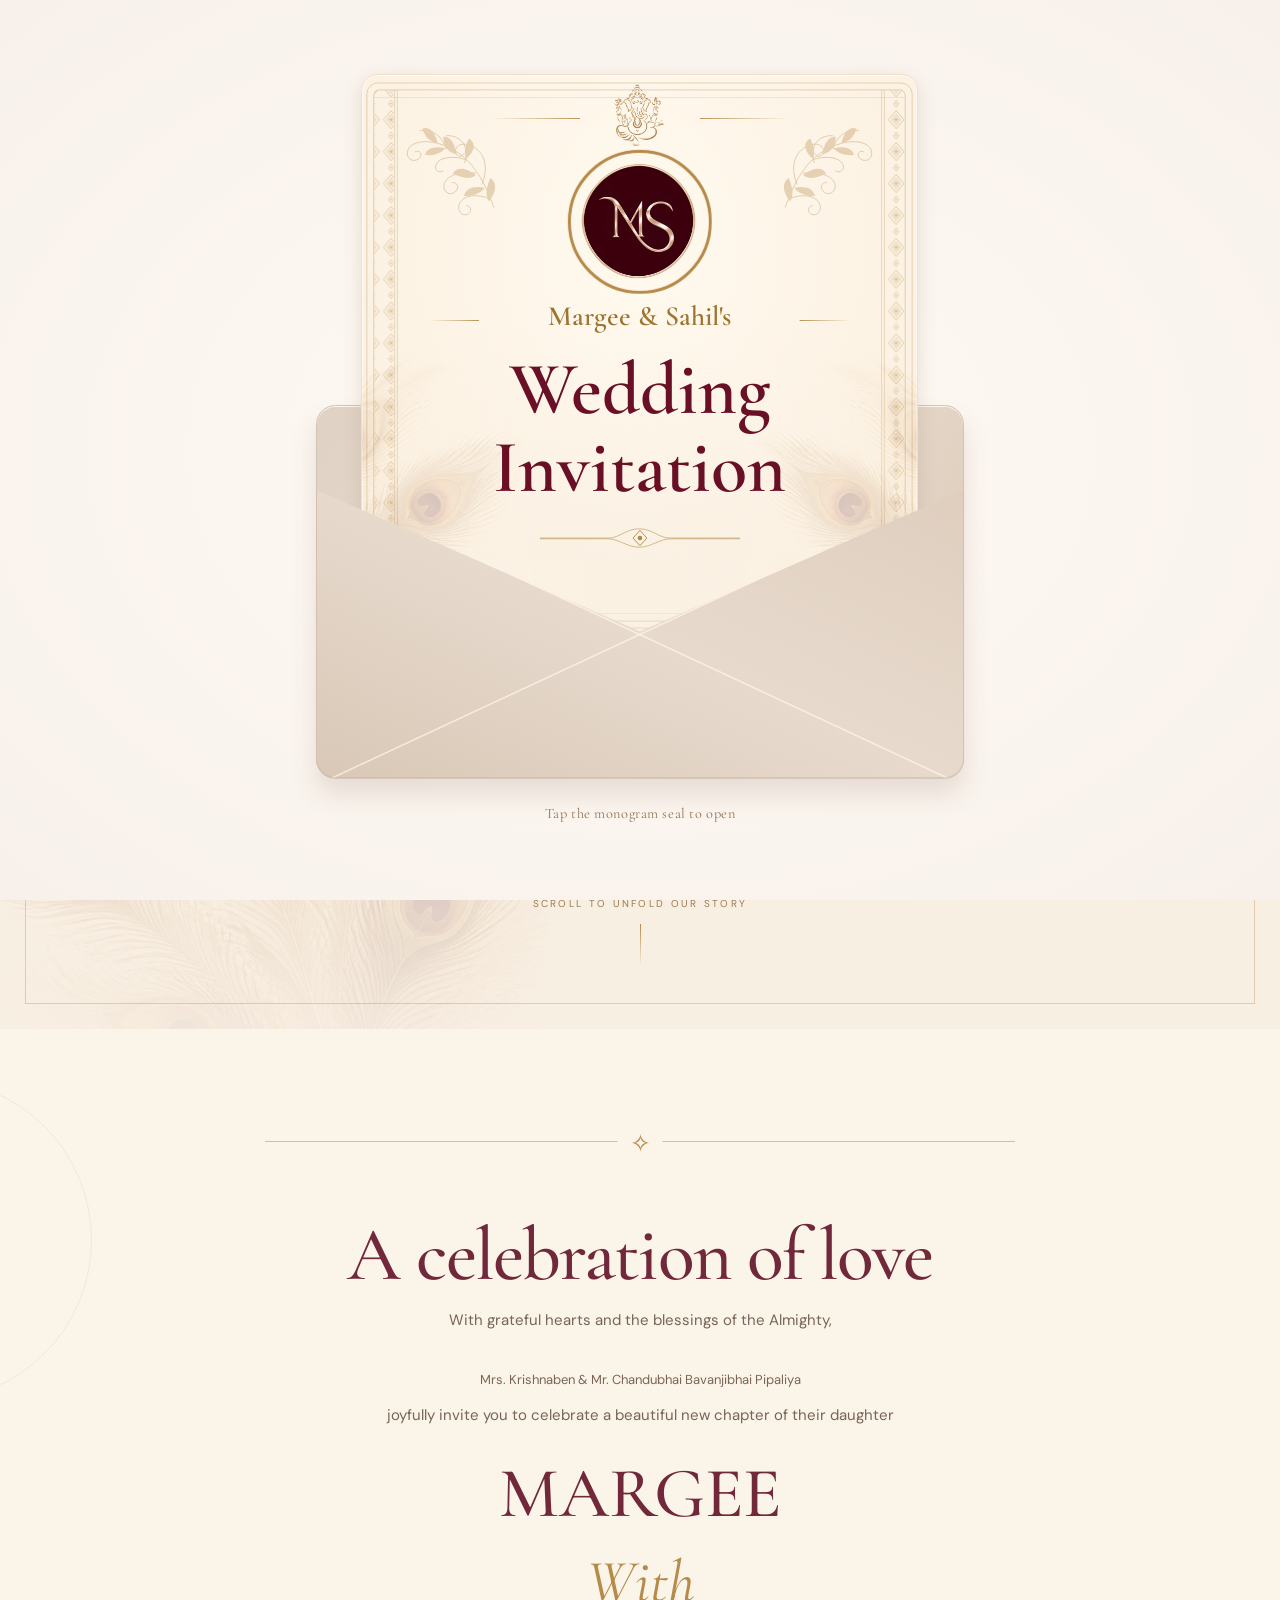
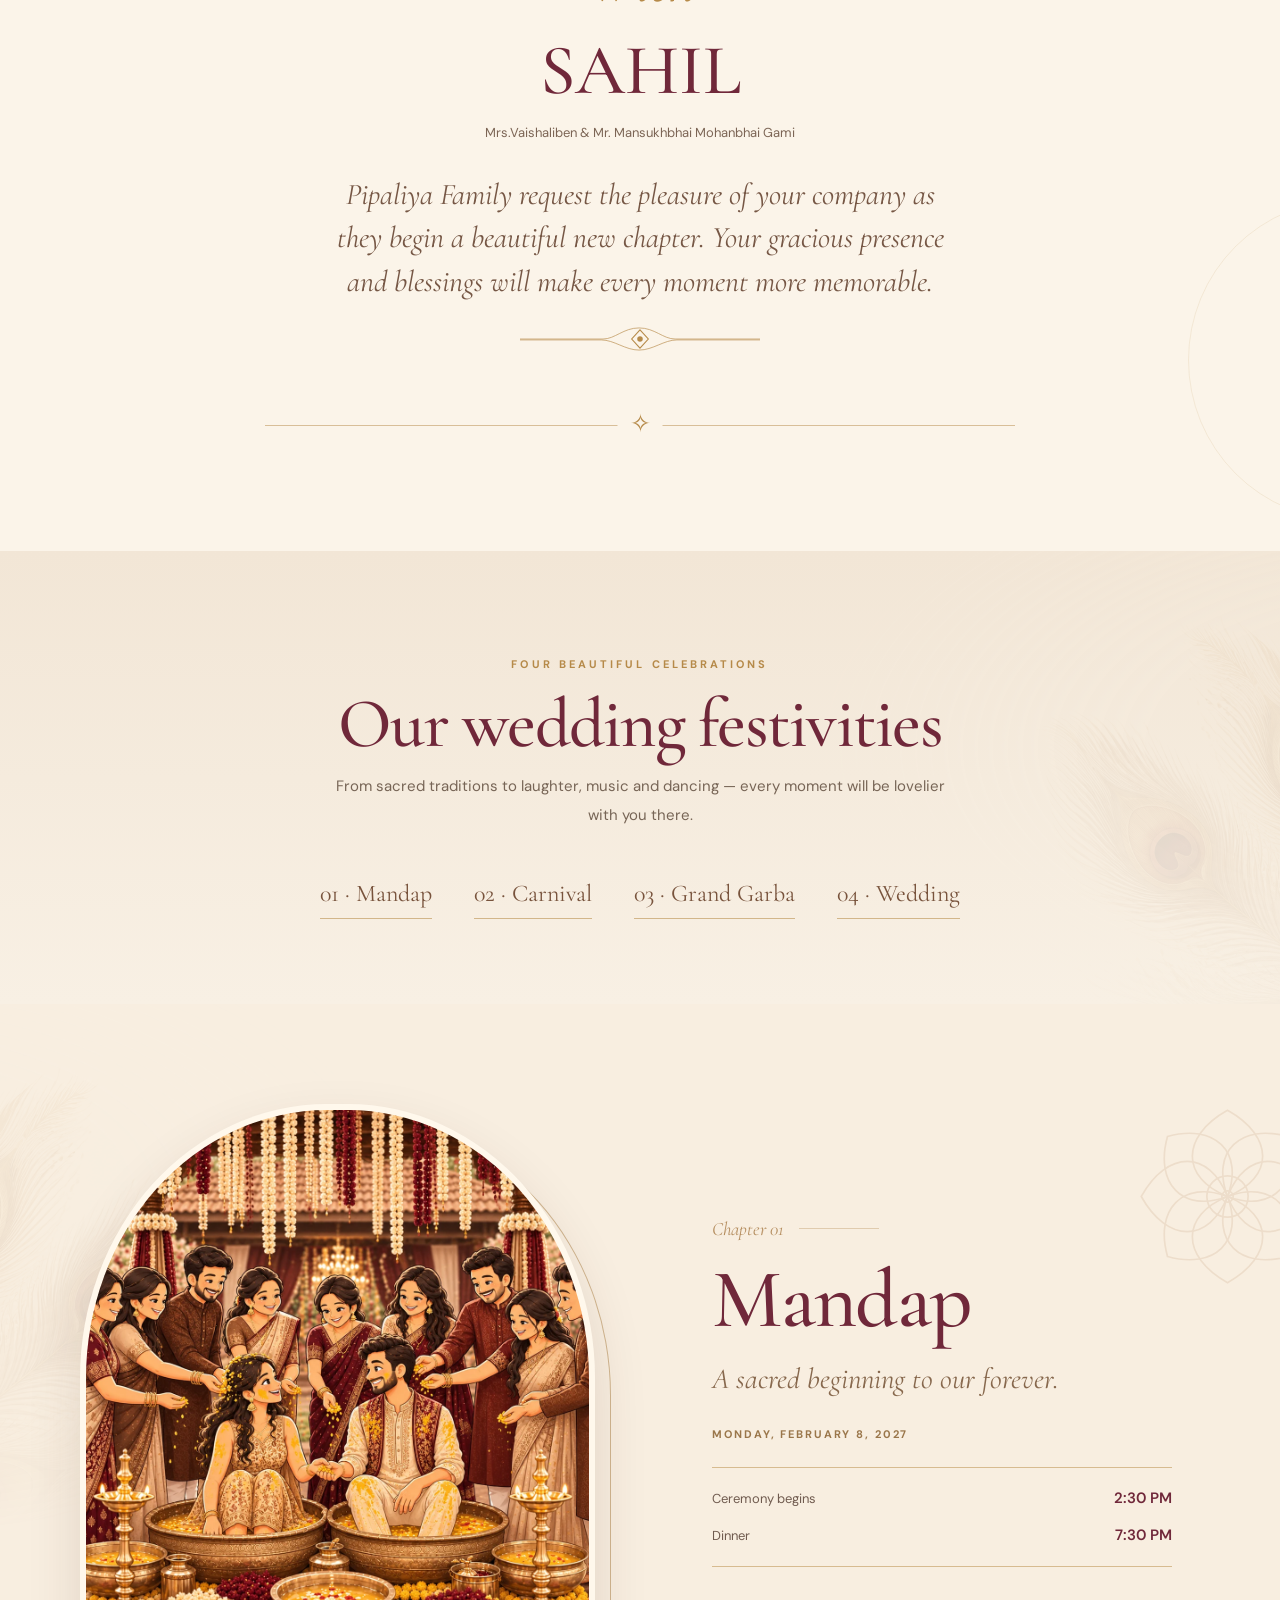
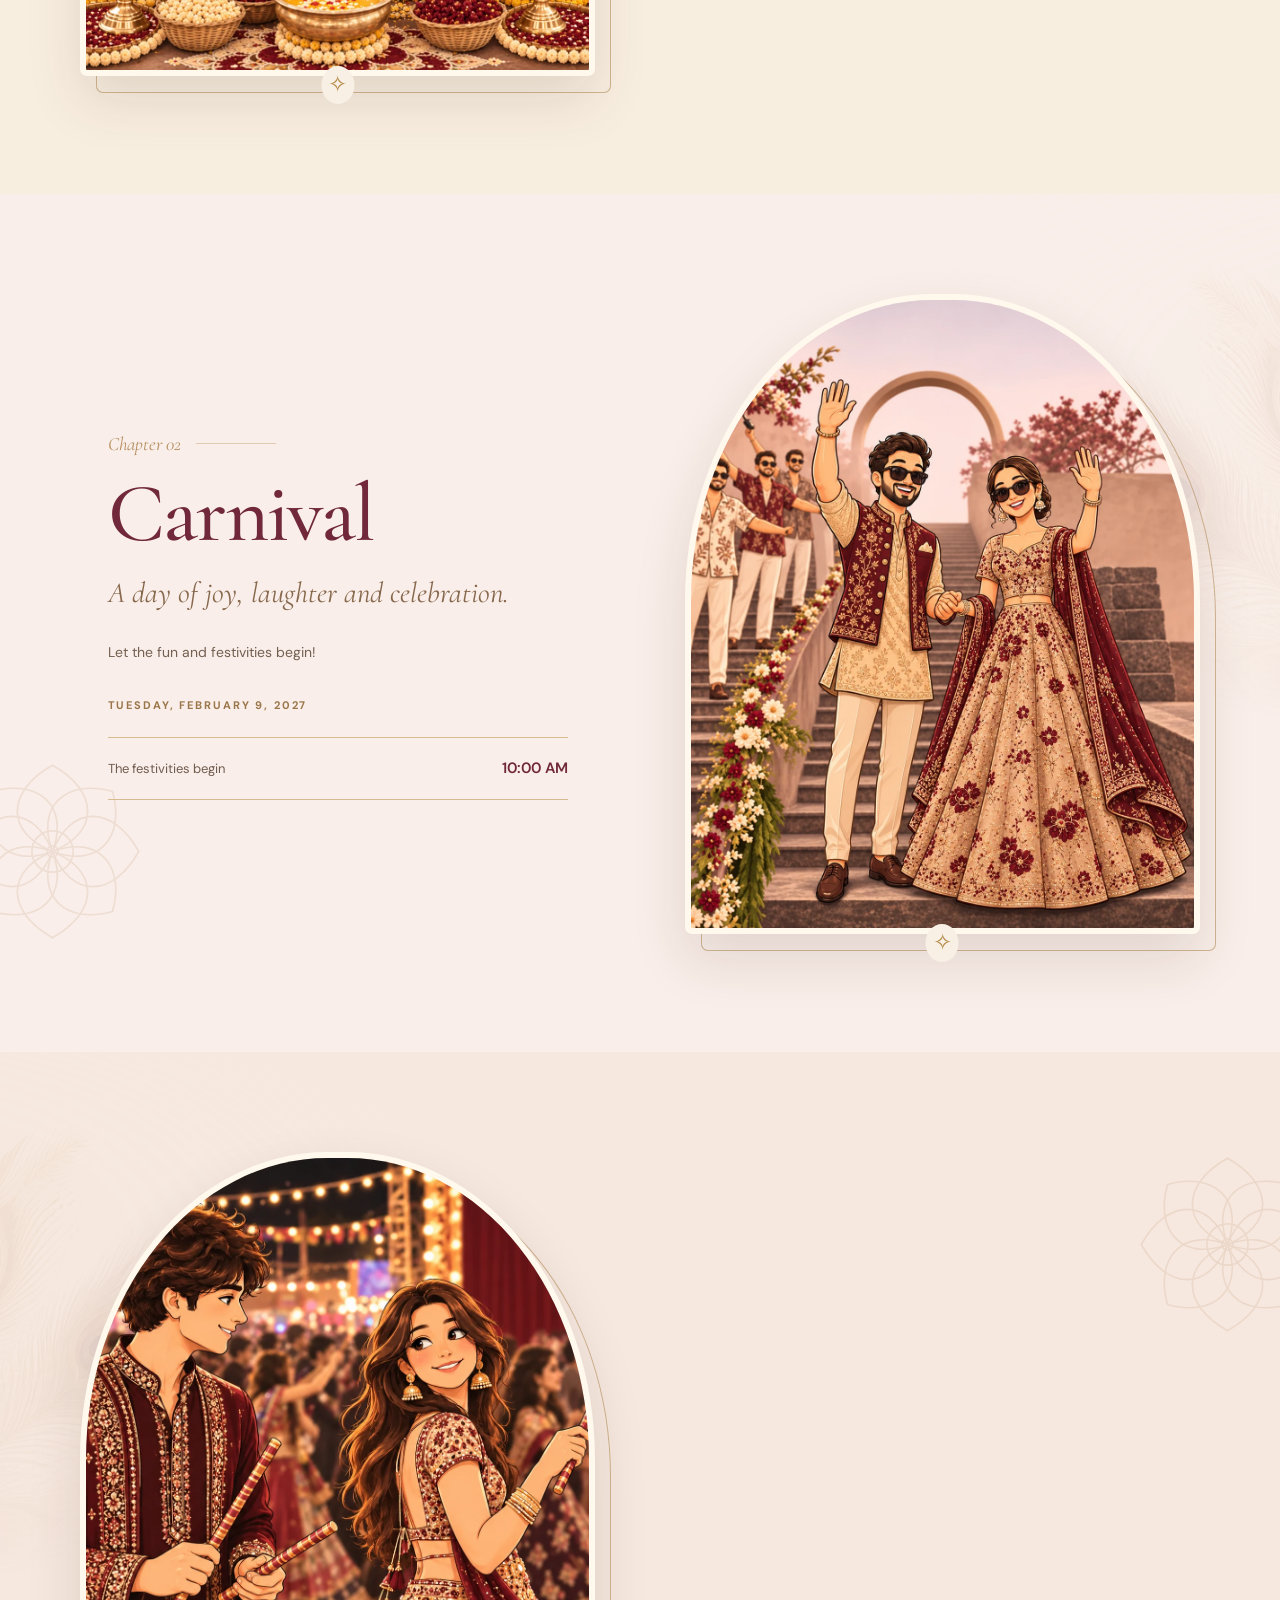
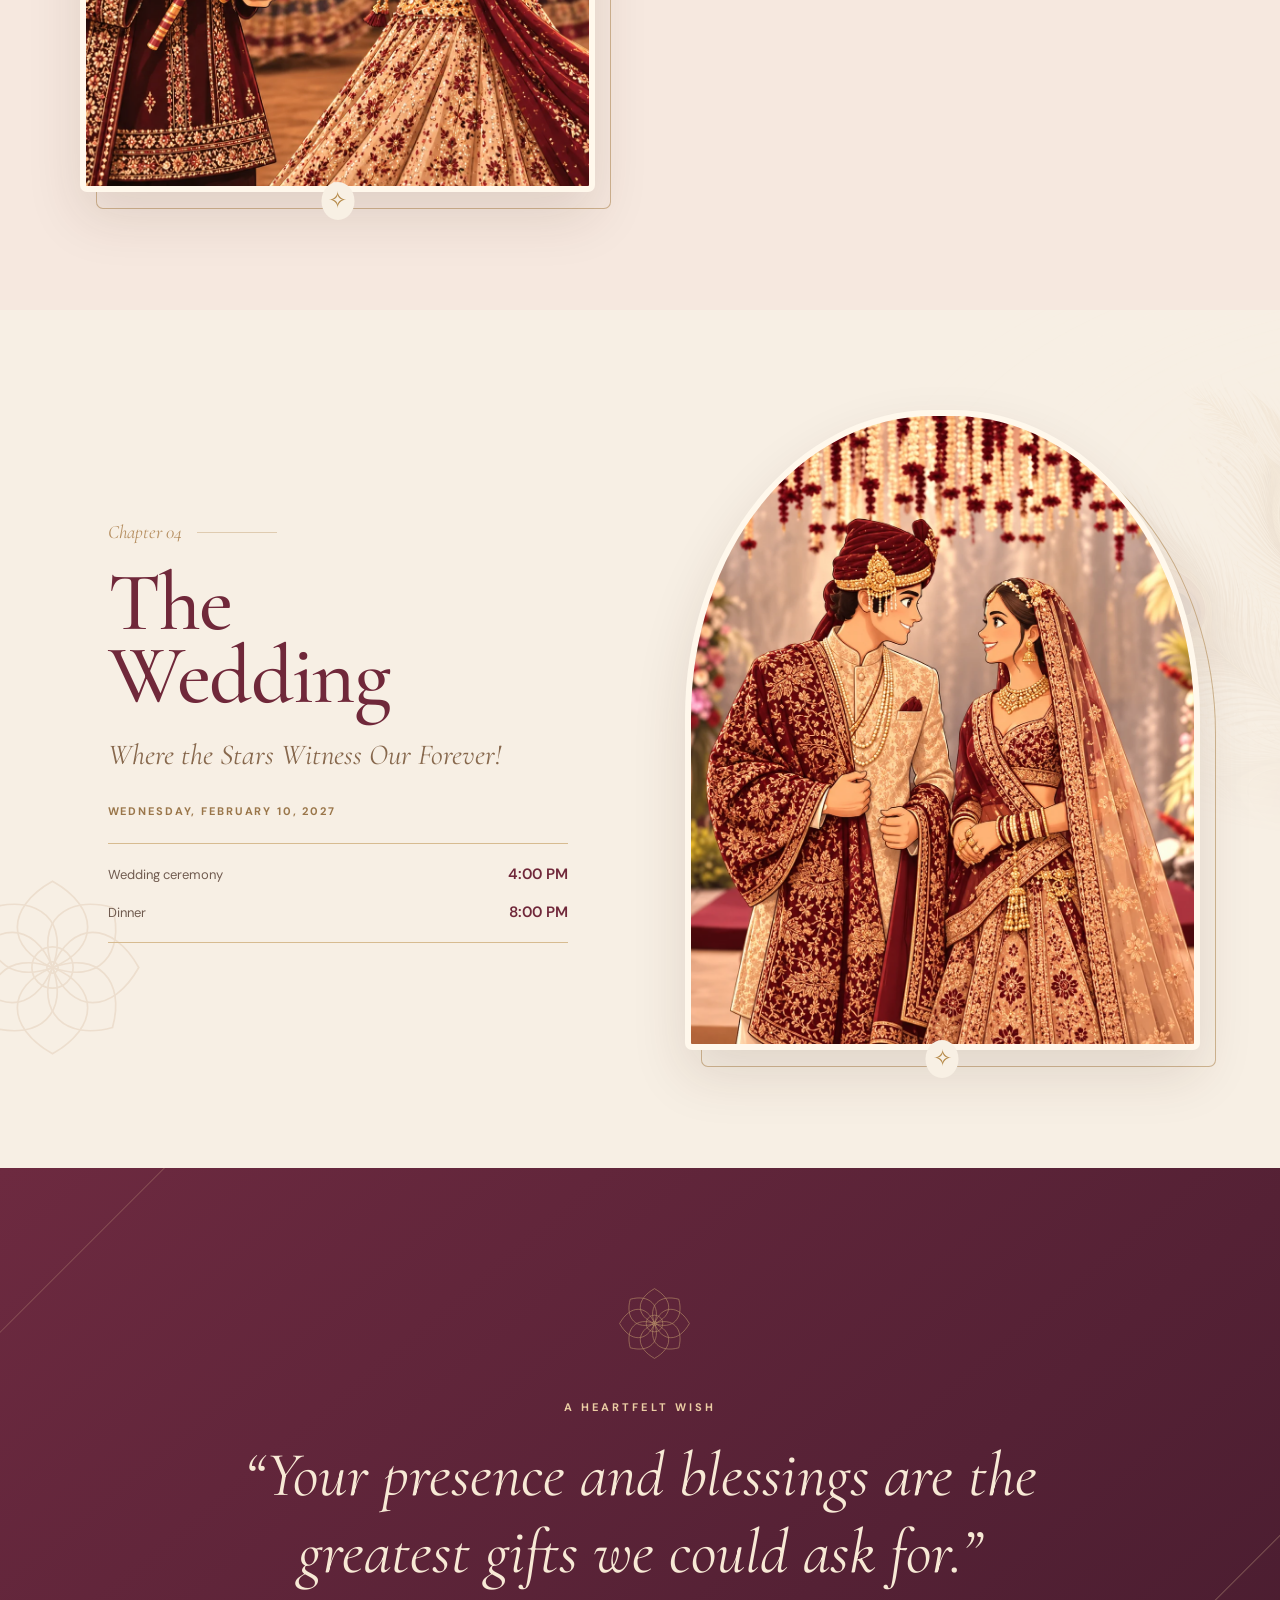
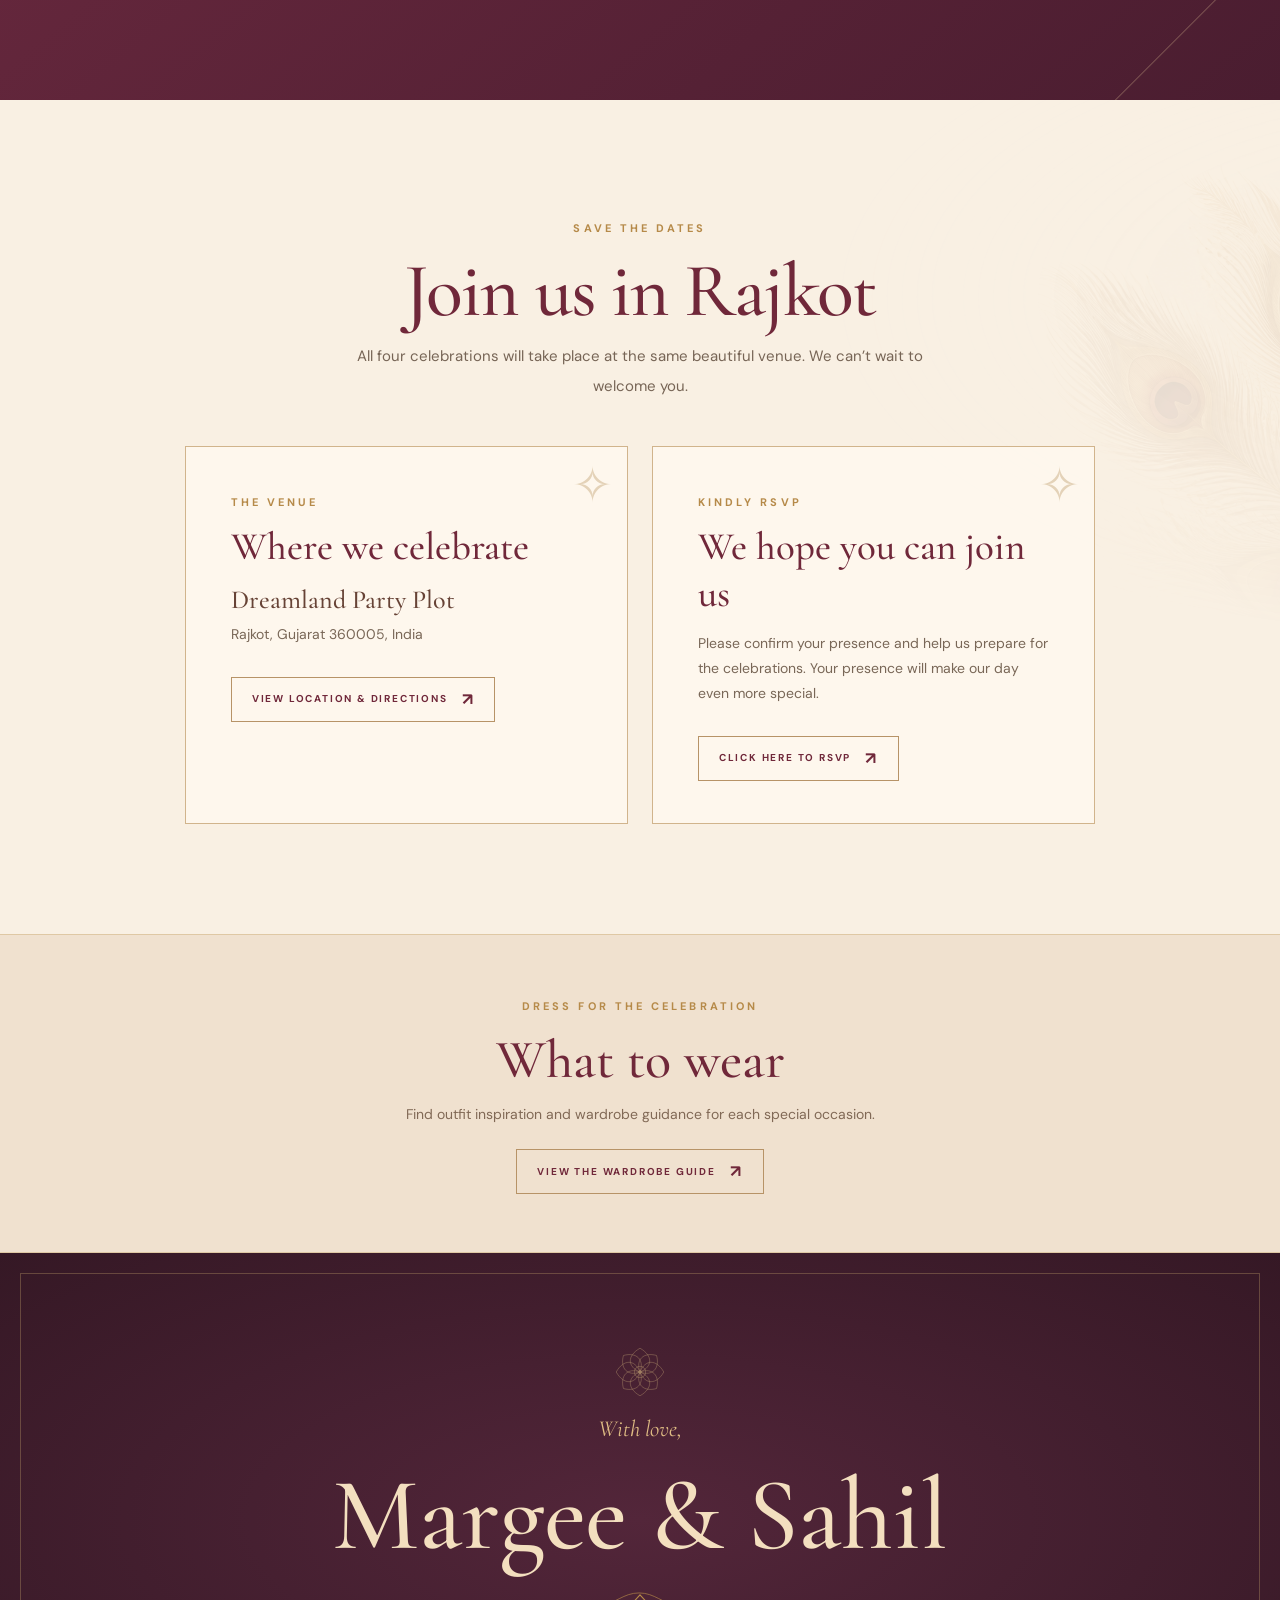
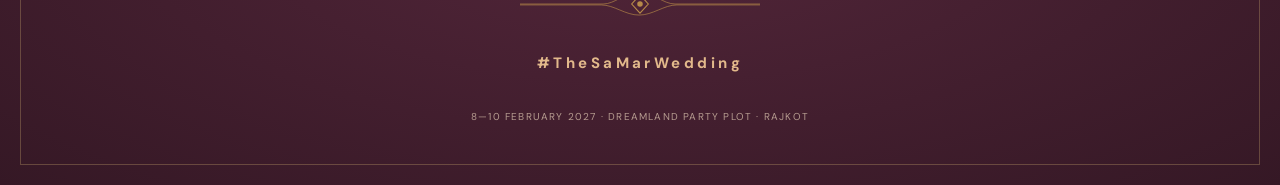
==== commit 2b9fc69a: "Match invitation envelope to ivory and gold reference stationery" ====
--- a/margee/index.html
+++ b/margee/index.html
@@ -16,10 +16,10 @@
 <link href="https://fonts.googleapis.com/css2?family=Cormorant+Garamond:ital,wght@0,400;0,500;0,600;0,700;1,400;1,500&family=DM+Sans:wght@400;500;600;700&display=swap" rel="stylesheet">
 <link rel="stylesheet" href="css/styles.css?v=20261117-3">
 <link rel="stylesheet" href="css/responsive.css?v=20261117-2">
-<link rel="stylesheet" href="/css/invitation-entry.css?v=20261124-1">
+<link rel="stylesheet" href="/css/invitation-entry.css?v=20261124-2">
 <script src="js/init.js"></script>
-<script src="/js/invitation-entry.js?v=20261124-1" defer></script>
-<script src="/js/invitation.js?v=20261124-1" defer></script>
+<script src="/js/invitation-entry.js?v=20261124-2" defer></script>
+<script src="/js/invitation.js?v=20261124-2" defer></script>
 </head>
 <body>
 <div class="progress" aria-hidden="true"></div>
--- a/css/invitation-entry.css
+++ b/css/invitation-entry.css
@@ -539,3 +539,212 @@
 @media (prefers-reduced-motion: reduce) {
   .invitation *, .invitation::after { animation: none !important; transition: none !important; }
 }
+
+/* Ivory stationery: exposed ornamental card and folded paper envelope. */
+.invitation--ivory {
+  background: radial-gradient(ellipse at center, #fffaf4, #f8f1eb);
+}
+
+.invitation--ivory::before,
+.invitation--ivory::after,
+.invitation--ivory .invitation__atmosphere {
+  display: none;
+}
+
+.invitation--ivory .kankotri {
+  width: min(90vw, 72dvh, 44rem);
+  aspect-ratio: .92;
+  container-type: inline-size;
+}
+
+.invitation--ivory .kankotri__back {
+  inset: 47% 0 0;
+  border: 1px solid #d3c3b3;
+  border-radius: 3cqw;
+  background: linear-gradient(115deg, #dfd1c3, #f0e4d7 48%, #d8c7b6);
+  box-shadow: 0 2.5cqw 4cqw #75503c26, inset 0 1px #fff7ec;
+}
+
+.invitation--ivory .kankotri__card {
+  top: 0;
+  left: 7%;
+  width: 86%;
+  height: 80%;
+  display: block;
+  overflow: hidden;
+  padding: 0;
+  border: 1px solid #eee0ce;
+  border-radius: 2.5cqw;
+  color: #690f26;
+  background:
+    url("../assets/invitation/ivory-card-ornament.svg") center / 100% 100% no-repeat,
+    radial-gradient(ellipse at 50% 30%, #fff9ee, #fbefdf);
+  box-shadow: 0 1cqw 3cqw #76563a29, inset 0 0 0 1px #fffaf2;
+  transform: none;
+  isolation: isolate;
+}
+
+.invitation--ivory .kankotri__card::before,
+.invitation--ivory .kankotri__card::after {
+  position: absolute;
+  z-index: -1;
+  bottom: -12%;
+  width: 115%;
+  height: 75%;
+  background: url("../assets/decor/peacock-feather-cluster-bg-v4.png") center / contain no-repeat;
+  mask-image: linear-gradient(transparent, #000 45%);
+  opacity: .18;
+  content: "";
+  pointer-events: none;
+}
+
+.invitation--ivory .kankotri__card::before {
+  left: -44%;
+  transform: scaleX(-1) rotate(-12deg);
+}
+
+.invitation--ivory .kankotri__card::after {
+  right: -44%;
+  transform: rotate(-12deg);
+}
+
+.invitation--ivory .kankotri__card > * {
+  position: absolute;
+  opacity: 1;
+  transform: none;
+}
+
+.invitation--ivory .kankotri__ganesha-slot {
+  top: 1.5%;
+  left: 44%;
+  width: 12%;
+  height: 11.5%;
+}
+
+.kankotri__ganesha-slot::before,
+.kankotri__ganesha-slot::after {
+  position: absolute;
+  top: 54%;
+  width: 135%;
+  height: 1px;
+  background: linear-gradient(90deg, transparent, #ba9559);
+  content: "";
+}
+
+.kankotri__ganesha-slot::before { right: 140%; }
+.kankotri__ganesha-slot::after { left: 140%; transform: scaleX(-1); }
+.kankotri__ganesha { display: block; width: 100%; height: 100%; }
+
+.invitation--ivory .kankotri__monogram {
+  top: 15%;
+  left: 38.5%;
+  width: 23%;
+  height: auto;
+  margin: 0;
+  padding: 0;
+  border: 0;
+  background: none;
+  box-shadow: none;
+}
+
+.invitation--ivory .kankotri__card [data-envelope-names] {
+  top: 39%;
+  left: 12%;
+  width: 76%;
+  margin: 0;
+  color: #9e742f;
+  font-family: var(--serif);
+  font-size: 4.3cqw;
+  font-weight: 600;
+  line-height: 1.6;
+  letter-spacing: normal;
+  text-align: center;
+}
+
+.kankotri__card [data-envelope-names]::before,
+.kankotri__card [data-envelope-names]::after {
+  position: absolute;
+  top: 58%;
+  width: 12%;
+  height: 1px;
+  background: linear-gradient(90deg, transparent, #b99456);
+  content: "";
+}
+
+.kankotri__card [data-envelope-names]::before { left: 0; }
+.kankotri__card [data-envelope-names]::after { right: 0; transform: scaleX(-1); }
+
+.invitation--ivory .kankotri__card [data-envelope-wedding],
+.invitation--ivory .kankotri__card [data-envelope-invitation] {
+  left: 10%;
+  width: 80%;
+  margin: 0;
+  color: #690f26;
+  font-family: var(--serif);
+  font-size: 11.5cqw;
+  font-weight: 600;
+  line-height: 1.2;
+  letter-spacing: normal;
+  text-transform: none;
+  text-align: center;
+}
+
+.invitation--ivory .kankotri__card [data-envelope-wedding] { top: 48%; }
+.invitation--ivory .kankotri__card [data-envelope-invitation] { top: 62%; }
+
+html[lang="gu"] .invitation--ivory .kankotri__card [data-envelope-wedding],
+html[lang="gu"] .invitation--ivory .kankotri__card [data-envelope-invitation] {
+  font-size: 10.5cqw;
+  line-height: 1.4;
+}
+
+.invitation--ivory .kankotri__flourish {
+  top: 80%;
+  left: 32%;
+  width: 36%;
+  height: 5%;
+  color: #b08a45;
+}
+
+.kankotri__flourish svg { display: block; width: 100%; height: 100%; }
+.invitation--ivory .kankotri__flap { visibility: hidden; }
+
+.invitation--ivory .kankotri__pocket {
+  top: 59%;
+  right: 0;
+  bottom: 0;
+  left: 0;
+  height: auto;
+  border: 1px solid #d2bfae;
+  border-radius: 0 0 3cqw 3cqw;
+  clip-path: polygon(0 0, 50% 49%, 100% 0, 100% 100%, 0 100%);
+  background:
+    linear-gradient(25deg, transparent 49.75%, #fff7ebad 49.9%, #fff7ebad 50.05%, transparent 50.2%),
+    linear-gradient(155deg, transparent 49.75%, #fff7ebad 49.9%, #fff7ebad 50.05%, transparent 50.2%),
+    linear-gradient(25deg, #d9c8b7, #e7dacd 50%, #dfcebe);
+  box-shadow: inset 0 -1px #bea48d55;
+}
+
+/* The only monogram is on the card; its invisible button stays keyboard-accessible. */
+.invitation--ivory .kankotri__seal {
+  top: 21%;
+  left: 50%;
+  width: 19.8%;
+  height: auto;
+  min-width: 44px;
+  min-height: 44px;
+  aspect-ratio: 1;
+  border-radius: 50%;
+}
+
+.invitation--ivory .kankotri__seal img { opacity: 0; }
+.invitation--ivory .invitation__hint { margin-top: 1.5rem; color: #927652; font-size: .9rem; }
+
+html[data-invitation-state="opening"] .invitation--ivory .kankotri__card {
+  animation: ivory-card-reveal 1570ms cubic-bezier(.16, .76, .18, 1) 610ms both;
+}
+
+@keyframes ivory-card-reveal {
+  from { transform: translateY(0) scale(1); }
+  to { transform: translateY(-7%) scale(1); }
+}
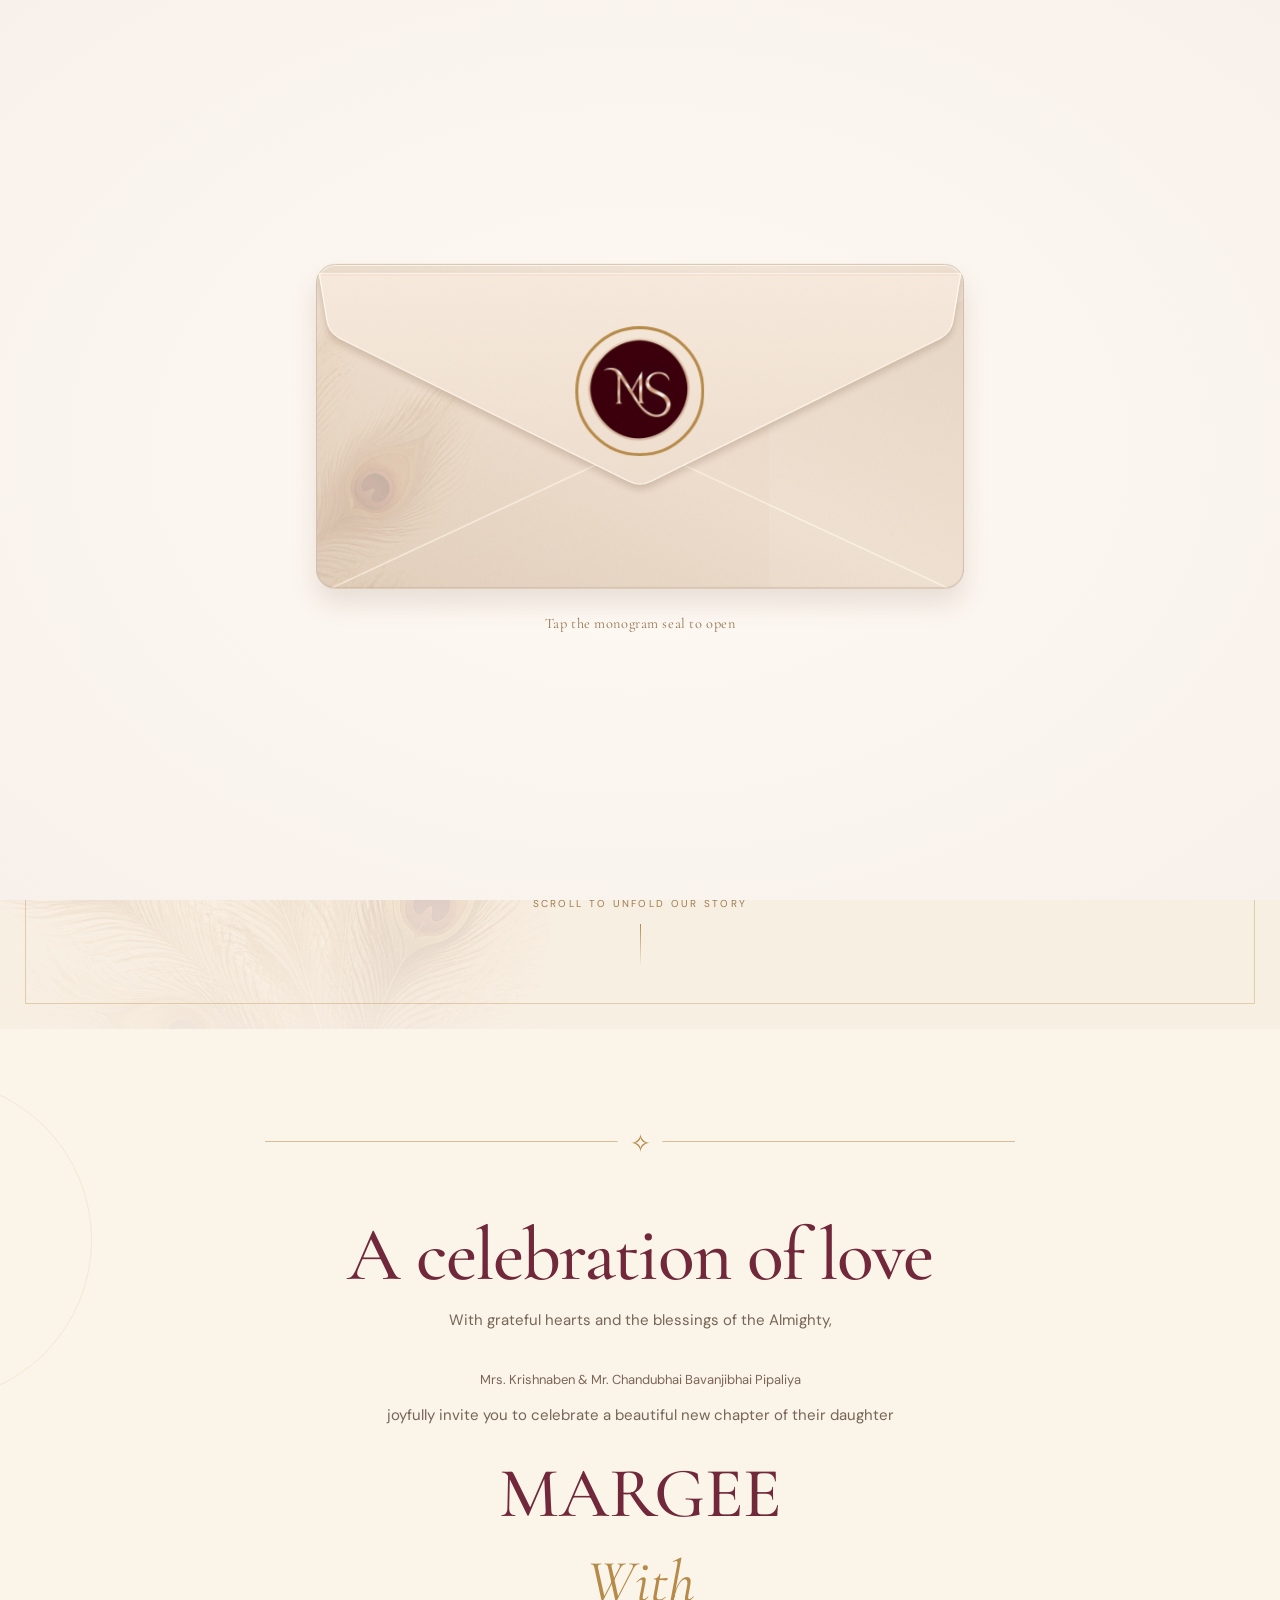
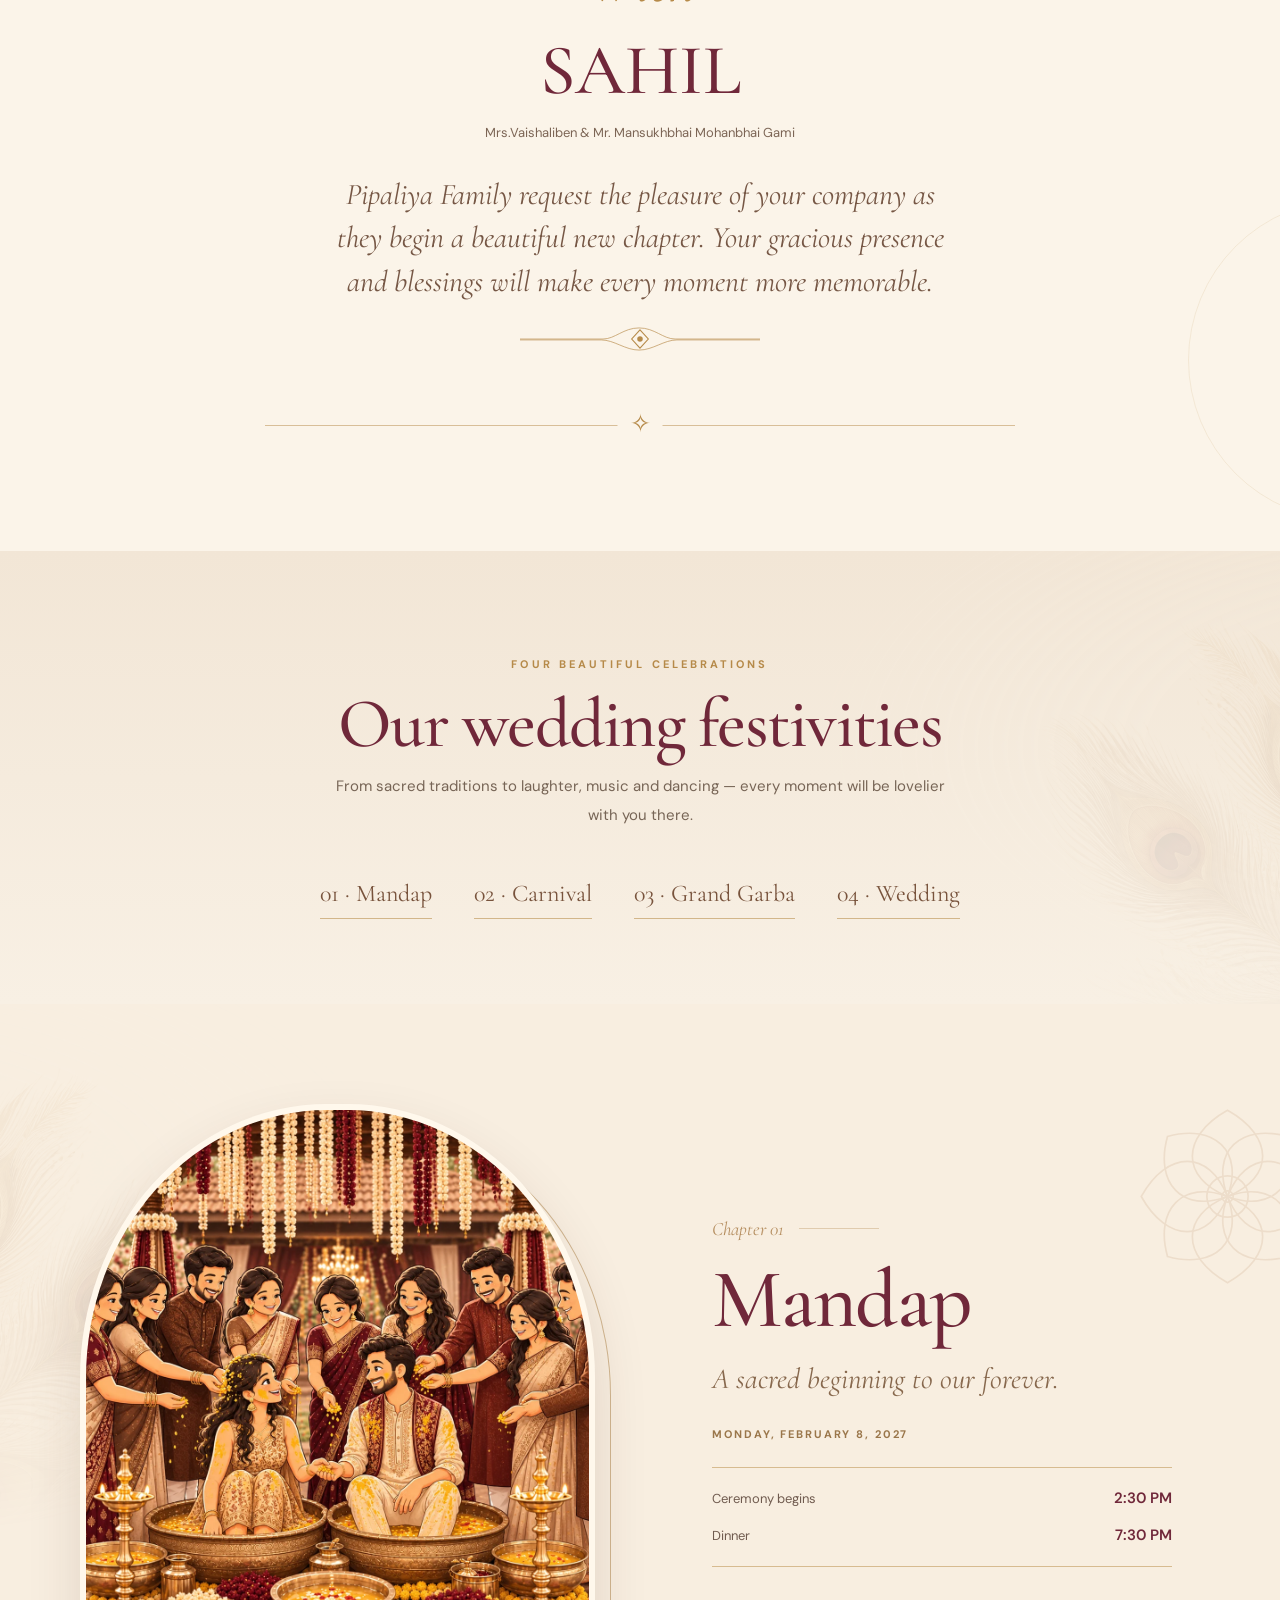
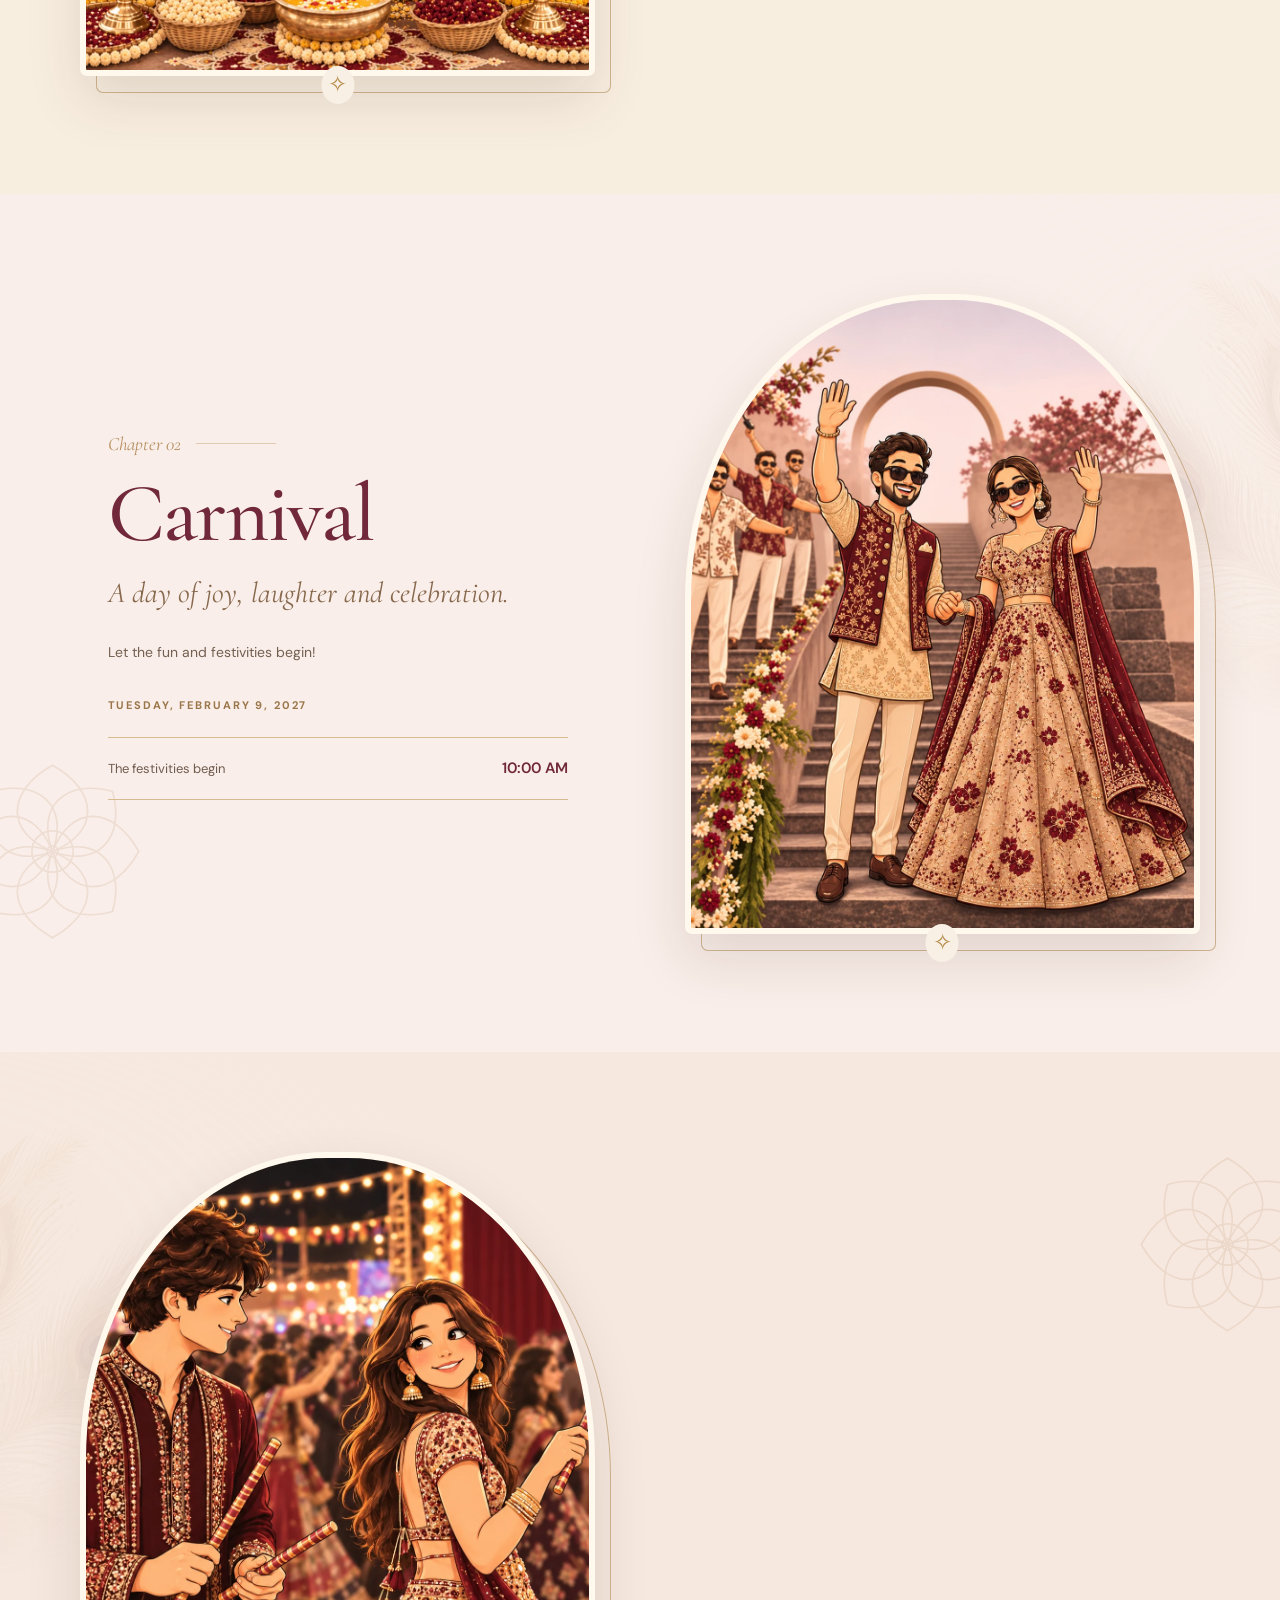
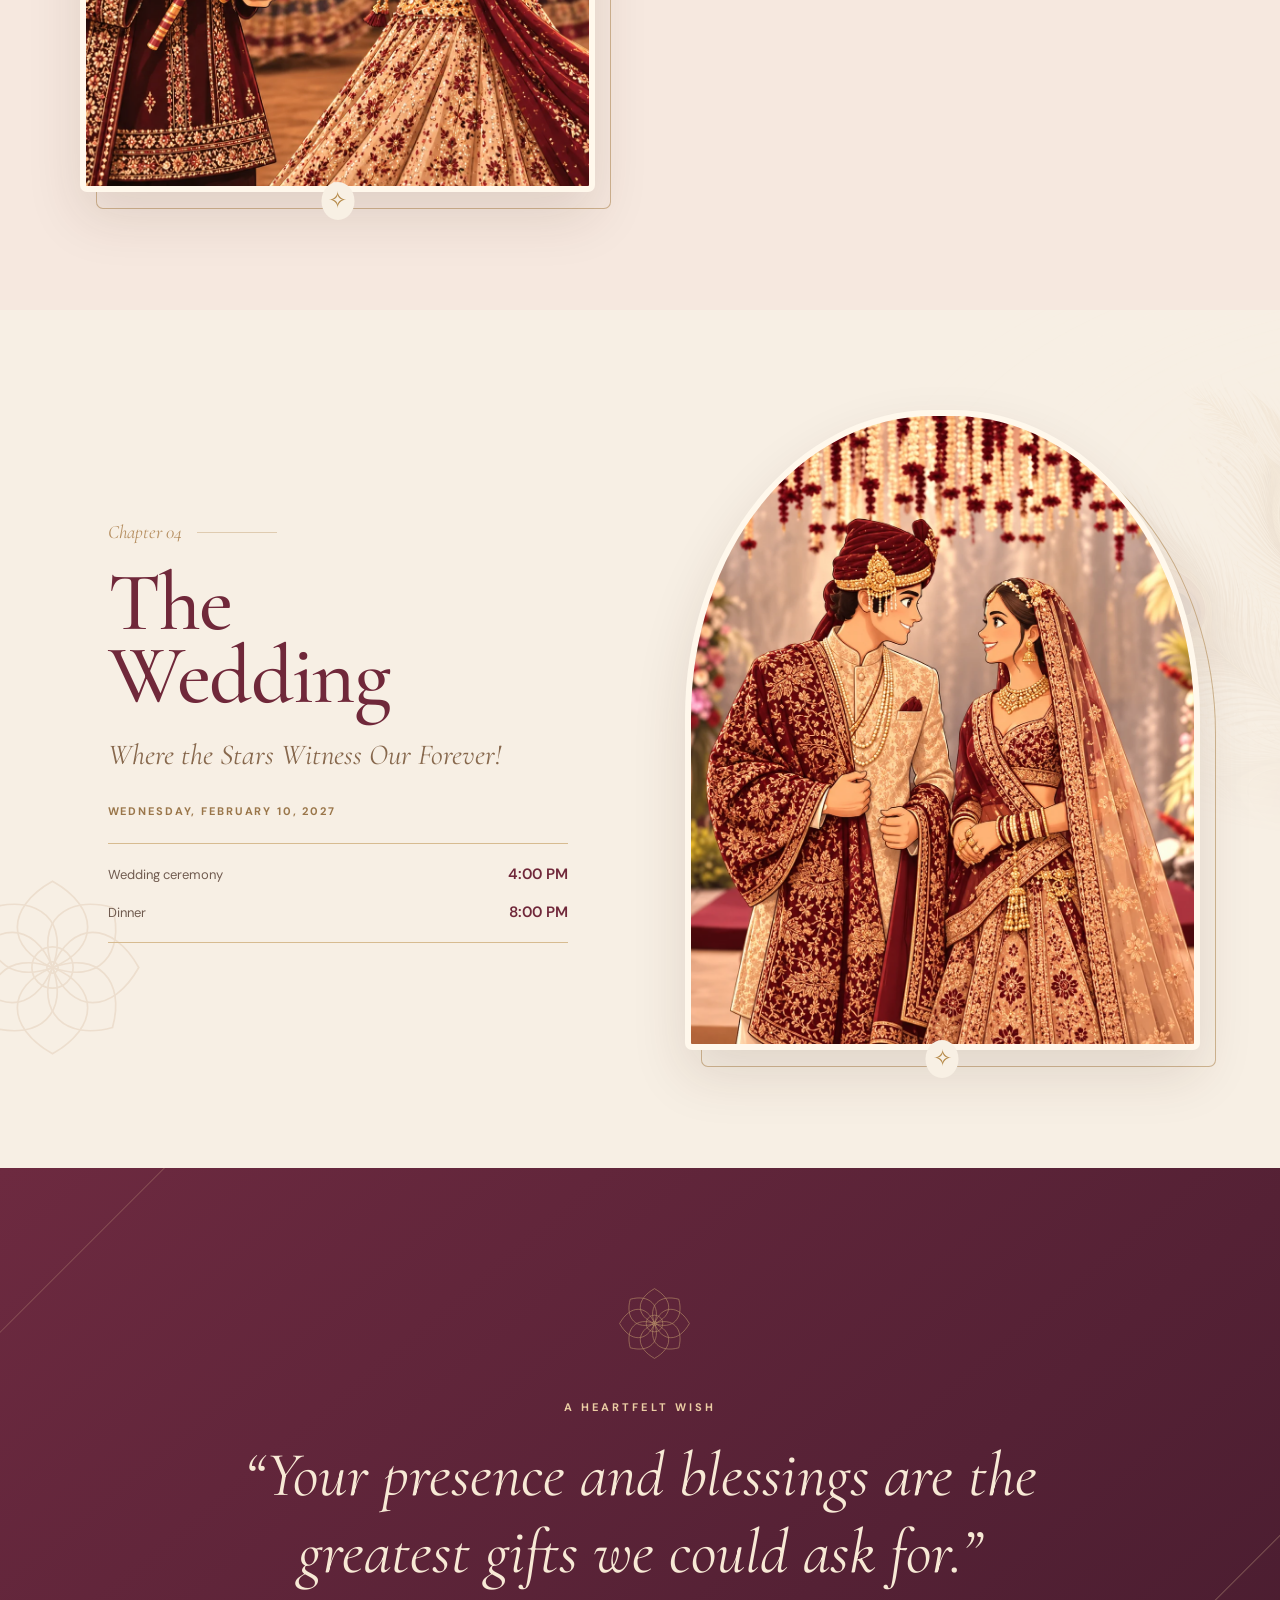
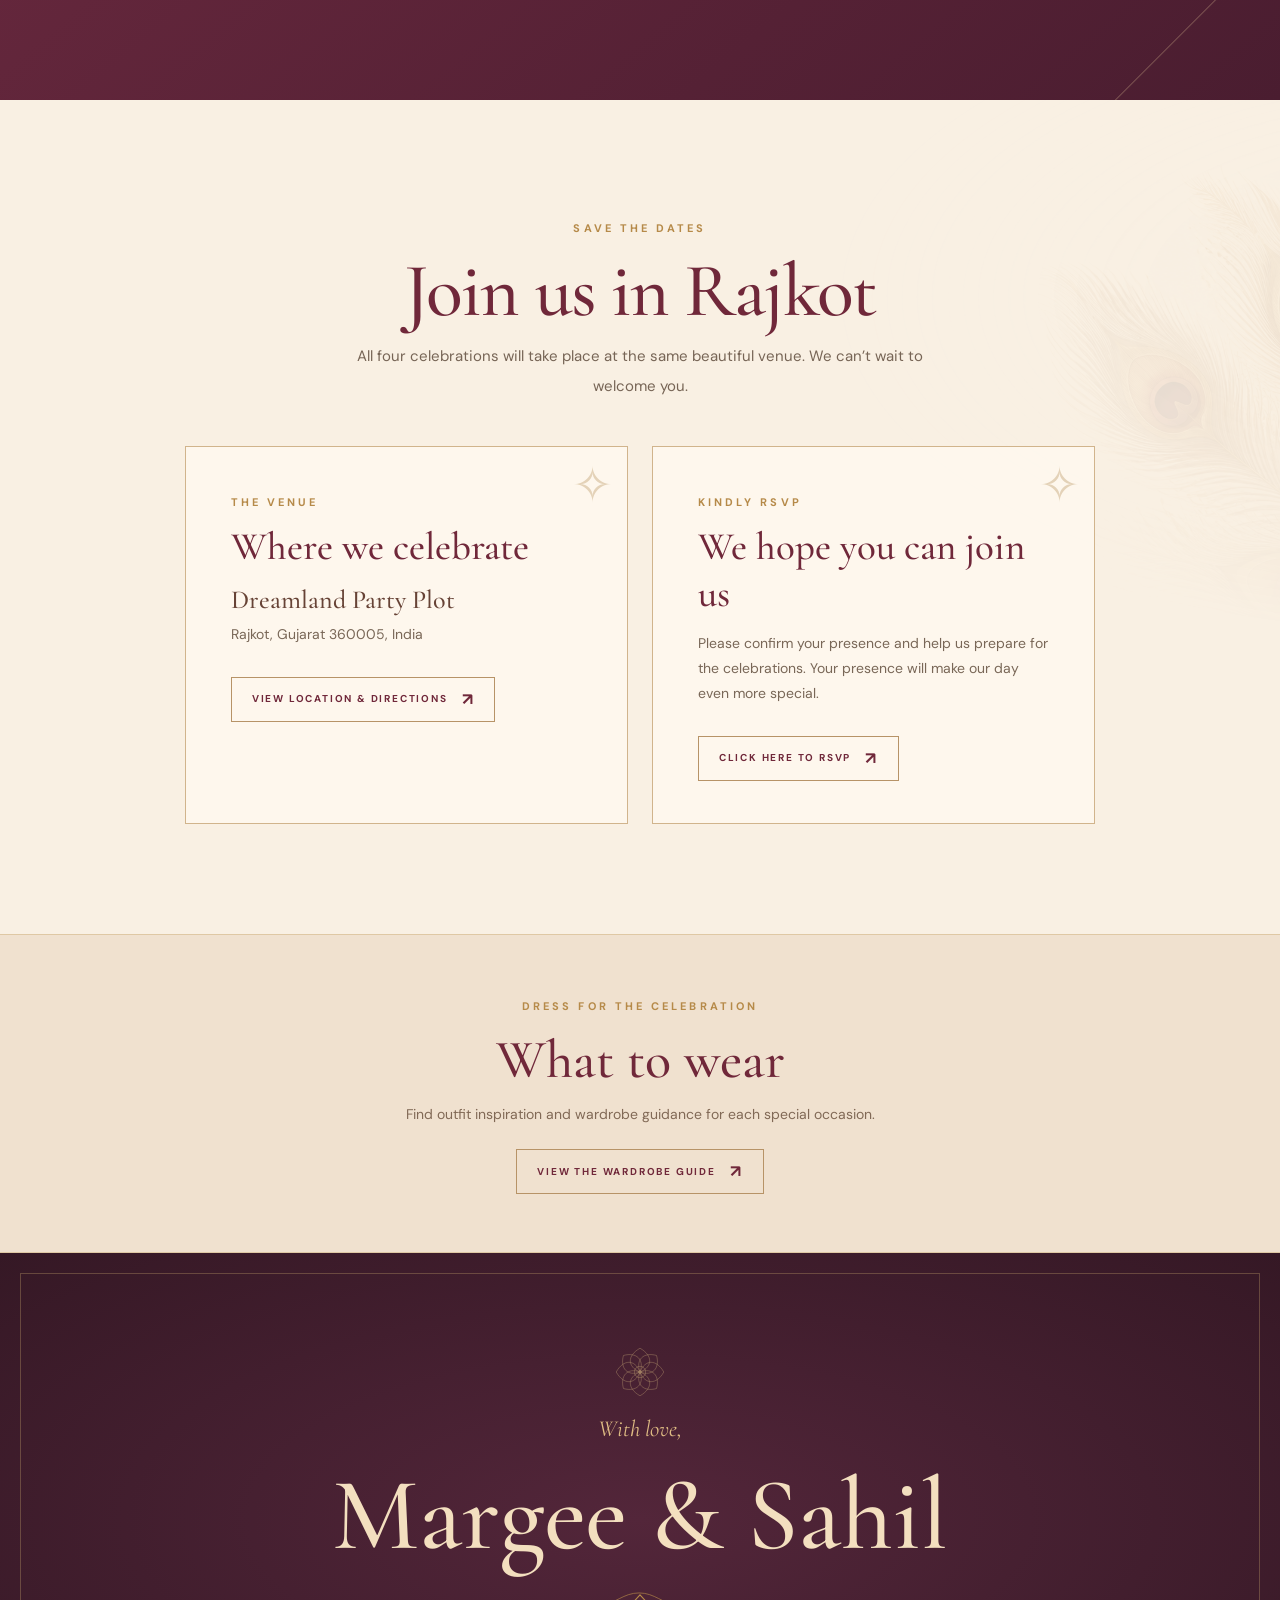
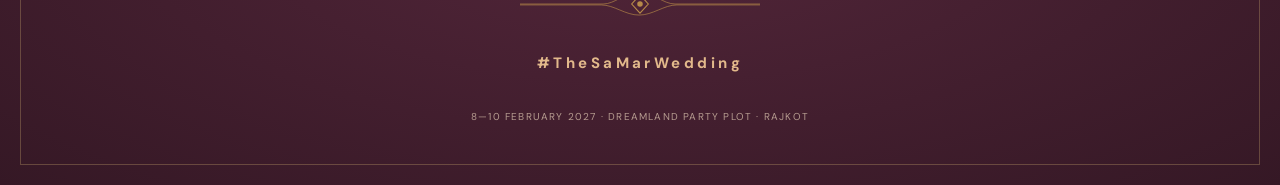
==== commit a1795654: "Add closed ivory envelope with monogram seal and feather texture" ====
--- a/margee/index.html
+++ b/margee/index.html
@@ -16,10 +16,10 @@
 <link href="https://fonts.googleapis.com/css2?family=Cormorant+Garamond:ital,wght@0,400;0,500;0,600;0,700;1,400;1,500&family=DM+Sans:wght@400;500;600;700&display=swap" rel="stylesheet">
 <link rel="stylesheet" href="css/styles.css?v=20261117-3">
 <link rel="stylesheet" href="css/responsive.css?v=20261117-2">
-<link rel="stylesheet" href="/css/invitation-entry.css?v=20261124-2">
+<link rel="stylesheet" href="/css/invitation-entry.css?v=20261124-3">
 <script src="js/init.js"></script>
 <script src="/js/invitation-entry.js?v=20261124-2" defer></script>
-<script src="/js/invitation.js?v=20261124-2" defer></script>
+<script src="/js/invitation.js?v=20261124-3" defer></script>
 </head>
 <body>
 <div class="progress" aria-hidden="true"></div>
--- a/css/invitation-entry.css
+++ b/css/invitation-entry.css
@@ -725,11 +725,11 @@
   box-shadow: inset 0 -1px #bea48d55;
 }
 
-/* The only monogram is on the card; its invisible button stays keyboard-accessible. */
+/* The seal uses the supplied monogram, with no additional circular frame. */
 .invitation--ivory .kankotri__seal {
-  top: 21%;
+  top: 72%;
   left: 50%;
-  width: 19.8%;
+  width: 17.5%;
   height: auto;
   min-width: 44px;
   min-height: 44px;
@@ -737,7 +737,7 @@
   border-radius: 50%;
 }
 
-.invitation--ivory .kankotri__seal img { opacity: 0; }
+.invitation--ivory .kankotri__seal img { opacity: 1; }
 .invitation--ivory .invitation__hint { margin-top: 1.5rem; color: #927652; font-size: .9rem; }
 
 html[data-invitation-state="opening"] .invitation--ivory .kankotri__card {
@@ -745,6 +745,73 @@
 }
 
 @keyframes ivory-card-reveal {
-  from { transform: translateY(0) scale(1); }
-  to { transform: translateY(-7%) scale(1); }
-}
+  0% { opacity: 0; transform: translateY(42%) scale(.94); }
+  18% { opacity: 1; transform: translateY(12%) scale(.98); }
+  75%, 100% { opacity: 1; transform: translateY(0) scale(1); }
+}
+
+/* Closed paper envelope; the decorated portrait card emerges after the seal opens. */
+.invitation--ivory .invitation__stage {
+  --envelope-width: min(90vw, 72dvh, 44rem);
+  --envelope-closed-shift: calc(var(--envelope-width) * -.293478);
+}
+
+.invitation--ivory .kankotri { transform: translateY(-27%); }
+
+.invitation--ivory .kankotri__back {
+  overflow: hidden;
+  transition: top 700ms ease;
+  background:
+    url("../assets/invitation/ivory-paper-grain.svg") center / 180px repeat,
+    linear-gradient(120deg, #ecddcd, #f3e6d8 54%, #ead8c7);
+}
+
+html[data-invitation-state="closed"] .invitation--ivory .kankotri__back { top: 54%; }
+.invitation--ivory .kankotri__card { opacity: 0; transform: translateY(42%) scale(.94); }
+
+.invitation--ivory .kankotri__flap {
+  top: 54%;
+  left: 0;
+  width: 100%;
+  height: 34%;
+  visibility: visible;
+  clip-path: none;
+  background: url("../assets/invitation/ivory-envelope-flap.svg") center top / 100% 100% no-repeat;
+  box-shadow: none;
+}
+
+.invitation--ivory .kankotri__flap::after { display: none; }
+
+.invitation--ivory .kankotri__pocket {
+  background:
+    linear-gradient(25deg, transparent 49.75%, #fff7ebad 49.9%, #fff7ebad 50.05%, transparent 50.2%),
+    linear-gradient(155deg, transparent 49.75%, #fff7ebad 49.9%, #fff7ebad 50.05%, transparent 50.2%),
+    url("../assets/invitation/ivory-paper-grain.svg") center / 180px repeat,
+    linear-gradient(25deg, #e3d1bf, #f0e1d1 50%, #e8d7c5);
+}
+
+.invitation--ivory .kankotri__pocket::before {
+  position: absolute;
+  left: -50%;
+  bottom: -40%;
+  width: 120%;
+  height: 160%;
+  background: url("../assets/decor/peacock-feather-cluster-bg-v4.png") center / contain no-repeat;
+  transform: scaleX(-1);
+  mix-blend-mode: multiply;
+  opacity: .18;
+  content: "";
+  pointer-events: none;
+}
+
+.invitation--ivory .invitation__hint { transform: translateY(var(--envelope-closed-shift)); }
+
+html[data-invitation-state="opening"] .invitation--ivory .kankotri {
+  animation: ivory-envelope-unfold 3580ms cubic-bezier(.4, 0, .2, 1) both;
+}
+
+@keyframes ivory-envelope-unfold {
+  0% { opacity: 1; transform: translateY(-27%) scale(1); }
+  25%, 80% { opacity: 1; transform: translateY(0) scale(1); }
+  100% { opacity: 0; transform: translateY(-2.5vh) scale(1.018); }
+}
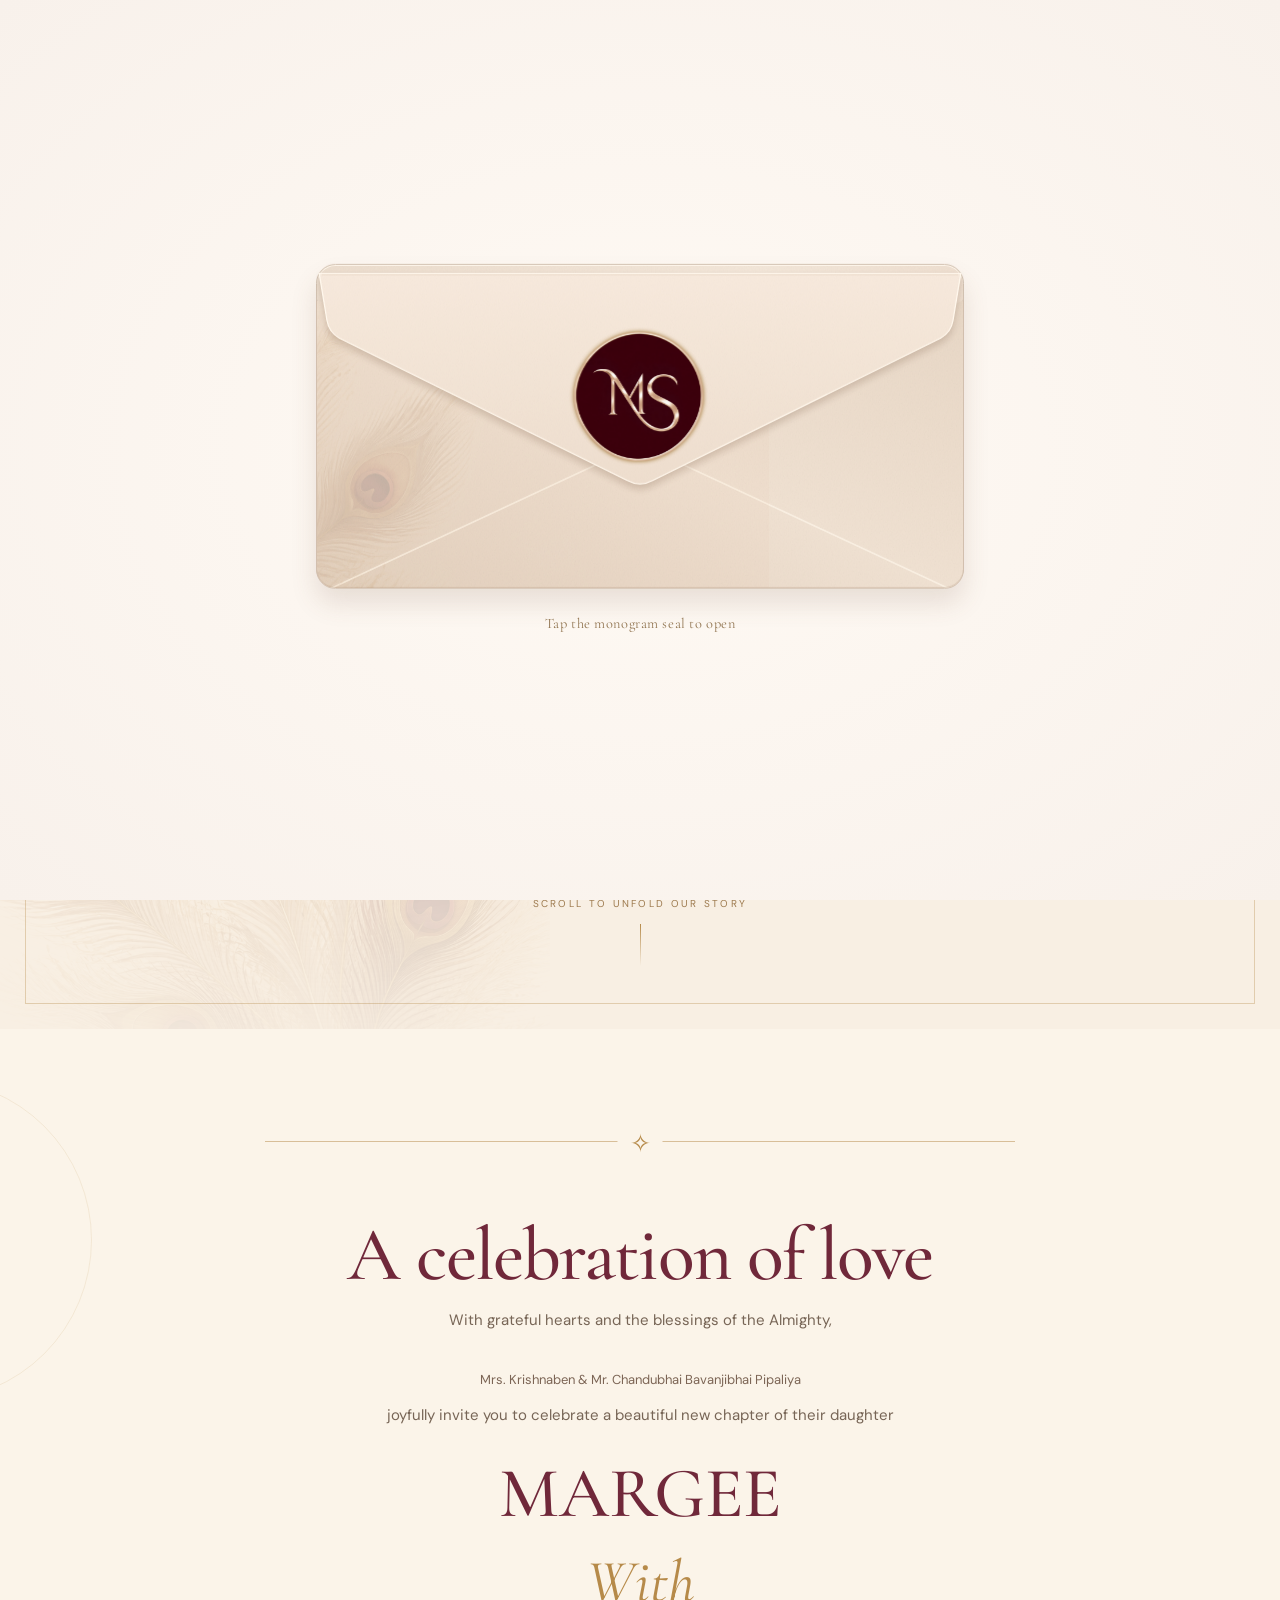
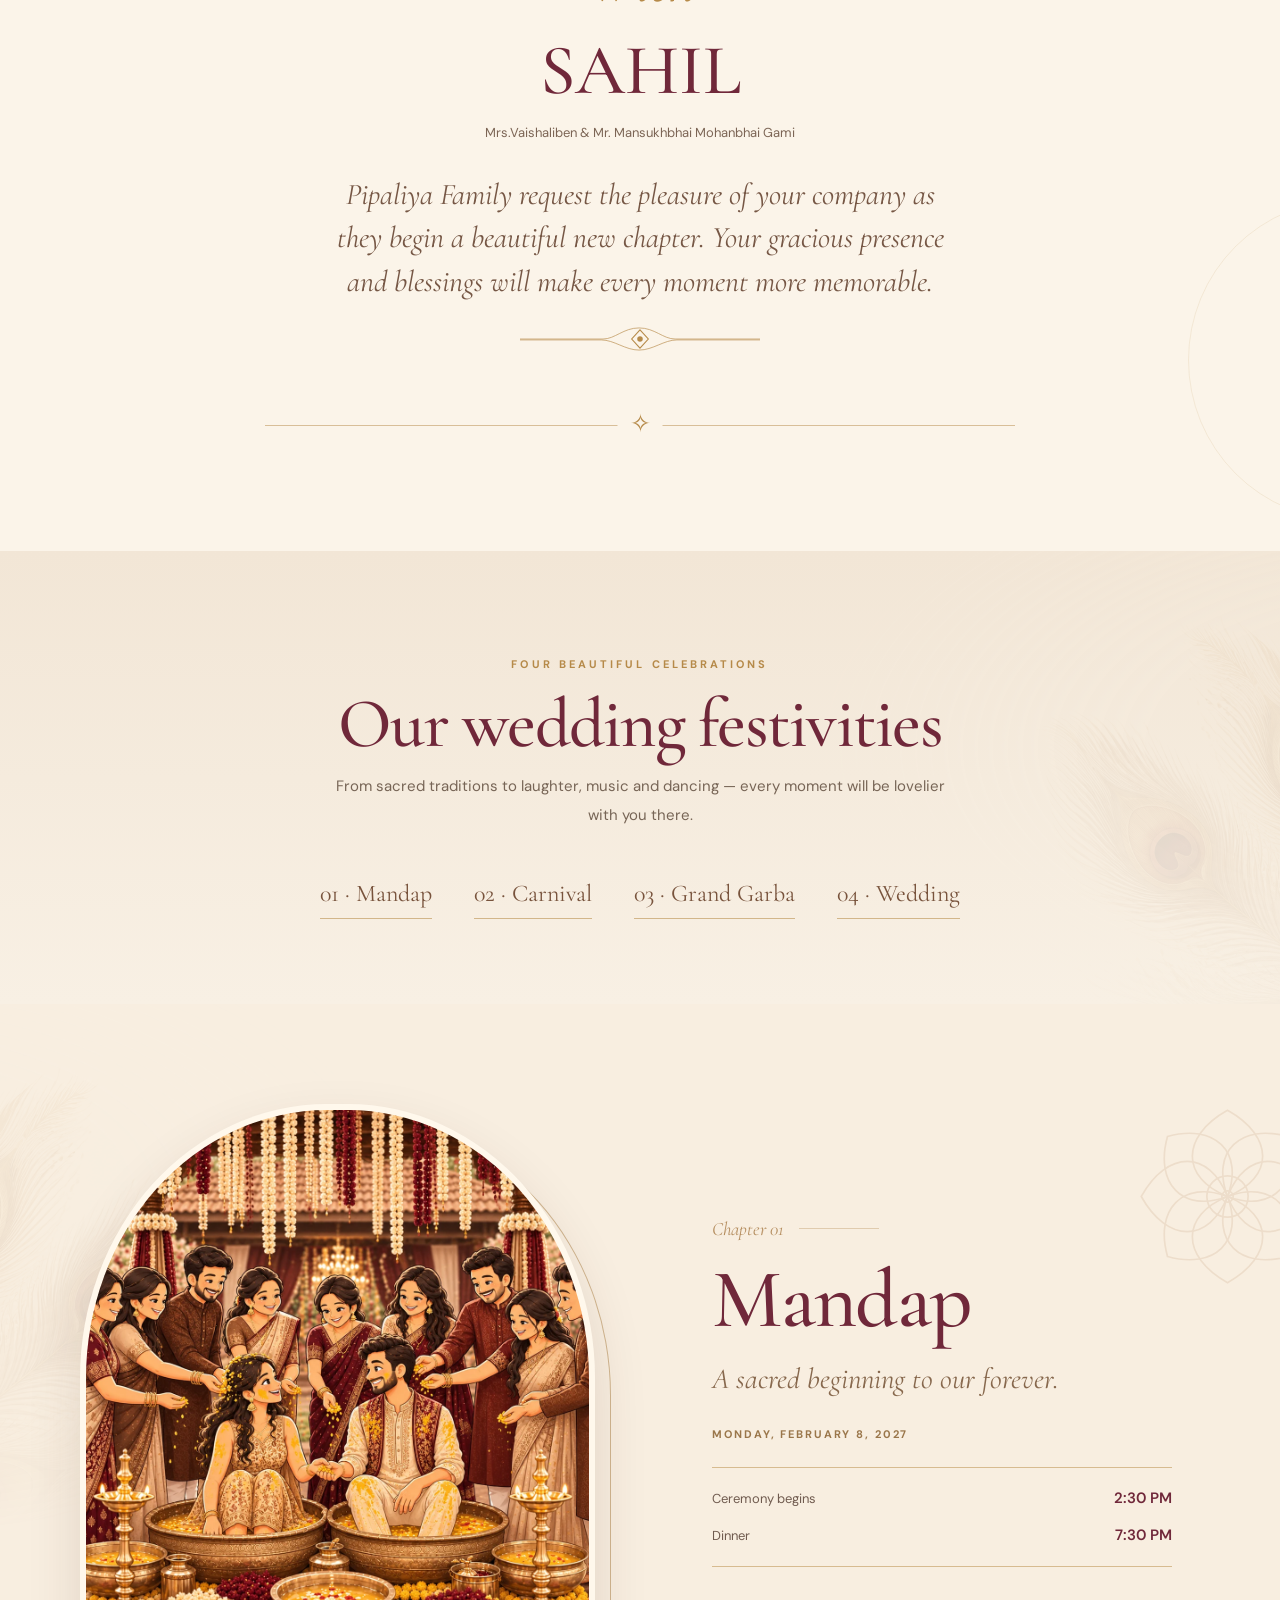
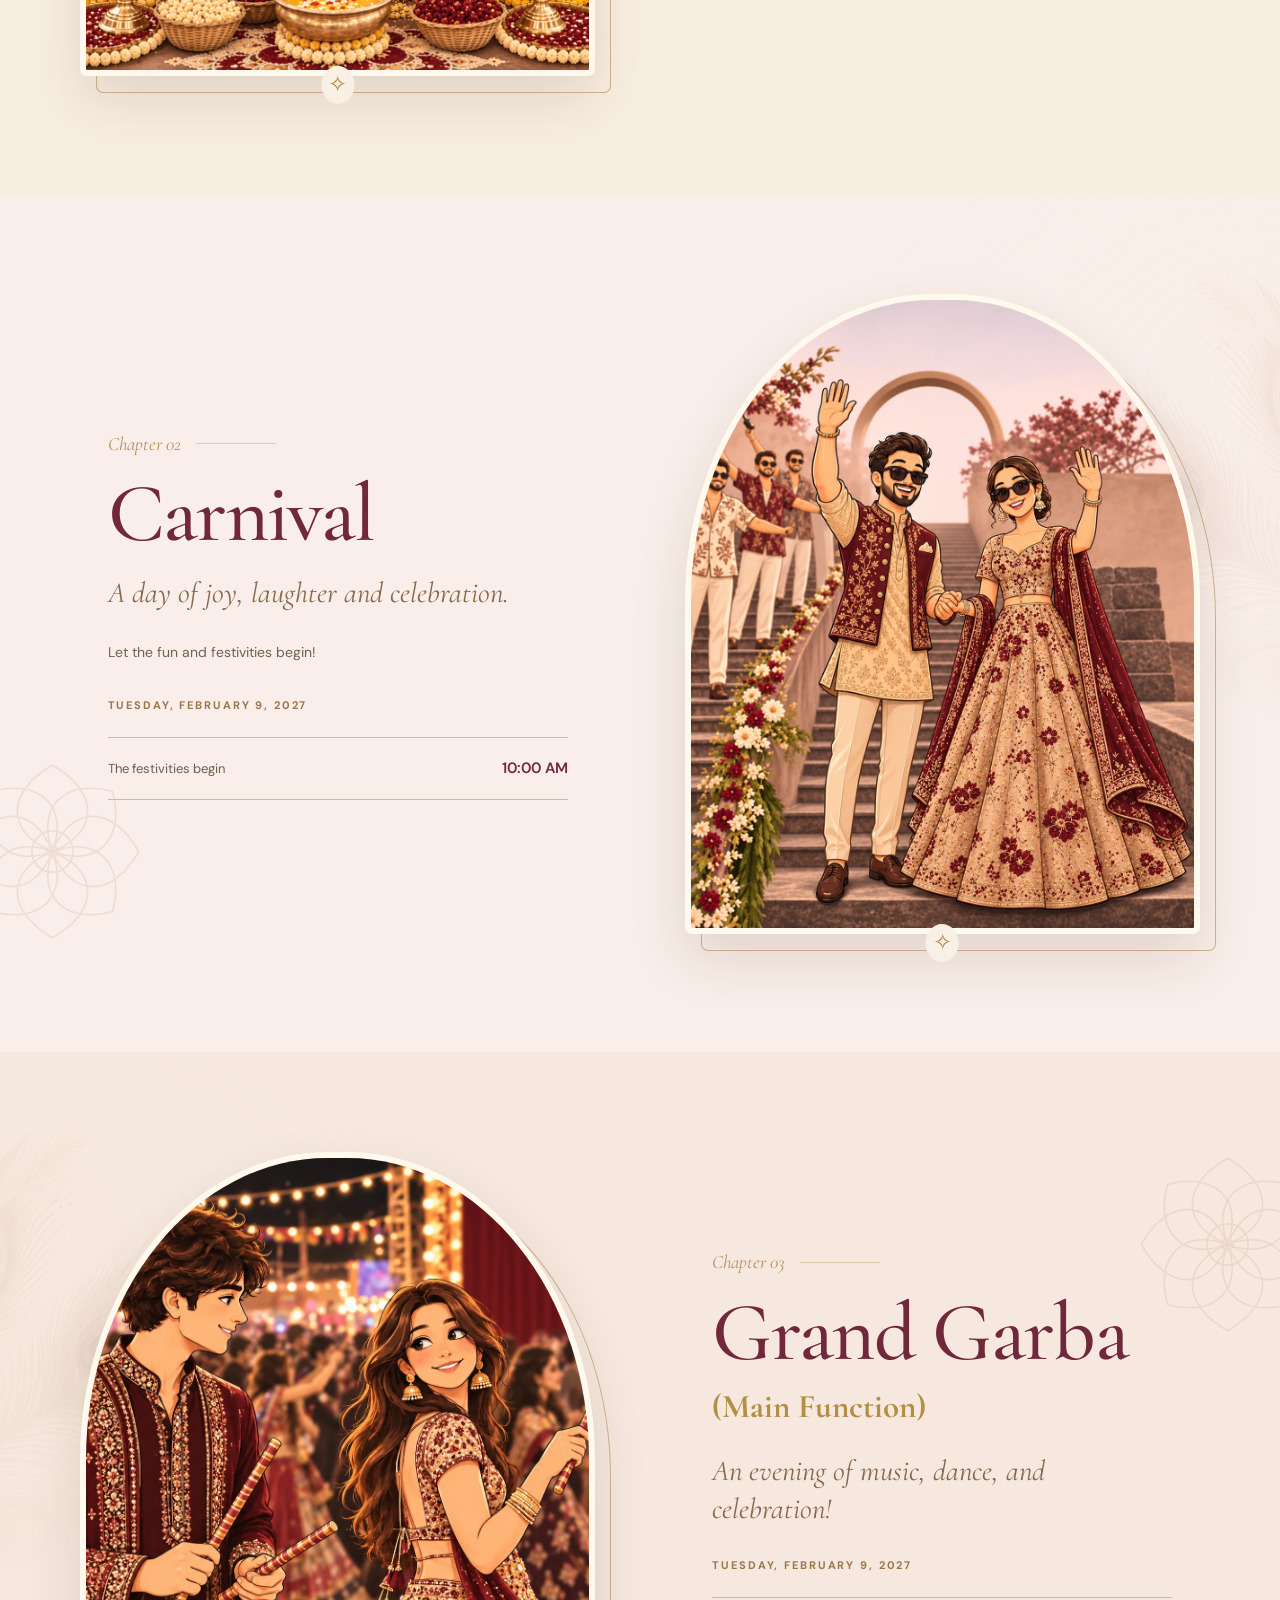
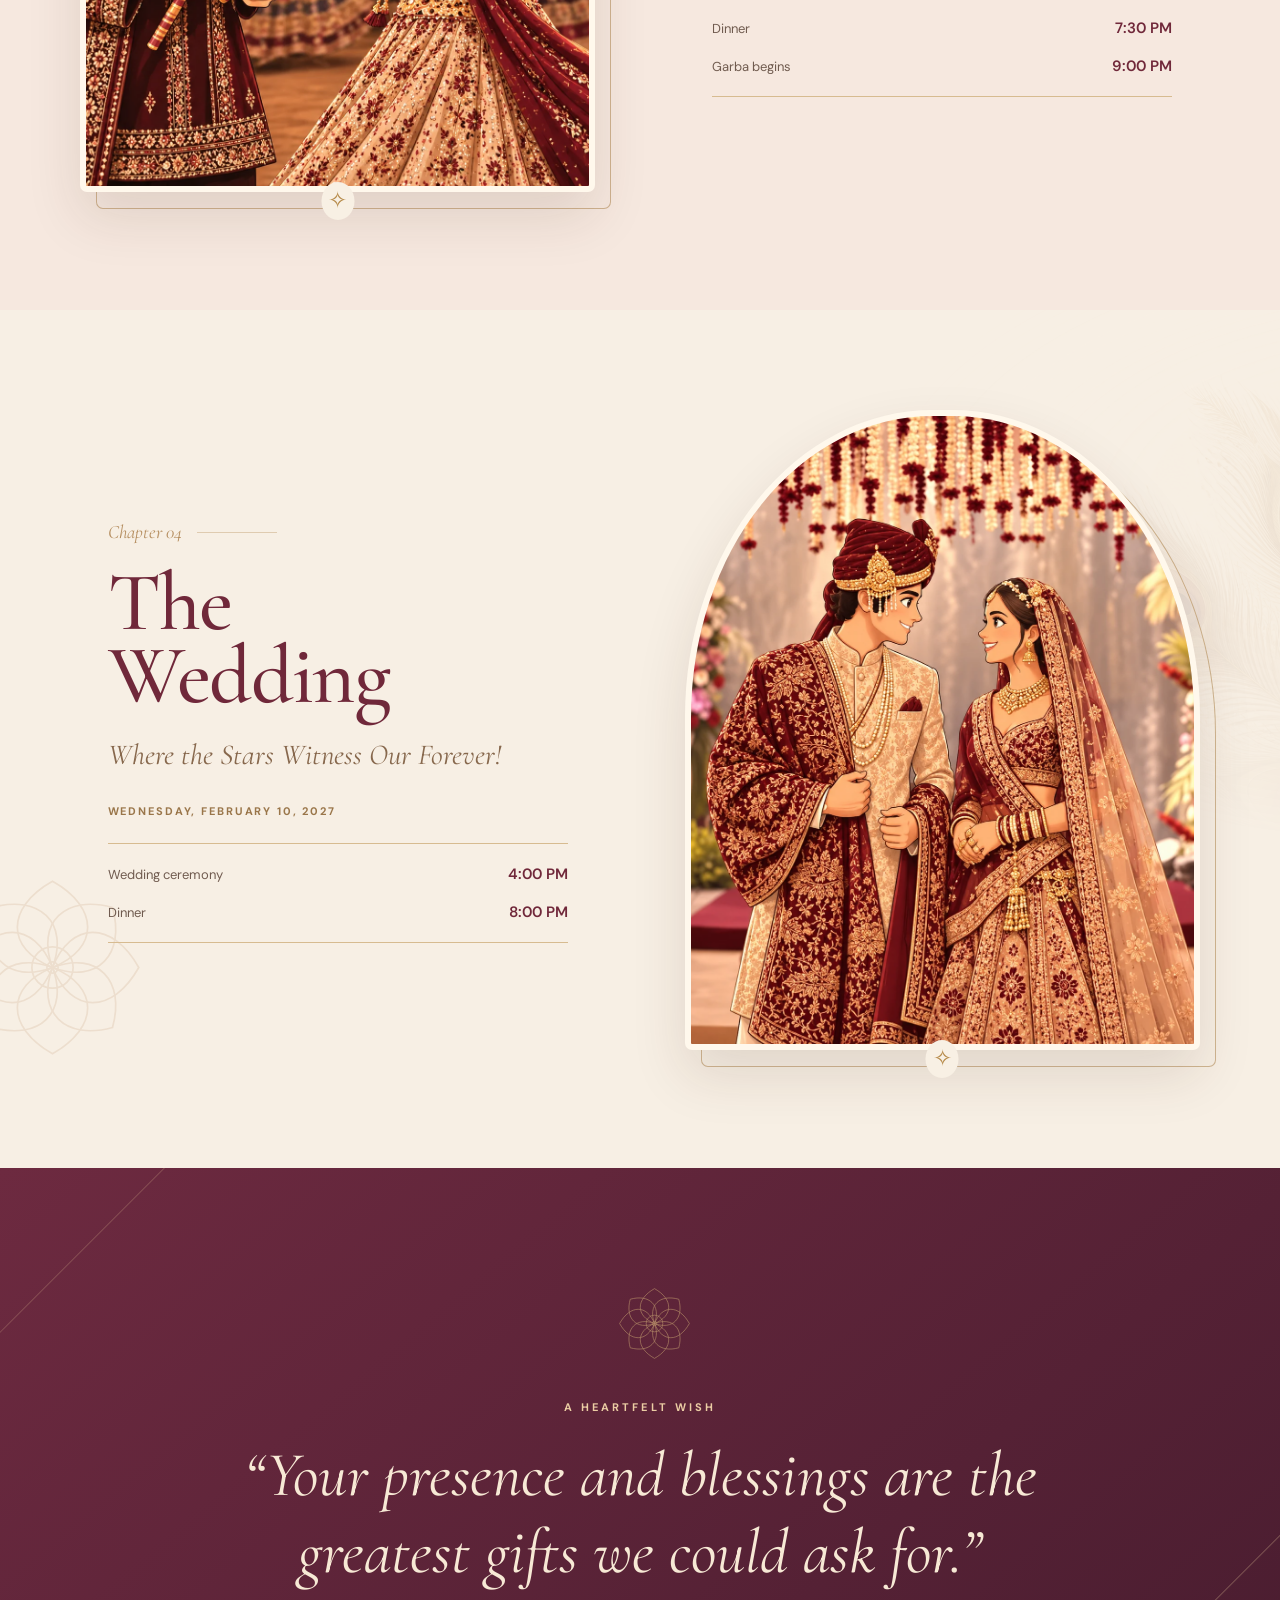
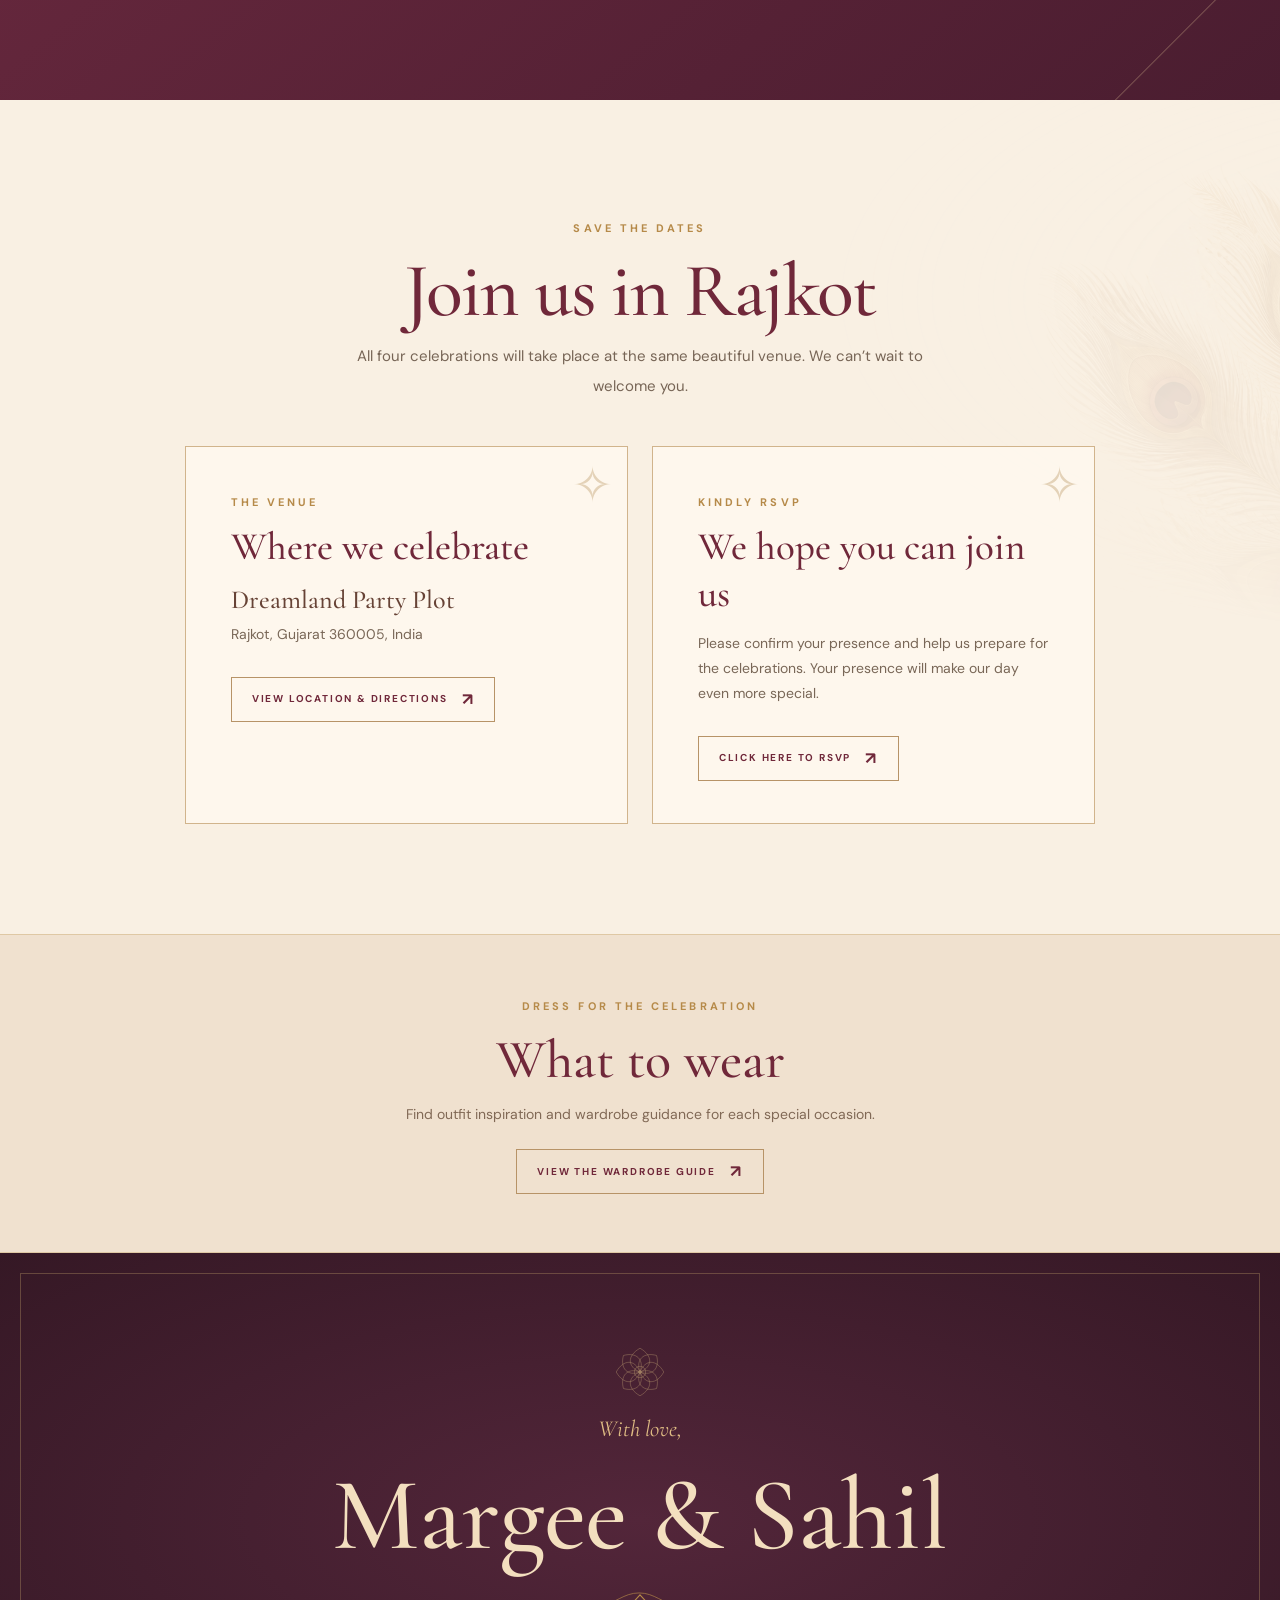
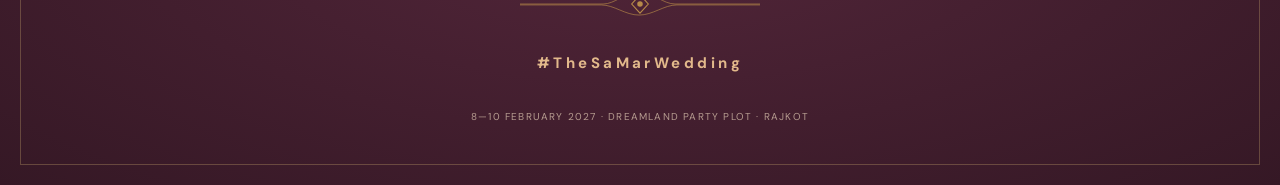
==== commit ce85ae75: "Remove seal focus ring and fill seal with the original monogram" ====
--- a/margee/index.html
+++ b/margee/index.html
@@ -16,7 +16,7 @@
 <link href="https://fonts.googleapis.com/css2?family=Cormorant+Garamond:ital,wght@0,400;0,500;0,600;0,700;1,400;1,500&family=DM+Sans:wght@400;500;600;700&display=swap" rel="stylesheet">
 <link rel="stylesheet" href="css/styles.css?v=20261117-3">
 <link rel="stylesheet" href="css/responsive.css?v=20261117-2">
-<link rel="stylesheet" href="/css/invitation-entry.css?v=20261124-3">
+<link rel="stylesheet" href="/css/invitation-entry.css?v=20261124-4">
 <script src="js/init.js"></script>
 <script src="/js/invitation-entry.js?v=20261124-2" defer></script>
 <script src="/js/invitation.js?v=20261124-3" defer></script>
--- a/css/invitation-entry.css
+++ b/css/invitation-entry.css
@@ -514,7 +514,8 @@
   }
 
 
-.kankotri__seal:focus-visible { outline: 3px solid #b68a49; outline-offset: 5px; }
+.kankotri__seal:focus-visible { outline: none; }
+.kankotri__seal:focus-visible img { filter: drop-shadow(0 0 2px #9e742f); }
 html[data-invitation-state="closed"] .invitation::after {
   animation: envelope-feather-sway 7.1s ease-in-out -1.8s infinite alternate;
 }
@@ -729,7 +730,7 @@
 .invitation--ivory .kankotri__seal {
   top: 72%;
   left: 50%;
-  width: 17.5%;
+  width: 20%;
   height: auto;
   min-width: 44px;
   min-height: 44px;
@@ -737,7 +738,11 @@
   border-radius: 50%;
 }
 
-.invitation--ivory .kankotri__seal img { opacity: 1; }
+.invitation--ivory .kankotri__seal img {
+  width: 112%;
+  max-width: none;
+  opacity: 1;
+}
 .invitation--ivory .invitation__hint { margin-top: 1.5rem; color: #927652; font-size: .9rem; }
 
 html[data-invitation-state="opening"] .invitation--ivory .kankotri__card {
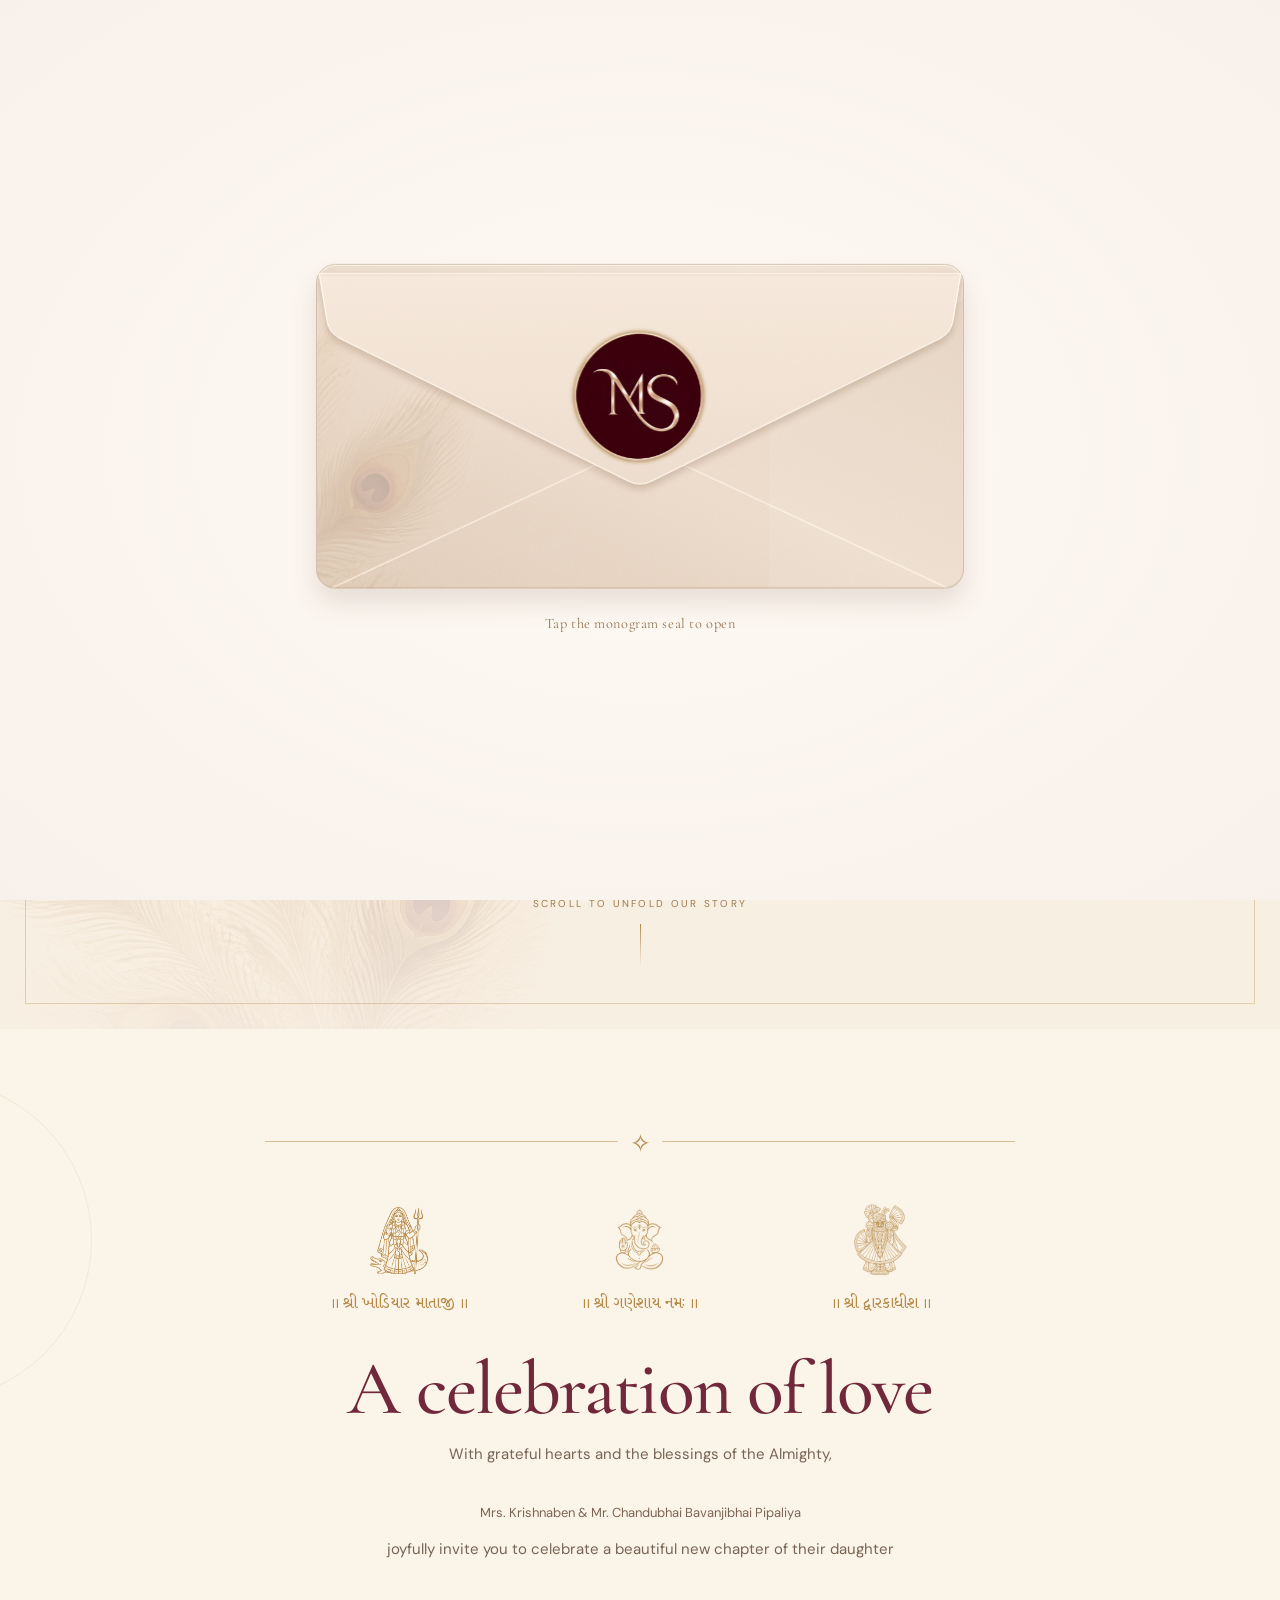
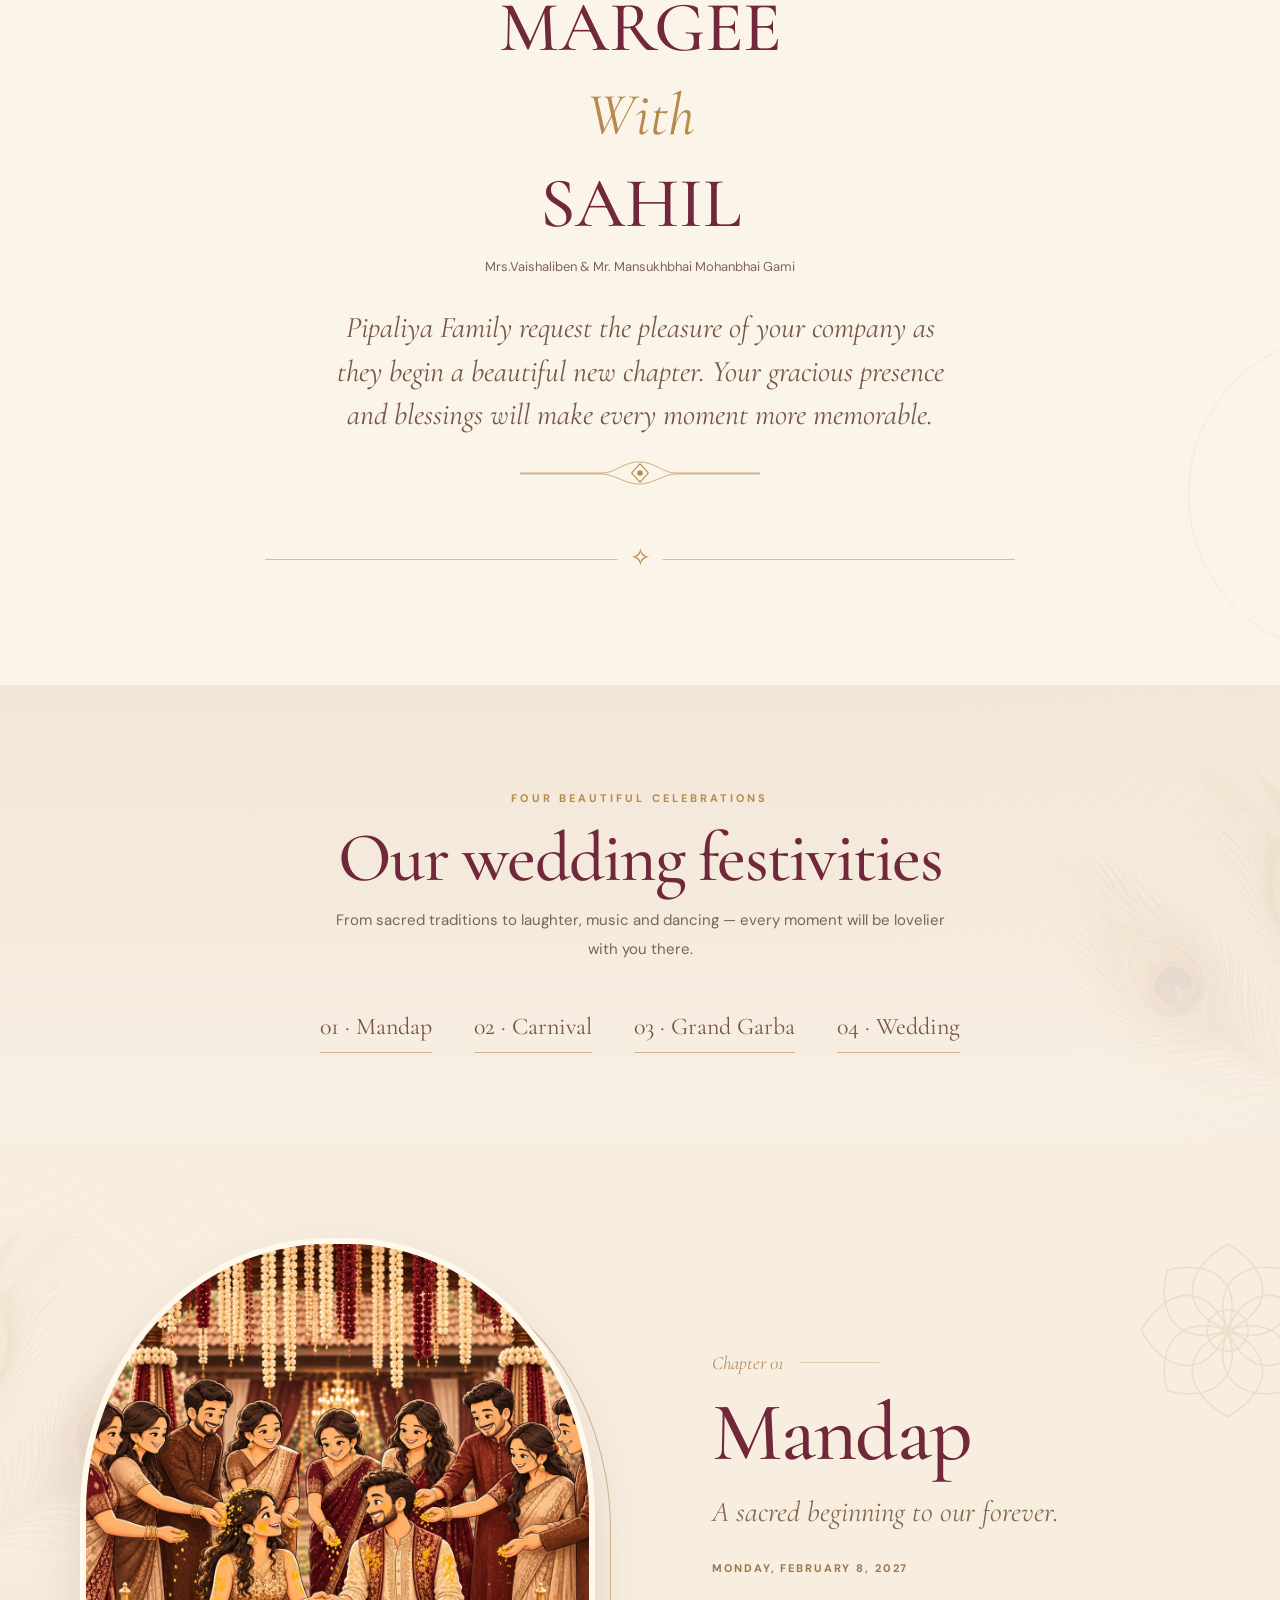
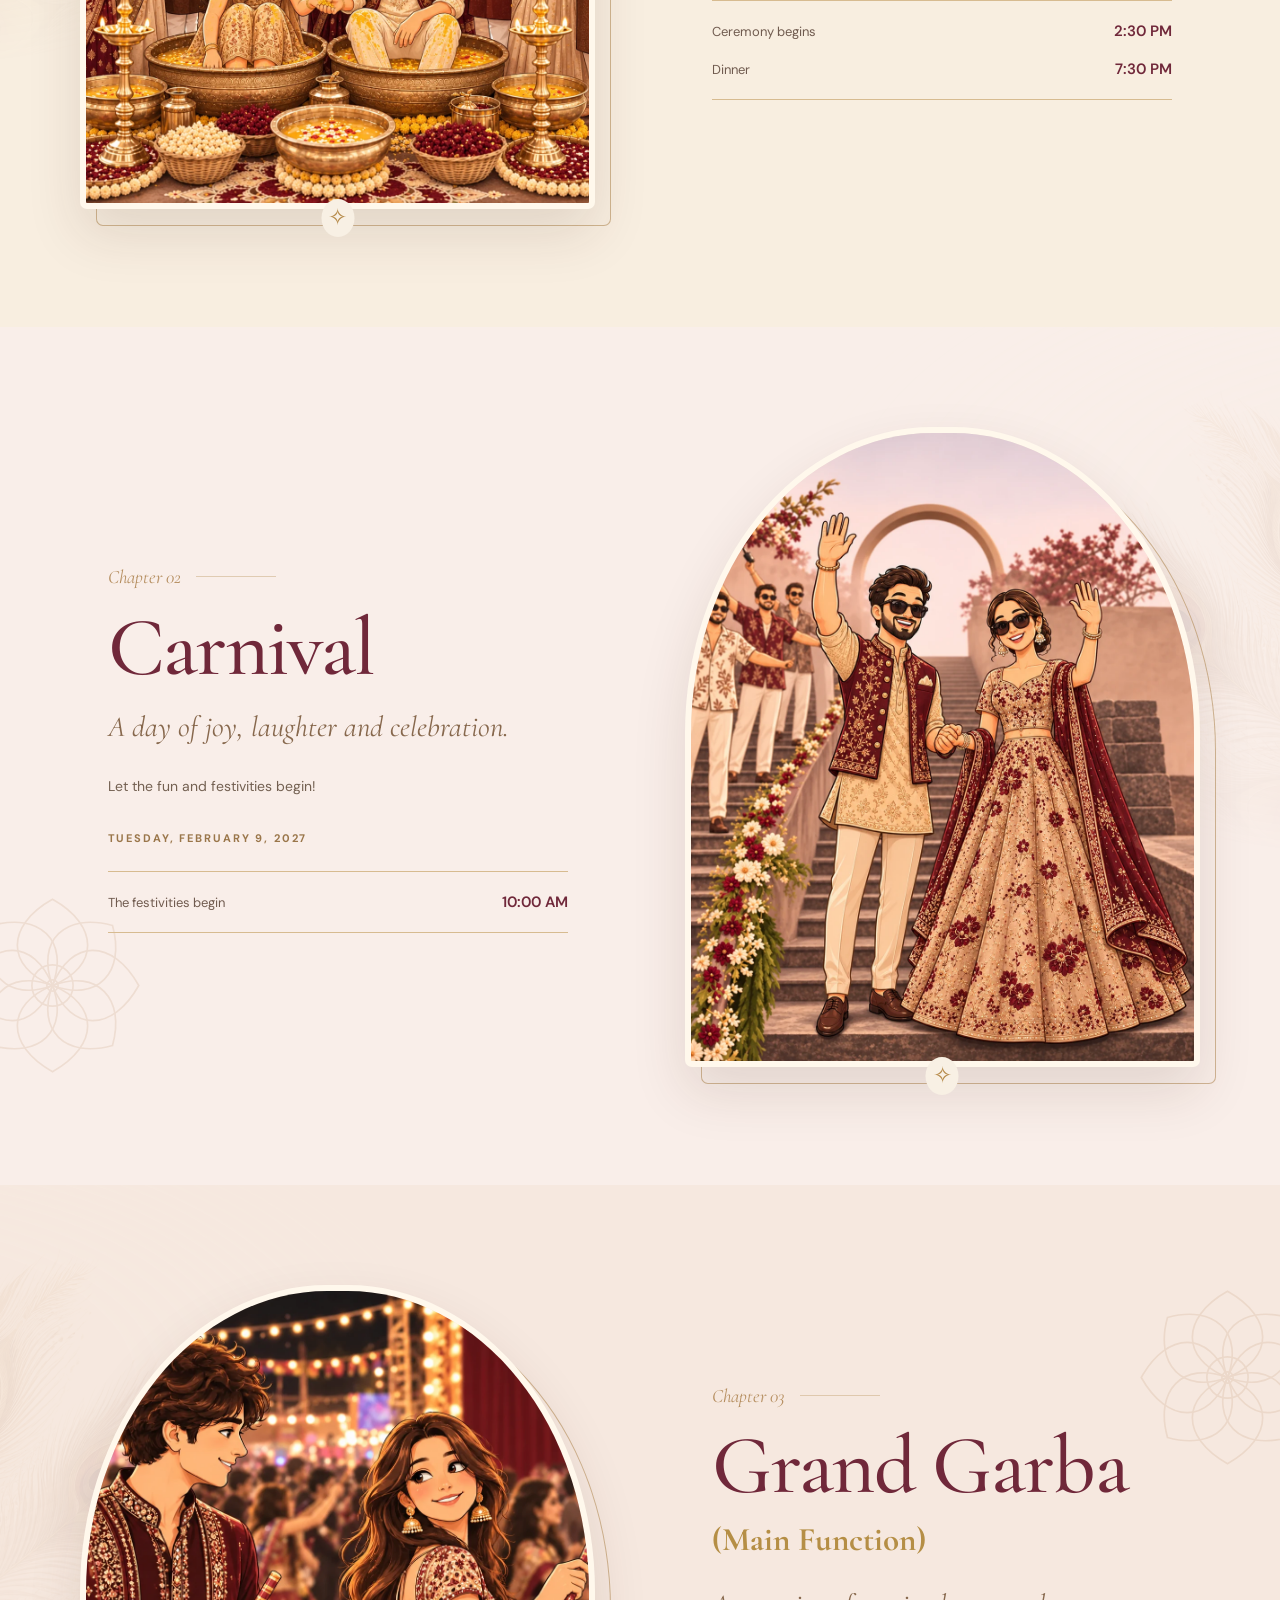
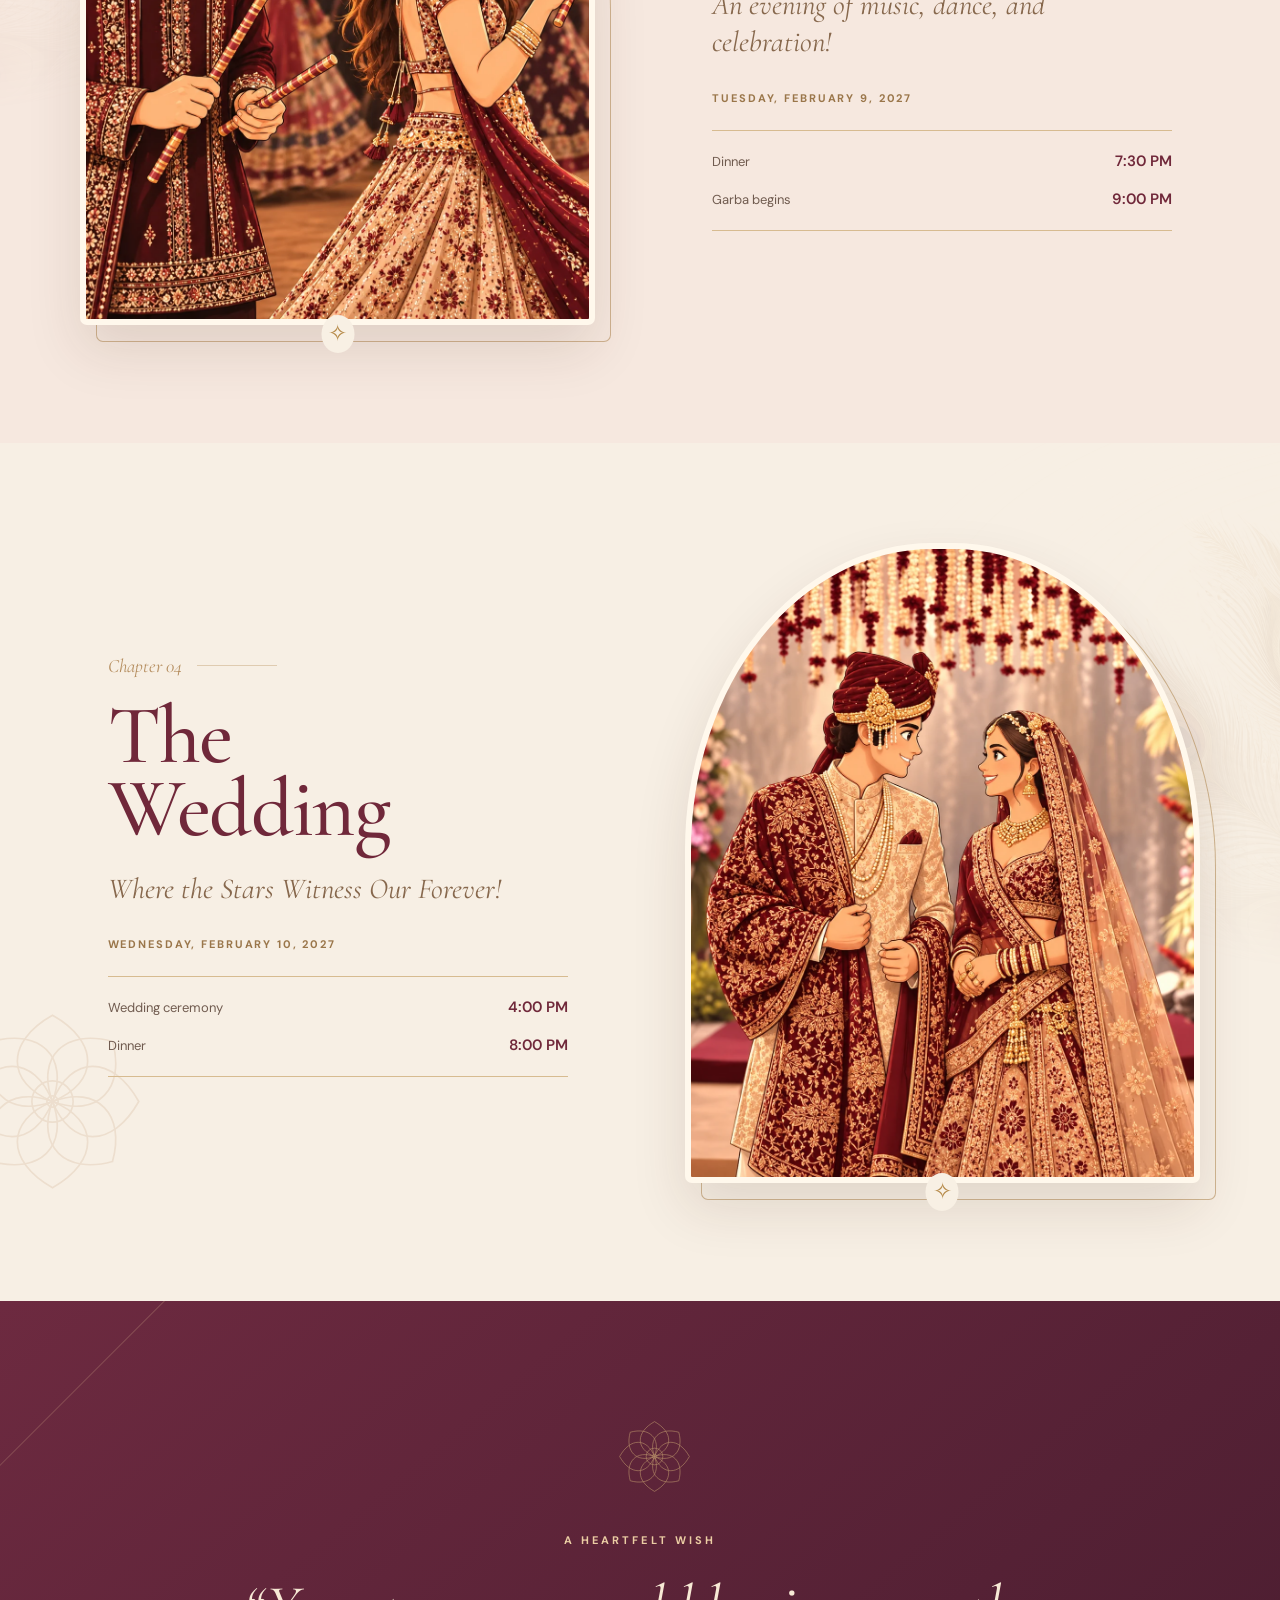
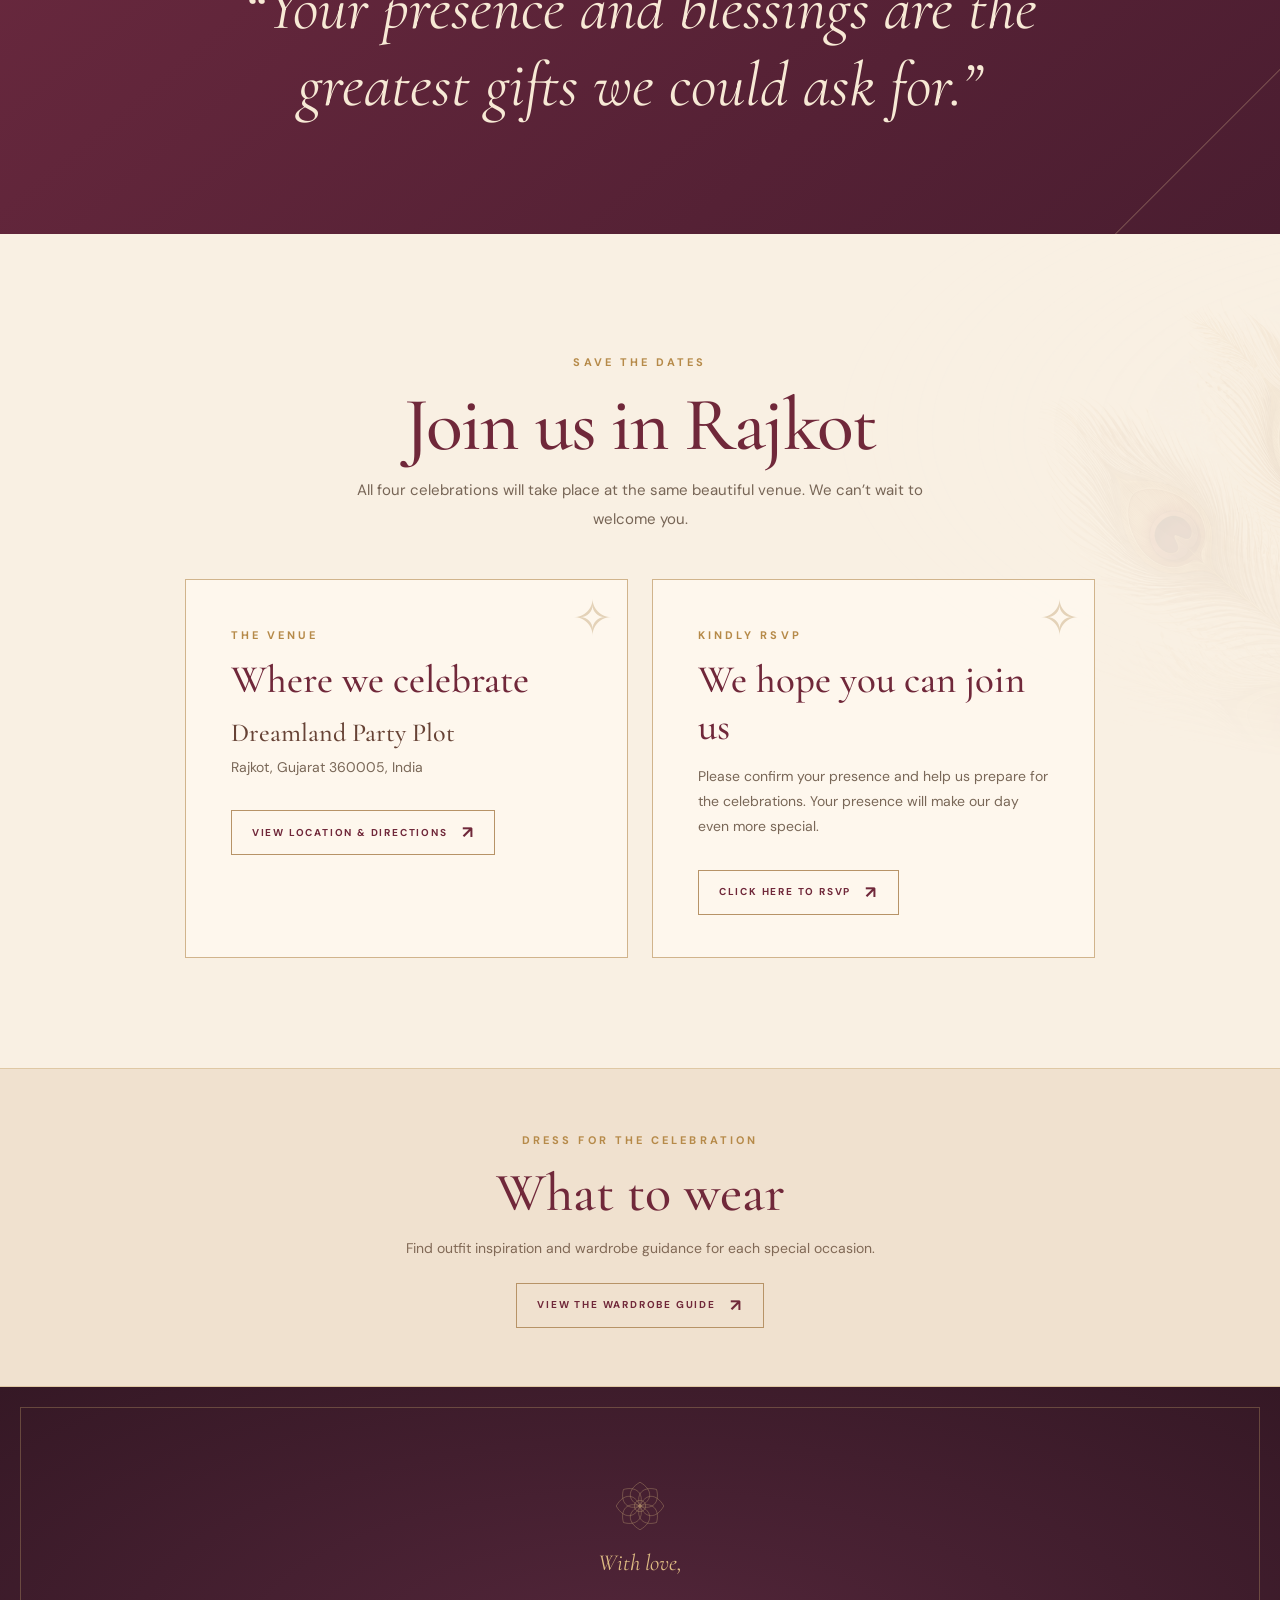
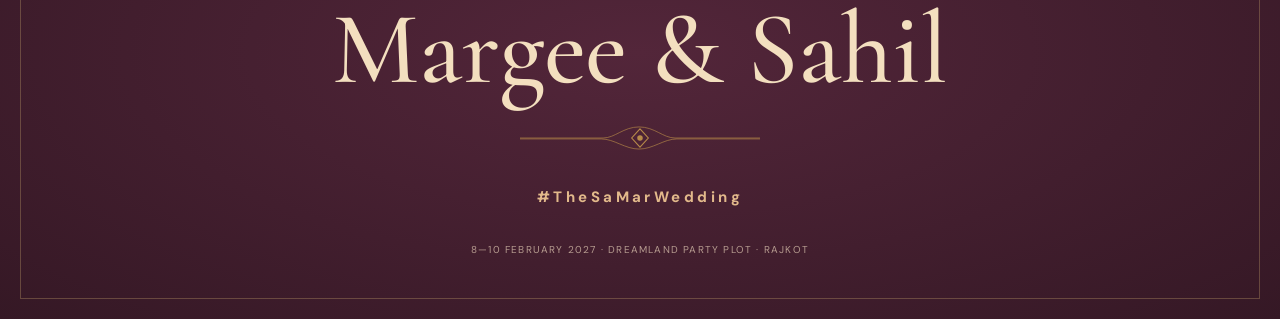
==== commit c1569dea: "Show shared deity blessing row across all invitations" ====
--- a/margee/index.html
+++ b/margee/index.html
@@ -16,10 +16,12 @@
 <link href="https://fonts.googleapis.com/css2?family=Cormorant+Garamond:ital,wght@0,400;0,500;0,600;0,700;1,400;1,500&family=DM+Sans:wght@400;500;600;700&display=swap" rel="stylesheet">
 <link rel="stylesheet" href="css/styles.css?v=20261117-3">
 <link rel="stylesheet" href="css/responsive.css?v=20261117-2">
-<link rel="stylesheet" href="/css/invitation-entry.css?v=20261124-4">
+<link rel="stylesheet" href="/css/invitation-entry.css?v=20261124-5">
 <script src="js/init.js"></script>
 <script src="/js/invitation-entry.js?v=20261124-2" defer></script>
-<script src="/js/invitation.js?v=20261124-3" defer></script>
+<script src="/js/invitation.js?v=20261124-5" defer></script>
+<link rel="stylesheet" href="/margee/gujarati/css/fonts.css">
+<link rel="stylesheet" href="/css/invitation-deities.css?v=20261124-1">
 </head>
 <body>
 <div class="progress" aria-hidden="true"></div>
@@ -44,7 +46,13 @@
 <!-- EDIT: Family invitation -->
 <section class="section intro" id="invitation">
 <div class="page-width"><div class="intro__card">
-<div data-reveal><h2 class="section__heading">A celebration of love</h2><p class="section__intro">With grateful hearts and the blessings of the Almighty,</p></div>
+<div data-reveal>
+<div class="kankotri__invocations" lang="gu">
+<div class="kankotri__deity"><div class="kankotri__deity-art"><img src="/margee/gujarati/images/khodiyar-ma-gold.png" alt="શ્રી ખોડિયાર માતાજીનું કલાત્મક ચિત્ર" width="916" height="1024" loading="lazy"></div><span>॥ શ્રી ખોડિયાર માતાજી ॥</span></div>
+<div class="kankotri__deity"><div class="kankotri__deity-art"><img class="kankotri__ganpati" src="/margee/gujarati/images/ganpati-ji-gold.png" alt="શ્રી ગણેશજીનું કલાત્મક ચિત્ર" width="1254" height="1254" loading="lazy"></div><span>॥ શ્રી ગણેશાય નમઃ ॥</span></div>
+<div class="kankotri__deity"><div class="kankotri__deity-art"><img src="/margee/gujarati/images/dwarkadhish-gold.png" alt="શ્રી દ્વારકાધીશનું કલાત્મક ચિત્ર" width="1088" height="1445" loading="lazy"></div><span>॥ શ્રી દ્વારકાધીશ ॥</span></div>
+</div>
+<h2 class="section__heading">A celebration of love</h2><p class="section__intro">With grateful hearts and the blessings of the Almighty,</p></div>
 <div class="intro__names">
 <div class="person" data-reveal="left"><p class="parents">Mrs. Krishnaben &amp; Mr. Chandubhai Bavanjibhai Pipaliya</p><p class="section__intro">joyfully invite you to celebrate a beautiful new chapter of their daughter</p><strong>MARGEE</strong></div>
 <div class="intro__amp" data-reveal>With</div>
--- a/css/invitation-entry.css
+++ b/css/invitation-entry.css
@@ -820,3 +820,71 @@
   25%, 80% { opacity: 1; transform: translateY(0) scale(1); }
   100% { opacity: 0; transform: translateY(-2.5vh) scale(1.018); }
 }
+
+/* Keep touch-device motion on flat composited layers with fixed scene geometry. */
+.invitation--ivory[data-mobile-motion="true"] { align-items: start; }
+.invitation--ivory[data-mobile-motion="true"] .invitation__stage {
+  --envelope-width: var(--mobile-envelope-width);
+  height: var(--mobile-stage-height);
+  max-height: none;
+  align-content: center;
+  perspective: none;
+}
+
+.invitation--ivory[data-mobile-motion="true"] .kankotri {
+  width: var(--mobile-envelope-width);
+  transform-style: flat;
+}
+
+.invitation--ivory[data-mobile-motion="true"] .kankotri__back {
+  top: 54%;
+  transition: none;
+}
+
+.invitation--ivory[data-mobile-motion="true"] .kankotri__flap {
+  z-index: 5;
+  backface-visibility: visible;
+  -webkit-backface-visibility: visible;
+  will-change: transform, opacity;
+}
+
+html[data-invitation-state="opening"] .invitation--ivory[data-mobile-motion="true"] .kankotri__flap {
+  animation: mobile-flap-open 650ms linear 120ms both;
+}
+
+html[data-invitation-state="opening"] .invitation--ivory[data-mobile-motion="true"] .kankotri__card {
+  animation: mobile-card-open 1350ms linear 280ms both;
+}
+
+html[data-invitation-state="opening"] .invitation--ivory[data-mobile-motion="true"] .kankotri {
+  animation: mobile-envelope-open 3580ms linear both;
+}
+
+@keyframes mobile-flap-open {
+  0% { opacity: 1; transform: scaleY(1); animation-timing-function: ease-in-out; }
+  75% { opacity: .3; transform: scaleY(.18); }
+  100% { opacity: 0; transform: scaleY(0); }
+}
+
+@keyframes mobile-card-open {
+  0% { opacity: 0; transform: translateY(28%); animation-timing-function: ease-out; }
+  55% { opacity: 1; transform: translateY(7%); animation-timing-function: ease-out; }
+  100% { opacity: 1; transform: translateY(0); }
+}
+
+@keyframes mobile-envelope-open {
+  0% { opacity: 1; transform: translateY(-27%); animation-timing-function: cubic-bezier(.4, 0, .2, 1); }
+  36%, 86% { opacity: 1; transform: translateY(0); }
+  100% { opacity: 0; transform: translateY(0); }
+}
+
+@media (max-width: 800px), (pointer: coarse) {
+  html[data-invitation-state="closed"] .invitation-page-shell *,
+  html[data-invitation-state="closed"] .invitation-page-shell *::before,
+  html[data-invitation-state="closed"] .invitation-page-shell *::after,
+  html[data-invitation-state="opening"] .invitation-page-shell *,
+  html[data-invitation-state="opening"] .invitation-page-shell *::before,
+  html[data-invitation-state="opening"] .invitation-page-shell *::after {
+    animation-play-state: paused !important;
+  }
+}
--- a/margee/gujarati/css/fonts.css
+++ b/margee/gujarati/css/fonts.css
@@ -0,0 +1,96 @@
+/* Locally hosted Noto Gujarati fonts. See ../fonts/*-OFL.txt for licenses. */
+/* gujarati */
+@font-face {
+  font-family: 'Noto Sans Gujarati';
+  font-style: normal;
+  font-weight: 400 700;
+  font-stretch: 100%;
+  font-display: swap;
+  src: url(../fonts/dc3754ae7eb3e7ce7914.woff2) format('woff2');
+  unicode-range: U+0951-0952, U+0964-0965, U+0A80-0AFF, U+200C-200D, U+20B9, U+25CC, U+A830-A839;
+}
+/* math */
+@font-face {
+  font-family: 'Noto Sans Gujarati';
+  font-style: normal;
+  font-weight: 400 700;
+  font-stretch: 100%;
+  font-display: swap;
+  src: url(../fonts/3d8b917d522c1dba845c.woff2) format('woff2');
+  unicode-range: U+0302-0303, U+0305, U+0307-0308, U+0310, U+0312, U+0315, U+031A, U+0326-0327, U+032C, U+032F-0330, U+0332-0333, U+0338, U+033A, U+0346, U+034D, U+0391-03A1, U+03A3-03A9, U+03B1-03C9, U+03D1, U+03D5-03D6, U+03F0-03F1, U+03F4-03F5, U+2016-2017, U+2034-2038, U+203C, U+2040, U+2043, U+2047, U+2050, U+2057, U+205F, U+2070-2071, U+2074-209F, U+20D0-20DC, U+20E1, U+20E5-20EF, U+2100-2112, U+2114-2115, U+2117-2121, U+2123-214F, U+2190, U+2192, U+2194-21AE, U+21B0-21E5, U+21F1-21F2, U+21F4-2211, U+2213-2214, U+2216-22FF, U+2308-230B, U+2310, U+2319, U+231C-2321, U+2336-237A, U+237C, U+2395, U+239B-23B7, U+23D0, U+23DC-23E1, U+2474-2475, U+25AF, U+25B3, U+25B7, U+25BD, U+25C1, U+25CA, U+25CC, U+25FB, U+266D-266F, U+27C0-27FF, U+2900-2AFF, U+2B0E-2B11, U+2B30-2B4C, U+2BFE, U+3030, U+FF5B, U+FF5D, U+1D400-1D7FF, U+1EE00-1EEFF;
+}
+/* symbols */
+@font-face {
+  font-family: 'Noto Sans Gujarati';
+  font-style: normal;
+  font-weight: 400 700;
+  font-stretch: 100%;
+  font-display: swap;
+  src: url(../fonts/c15368399f5cba5f7fbe.woff2) format('woff2');
+  unicode-range: U+0001-000C, U+000E-001F, U+007F-009F, U+20DD-20E0, U+20E2-20E4, U+2150-218F, U+2190, U+2192, U+2194-2199, U+21AF, U+21E6-21F0, U+21F3, U+2218-2219, U+2299, U+22C4-22C6, U+2300-243F, U+2440-244A, U+2460-24FF, U+25A0-27BF, U+2800-28FF, U+2921-2922, U+2981, U+29BF, U+29EB, U+2B00-2BFF, U+4DC0-4DFF, U+FFF9-FFFB, U+10140-1018E, U+10190-1019C, U+101A0, U+101D0-101FD, U+102E0-102FB, U+10E60-10E7E, U+1D2C0-1D2D3, U+1D2E0-1D37F, U+1F000-1F0FF, U+1F100-1F1AE, U+1F1E6-1F1FF, U+1F30D-1F30F, U+1F315, U+1F31C, U+1F31E, U+1F320-1F32C, U+1F336, U+1F378, U+1F37D, U+1F382, U+1F393-1F39F, U+1F3A7-1F3A8, U+1F3AC-1F3AF, U+1F3C2, U+1F3C4-1F3C6, U+1F3CA-1F3CE, U+1F3D4-1F3E0, U+1F3ED, U+1F3F1-1F3F3, U+1F3F5-1F3F7, U+1F408, U+1F415, U+1F41F, U+1F426, U+1F43F, U+1F441-1F442, U+1F444, U+1F446-1F449, U+1F44C-1F44E, U+1F453, U+1F46A, U+1F47D, U+1F4A3, U+1F4B0, U+1F4B3, U+1F4B9, U+1F4BB, U+1F4BF, U+1F4C8-1F4CB, U+1F4D6, U+1F4DA, U+1F4DF, U+1F4E3-1F4E6, U+1F4EA-1F4ED, U+1F4F7, U+1F4F9-1F4FB, U+1F4FD-1F4FE, U+1F503, U+1F507-1F50B, U+1F50D, U+1F512-1F513, U+1F53E-1F54A, U+1F54F-1F5FA, U+1F610, U+1F650-1F67F, U+1F687, U+1F68D, U+1F691, U+1F694, U+1F698, U+1F6AD, U+1F6B2, U+1F6B9-1F6BA, U+1F6BC, U+1F6C6-1F6CF, U+1F6D3-1F6D7, U+1F6E0-1F6EA, U+1F6F0-1F6F3, U+1F6F7-1F6FC, U+1F700-1F80B, U+1F810-1F847, U+1F850-1F859, U+1F860-1F887, U+1F890-1F8AD, U+1F8B0-1F8BB, U+1F8C0-1F8C1, U+1F8D0-1F8D8, U+1F900-1F90B, U+1F93B, U+1F946, U+1F984, U+1F996, U+1F9E9, U+1FA00-1FA6F, U+1FA70-1FA7C, U+1FA80-1FAC6, U+1FAC8, U+1FACC-1FADD, U+1FADF-1FAEB, U+1FAEF-1FAFA, U+1FB00-1FBFF;
+}
+/* latin-ext */
+@font-face {
+  font-family: 'Noto Sans Gujarati';
+  font-style: normal;
+  font-weight: 400 700;
+  font-stretch: 100%;
+  font-display: swap;
+  src: url(../fonts/643e252e28ead3d79b81.woff2) format('woff2');
+  unicode-range: U+0100-02BA, U+02BD-02C5, U+02C7-02CC, U+02CE-02D7, U+02DD-02FF, U+0304, U+0308, U+0329, U+1D00-1DBF, U+1E00-1E9F, U+1EF2-1EFF, U+2020, U+20A0-20AB, U+20AD-20C4, U+2113, U+2C60-2C7F, U+A720-A7FF;
+}
+/* latin */
+@font-face {
+  font-family: 'Noto Sans Gujarati';
+  font-style: normal;
+  font-weight: 400 700;
+  font-stretch: 100%;
+  font-display: swap;
+  src: url(../fonts/42a052424d439c24fc23.woff2) format('woff2');
+  unicode-range: U+0000-00FF, U+0131, U+0152-0153, U+02BB-02BC, U+02C6, U+02DA, U+02DC, U+0304, U+0308, U+0329, U+2000-206F, U+20AC, U+2122, U+2191, U+2193, U+2212, U+2215, U+FEFF, U+FFFD;
+}
+/* gujarati */
+@font-face {
+  font-family: 'Noto Serif Gujarati';
+  font-style: normal;
+  font-weight: 400 600;
+  font-display: swap;
+  src: url(../fonts/e2b3dda3f9d47f11c062.woff2) format('woff2');
+  unicode-range: U+0951-0952, U+0964-0965, U+0A80-0AFF, U+200C-200D, U+20B9, U+25CC, U+A830-A839;
+}
+/* math */
+@font-face {
+  font-family: 'Noto Serif Gujarati';
+  font-style: normal;
+  font-weight: 400 600;
+  font-display: swap;
+  src: url(../fonts/84f580c2236698121b45.woff2) format('woff2');
+  unicode-range: U+0302-0303, U+0305, U+0307-0308, U+0310, U+0312, U+0315, U+031A, U+0326-0327, U+032C, U+032F-0330, U+0332-0333, U+0338, U+033A, U+0346, U+034D, U+0391-03A1, U+03A3-03A9, U+03B1-03C9, U+03D1, U+03D5-03D6, U+03F0-03F1, U+03F4-03F5, U+2016-2017, U+2034-2038, U+203C, U+2040, U+2043, U+2047, U+2050, U+2057, U+205F, U+2070-2071, U+2074-209F, U+20D0-20DC, U+20E1, U+20E5-20EF, U+2100-2112, U+2114-2115, U+2117-2121, U+2123-214F, U+2190, U+2192, U+2194-21AE, U+21B0-21E5, U+21F1-21F2, U+21F4-2211, U+2213-2214, U+2216-22FF, U+2308-230B, U+2310, U+2319, U+231C-2321, U+2336-237A, U+237C, U+2395, U+239B-23B7, U+23D0, U+23DC-23E1, U+2474-2475, U+25AF, U+25B3, U+25B7, U+25BD, U+25C1, U+25CA, U+25CC, U+25FB, U+266D-266F, U+27C0-27FF, U+2900-2AFF, U+2B0E-2B11, U+2B30-2B4C, U+2BFE, U+3030, U+FF5B, U+FF5D, U+1D400-1D7FF, U+1EE00-1EEFF;
+}
+/* symbols */
+@font-face {
+  font-family: 'Noto Serif Gujarati';
+  font-style: normal;
+  font-weight: 400 600;
+  font-display: swap;
+  src: url(../fonts/d97b61cabe8148f9e9a5.woff2) format('woff2');
+  unicode-range: U+0001-000C, U+000E-001F, U+007F-009F, U+20DD-20E0, U+20E2-20E4, U+2150-218F, U+2190, U+2192, U+2194-2199, U+21AF, U+21E6-21F0, U+21F3, U+2218-2219, U+2299, U+22C4-22C6, U+2300-243F, U+2440-244A, U+2460-24FF, U+25A0-27BF, U+2800-28FF, U+2921-2922, U+2981, U+29BF, U+29EB, U+2B00-2BFF, U+4DC0-4DFF, U+FFF9-FFFB, U+10140-1018E, U+10190-1019C, U+101A0, U+101D0-101FD, U+102E0-102FB, U+10E60-10E7E, U+1D2C0-1D2D3, U+1D2E0-1D37F, U+1F000-1F0FF, U+1F100-1F1AE, U+1F1E6-1F1FF, U+1F30D-1F30F, U+1F315, U+1F31C, U+1F31E, U+1F320-1F32C, U+1F336, U+1F378, U+1F37D, U+1F382, U+1F393-1F39F, U+1F3A7-1F3A8, U+1F3AC-1F3AF, U+1F3C2, U+1F3C4-1F3C6, U+1F3CA-1F3CE, U+1F3D4-1F3E0, U+1F3ED, U+1F3F1-1F3F3, U+1F3F5-1F3F7, U+1F408, U+1F415, U+1F41F, U+1F426, U+1F43F, U+1F441-1F442, U+1F444, U+1F446-1F449, U+1F44C-1F44E, U+1F453, U+1F46A, U+1F47D, U+1F4A3, U+1F4B0, U+1F4B3, U+1F4B9, U+1F4BB, U+1F4BF, U+1F4C8-1F4CB, U+1F4D6, U+1F4DA, U+1F4DF, U+1F4E3-1F4E6, U+1F4EA-1F4ED, U+1F4F7, U+1F4F9-1F4FB, U+1F4FD-1F4FE, U+1F503, U+1F507-1F50B, U+1F50D, U+1F512-1F513, U+1F53E-1F54A, U+1F54F-1F5FA, U+1F610, U+1F650-1F67F, U+1F687, U+1F68D, U+1F691, U+1F694, U+1F698, U+1F6AD, U+1F6B2, U+1F6B9-1F6BA, U+1F6BC, U+1F6C6-1F6CF, U+1F6D3-1F6D7, U+1F6E0-1F6EA, U+1F6F0-1F6F3, U+1F6F7-1F6FC, U+1F700-1F80B, U+1F810-1F847, U+1F850-1F859, U+1F860-1F887, U+1F890-1F8AD, U+1F8B0-1F8BB, U+1F8C0-1F8C1, U+1F8D0-1F8D8, U+1F900-1F90B, U+1F93B, U+1F946, U+1F984, U+1F996, U+1F9E9, U+1FA00-1FA6F, U+1FA70-1FA7C, U+1FA80-1FAC6, U+1FAC8, U+1FACC-1FADD, U+1FADF-1FAEB, U+1FAEF-1FAFA, U+1FB00-1FBFF;
+}
+/* latin-ext */
+@font-face {
+  font-family: 'Noto Serif Gujarati';
+  font-style: normal;
+  font-weight: 400 600;
+  font-display: swap;
+  src: url(../fonts/8ddd4b45db67dfa8c8c1.woff2) format('woff2');
+  unicode-range: U+0100-02BA, U+02BD-02C5, U+02C7-02CC, U+02CE-02D7, U+02DD-02FF, U+0304, U+0308, U+0329, U+1D00-1DBF, U+1E00-1E9F, U+1EF2-1EFF, U+2020, U+20A0-20AB, U+20AD-20C4, U+2113, U+2C60-2C7F, U+A720-A7FF;
+}
+/* latin */
+@font-face {
+  font-family: 'Noto Serif Gujarati';
+  font-style: normal;
+  font-weight: 400 600;
+  font-display: swap;
+  src: url(../fonts/840d719f0ee3310cf66d.woff2) format('woff2');
+  unicode-range: U+0000-00FF, U+0131, U+0152-0153, U+02BB-02BC, U+02C6, U+02DA, U+02DC, U+0304, U+0308, U+0329, U+2000-206F, U+20AC, U+2122, U+2191, U+2193, U+2212, U+2215, U+FEFF, U+FFFD;
+}
--- a/css/invitation-deities.css
+++ b/css/invitation-deities.css
@@ -0,0 +1,44 @@
+/* Shared blessing row for every family invitation, including narrow phones. */
+#invitation .kankotri__invocations {
+  display: grid;
+  grid-template-columns: repeat(3, minmax(0, 1fr));
+  align-items: start;
+  gap: 12px;
+  margin: 0 auto 30px;
+  color: #b68a49;
+  font-family: 'Noto Serif Gujarati', serif;
+  font-size: clamp(12px, 2.6vw, 16px);
+  font-weight: 500;
+  line-height: 1.9;
+}
+
+#invitation .kankotri__deity { min-width: 0; text-align: center; }
+
+#invitation .kankotri__deity-art {
+  display: flex;
+  align-items: center;
+  justify-content: center;
+  height: 71px;
+  margin-bottom: 14px;
+}
+
+#invitation .kankotri__deity-art img {
+  display: block;
+  width: 61px;
+  height: 71px;
+  max-width: 100%;
+  object-fit: contain;
+}
+
+#invitation .kankotri__deity > span {
+  display: block;
+  white-space: normal;
+  text-wrap: balance;
+  line-height: 1.9;
+}
+
+@media (max-width: 520px) {
+  #invitation .kankotri__invocations { gap: 8px; margin-bottom: 24px; }
+  #invitation .kankotri__deity-art { height: 60px; margin-bottom: 10px; }
+  #invitation .kankotri__deity-art img { width: 54px; height: 60px; }
+}
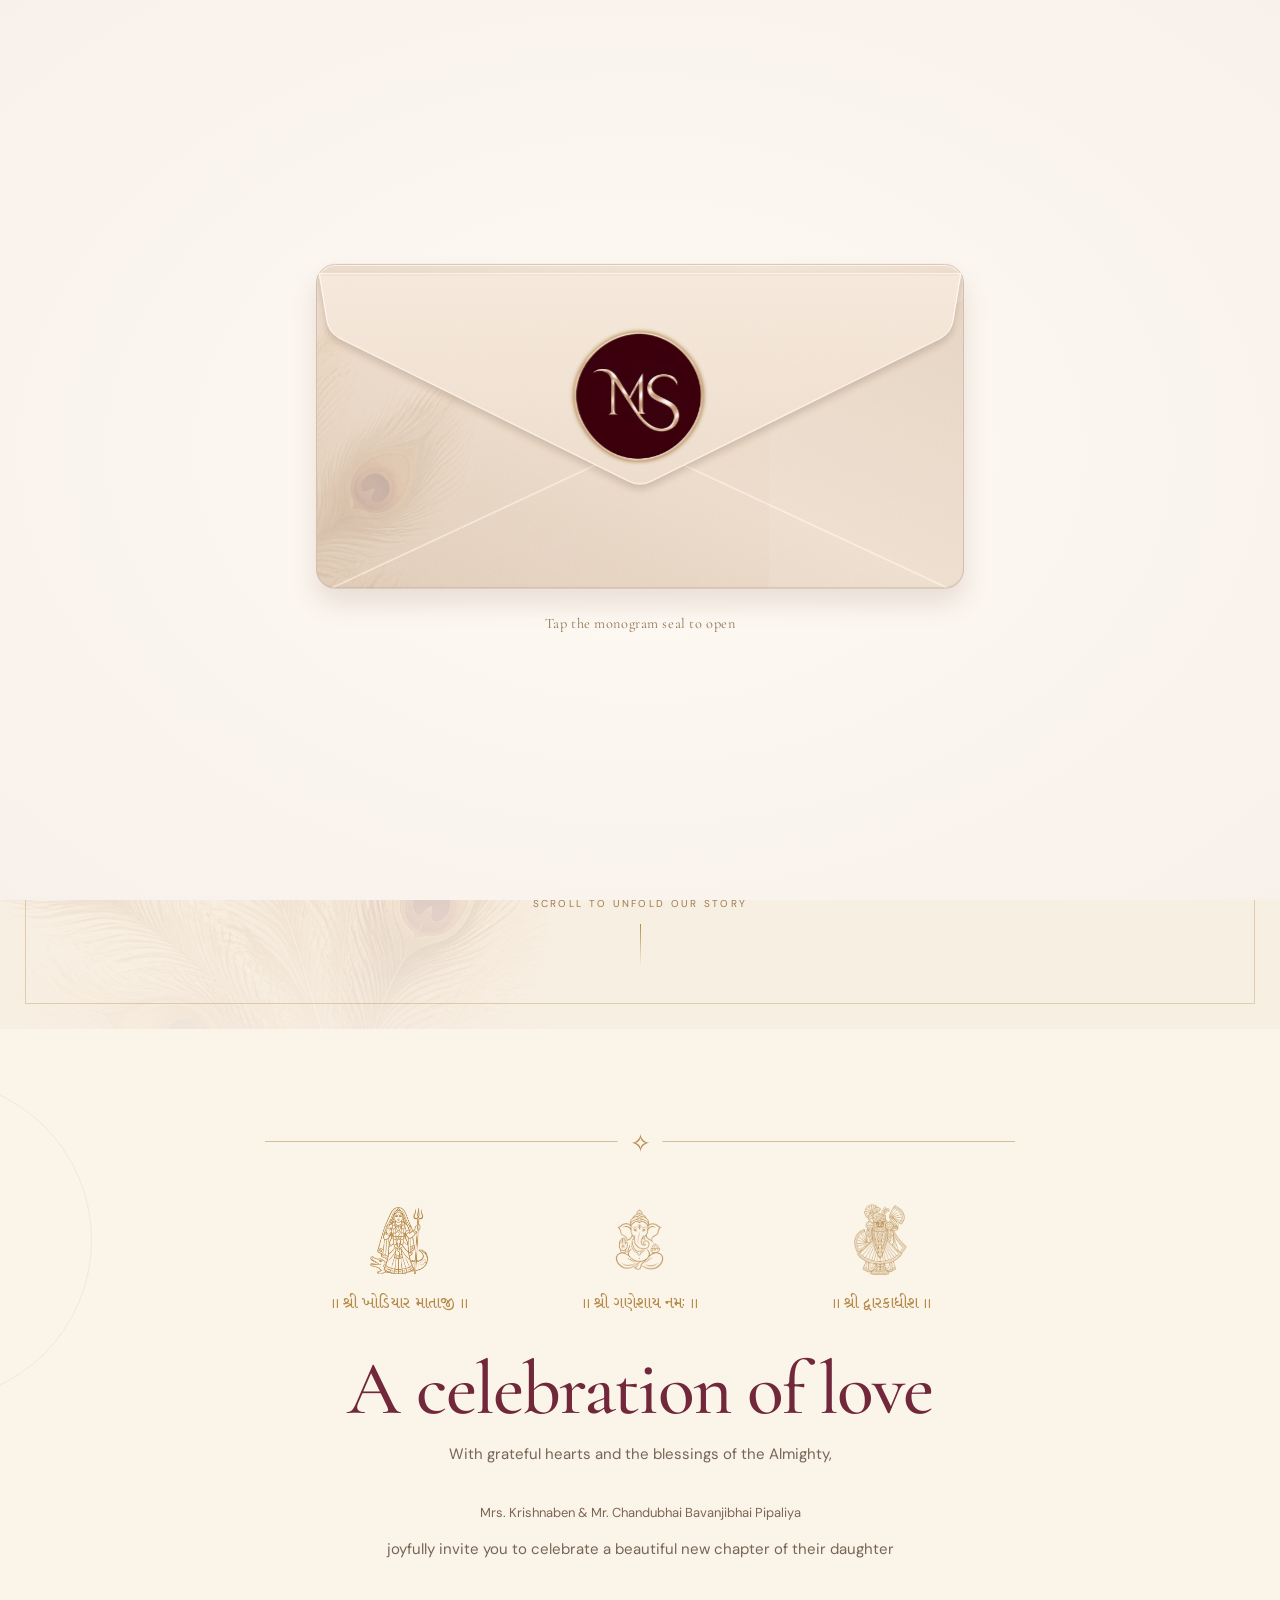
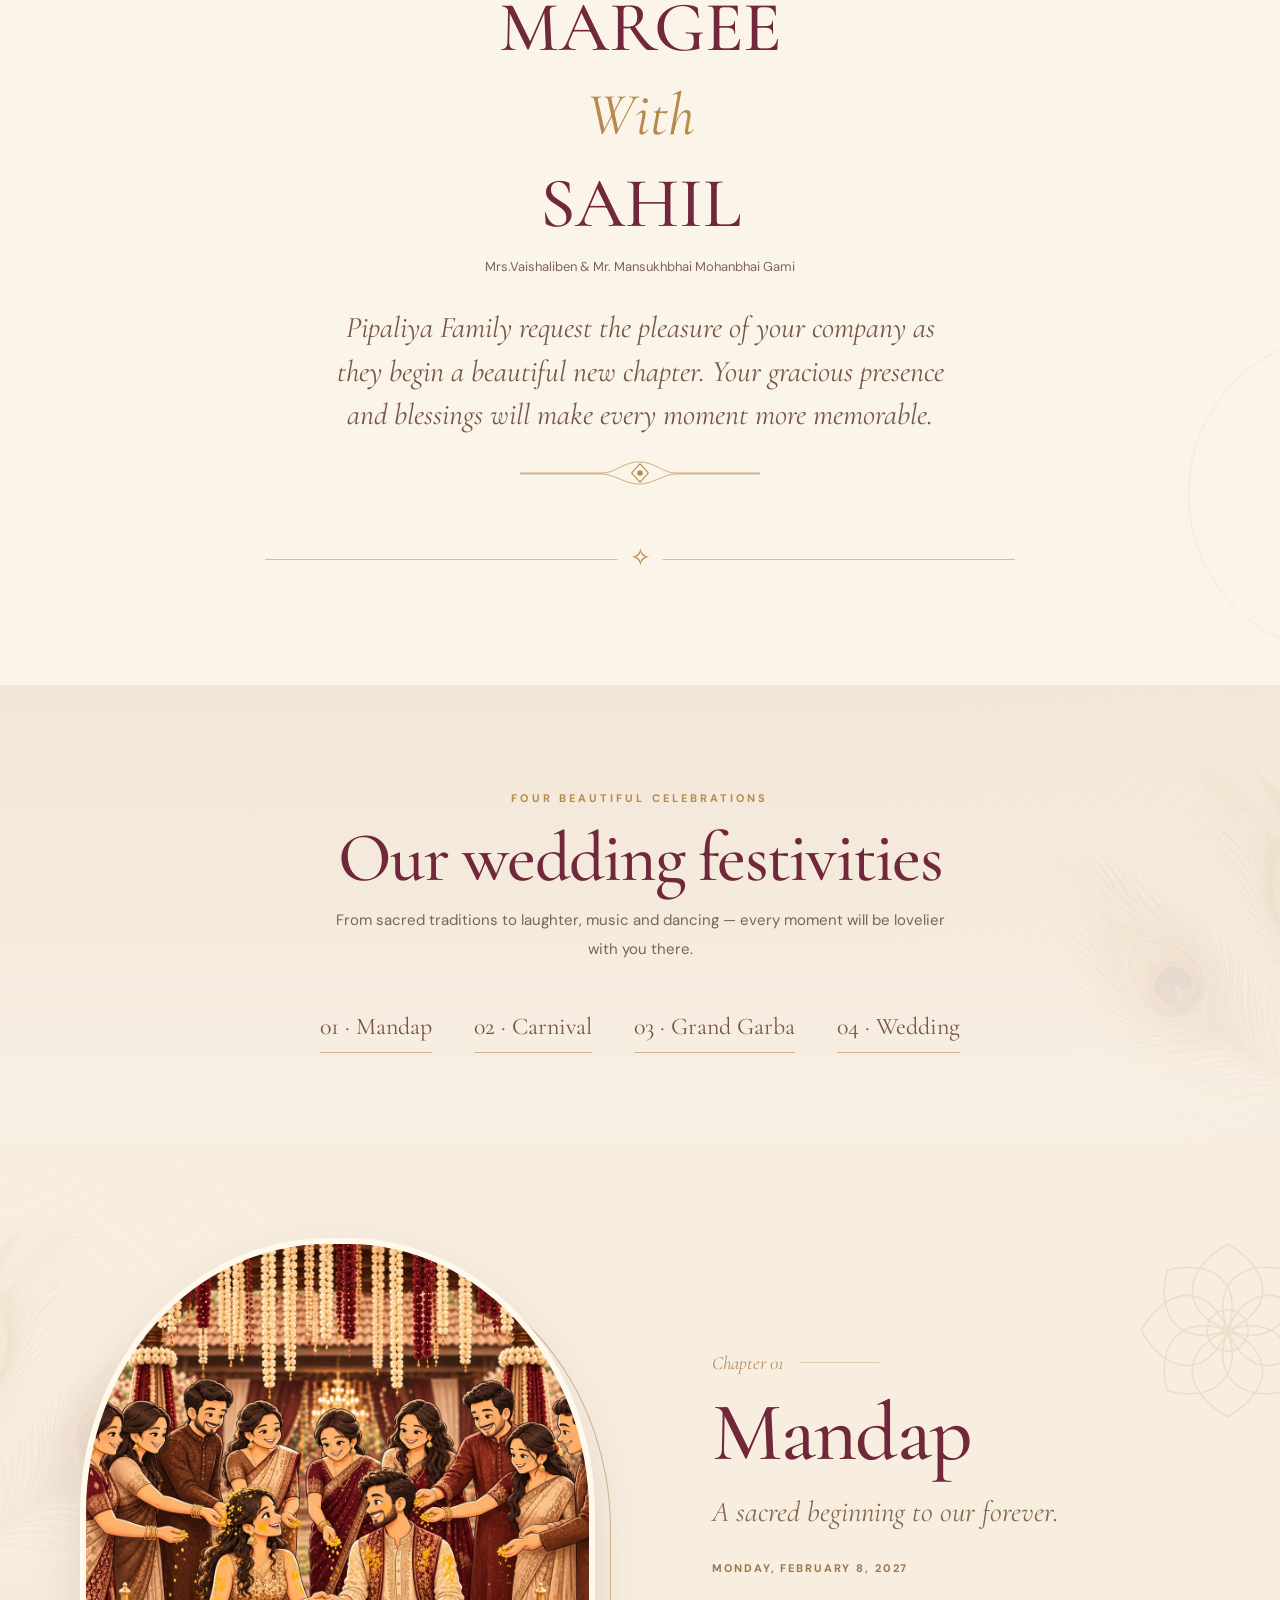
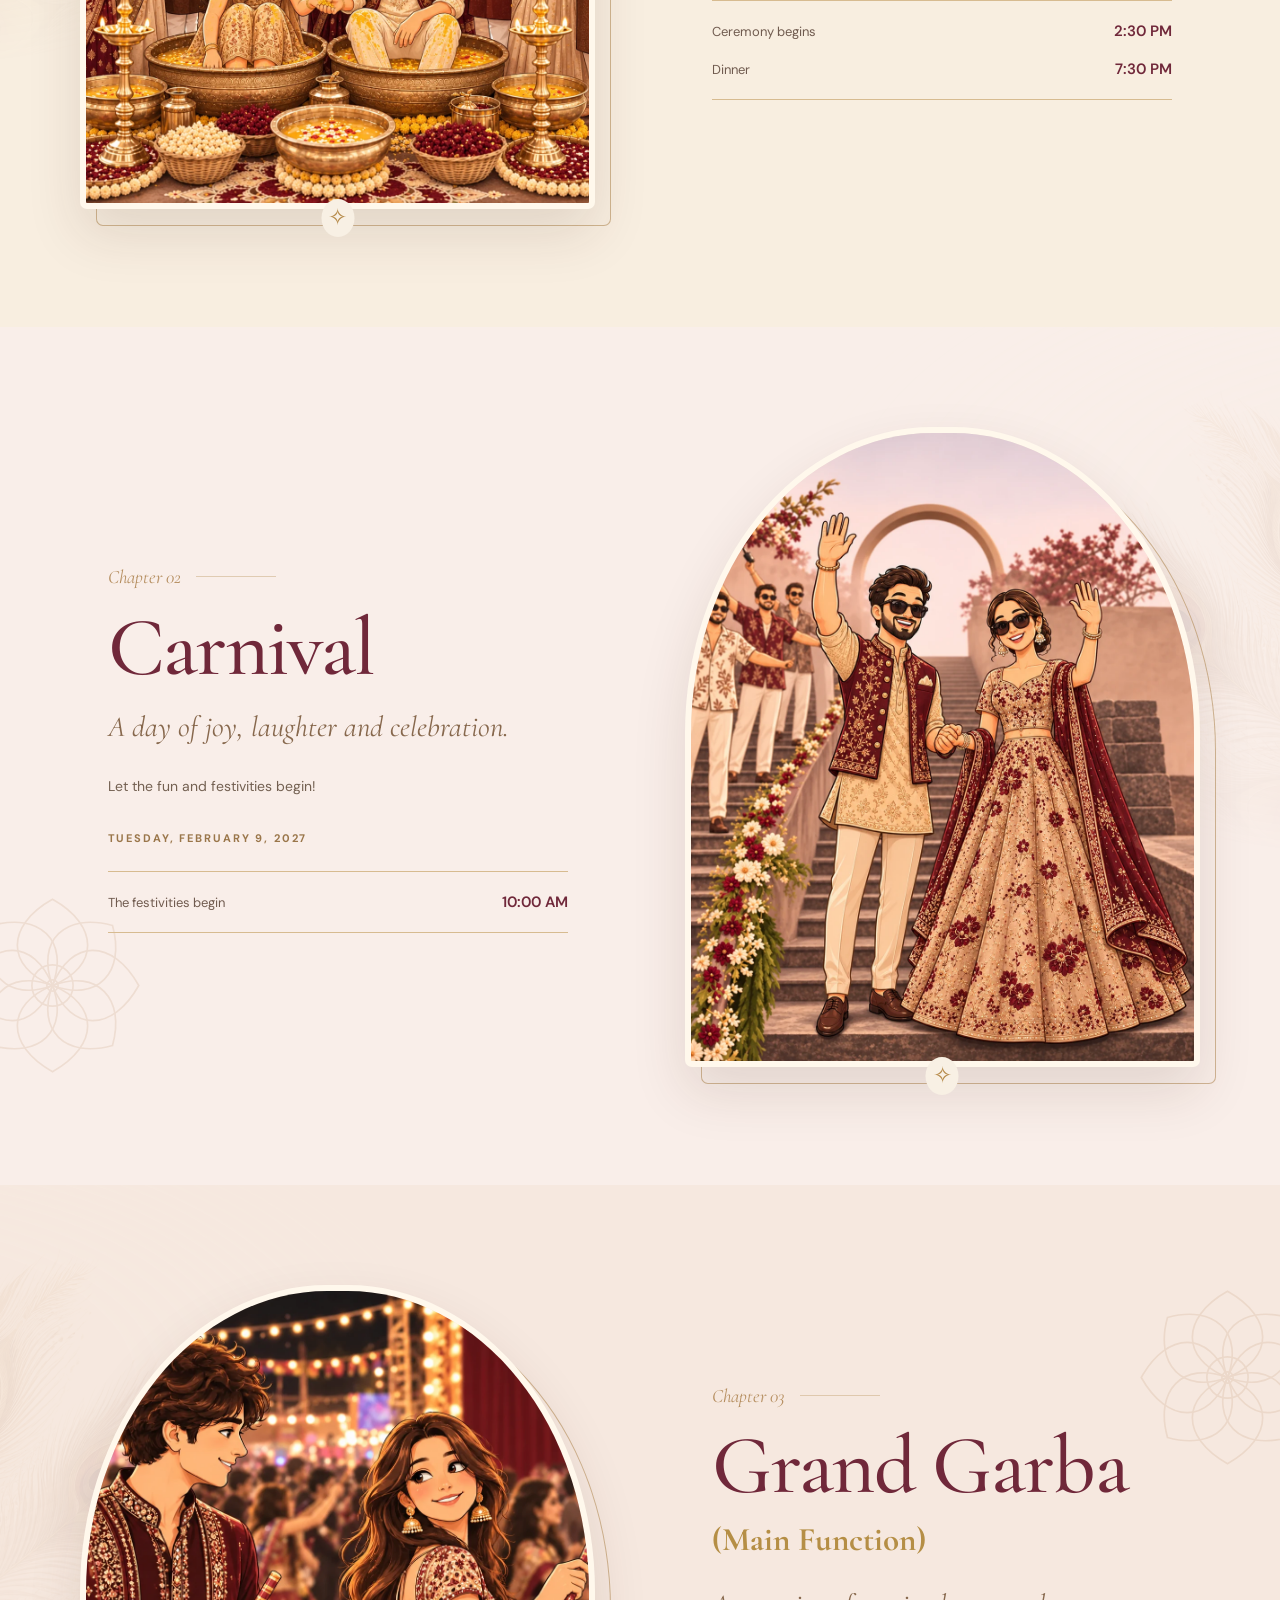
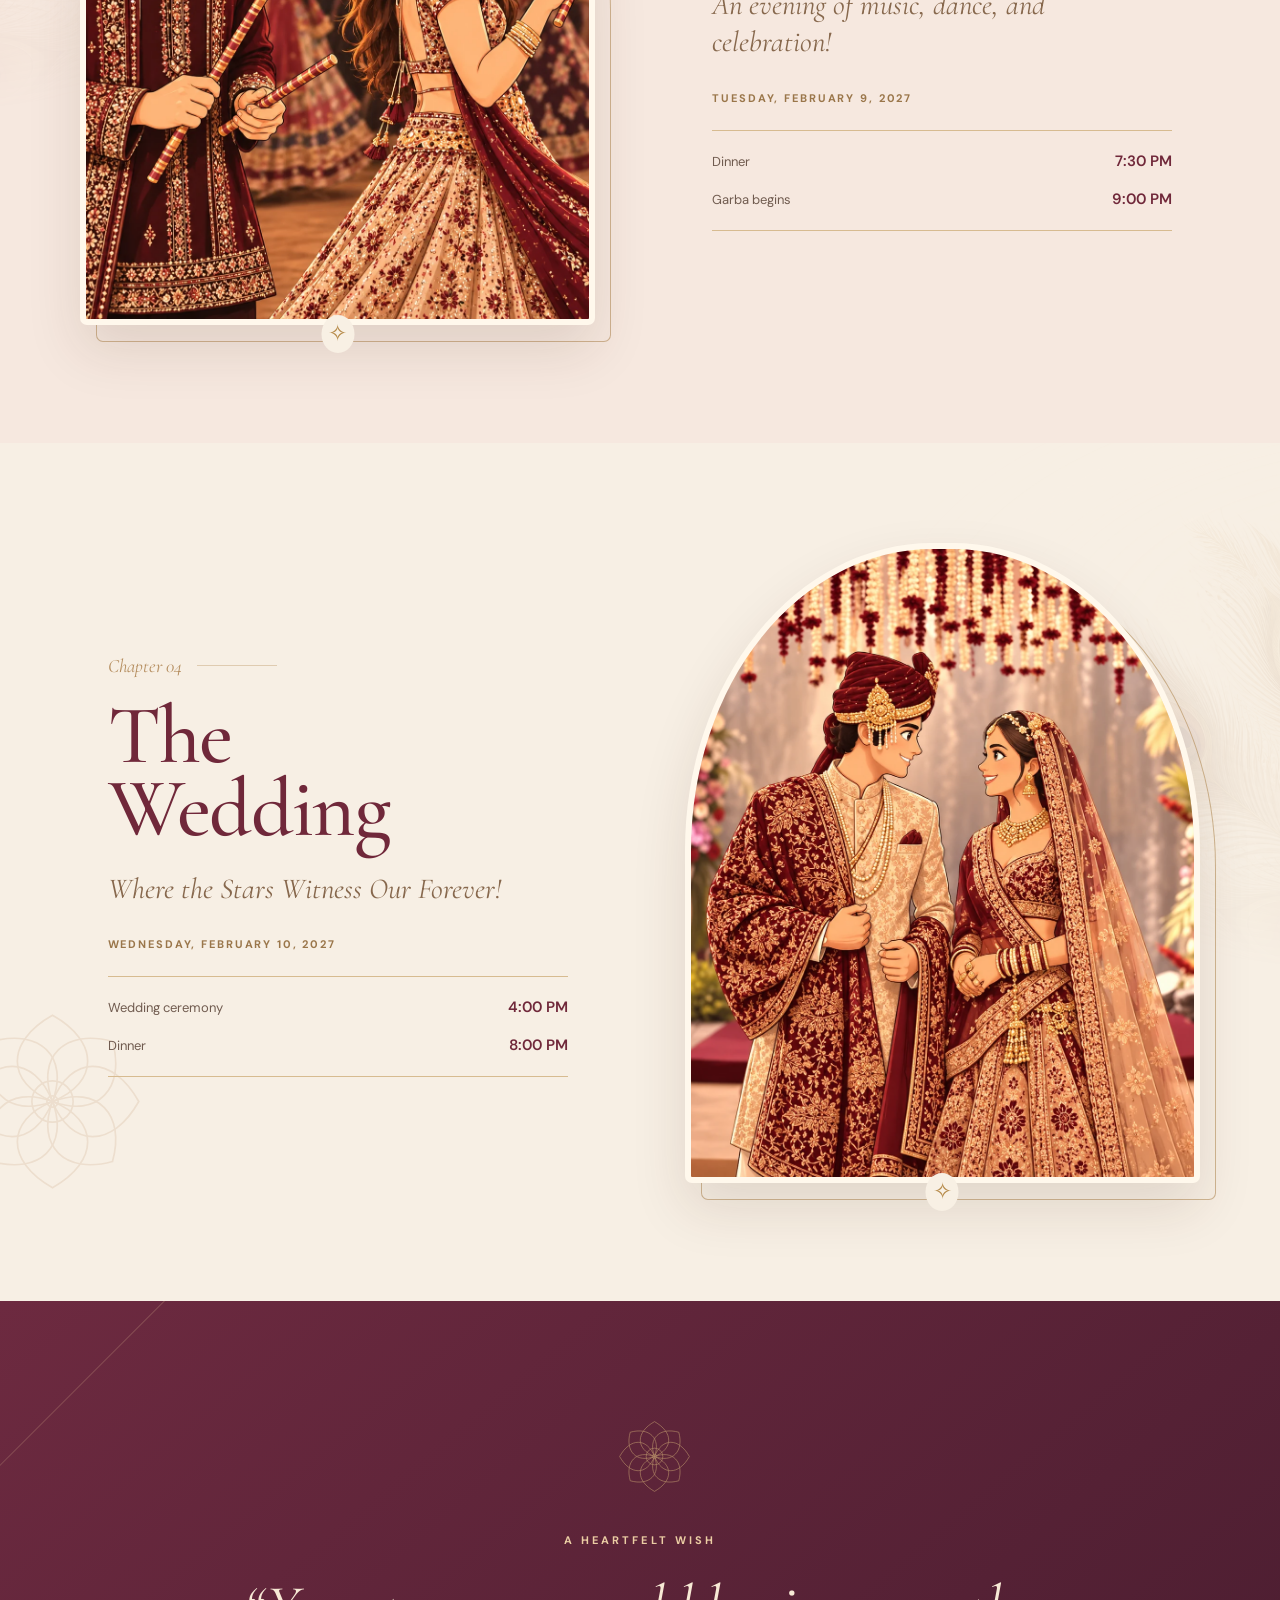
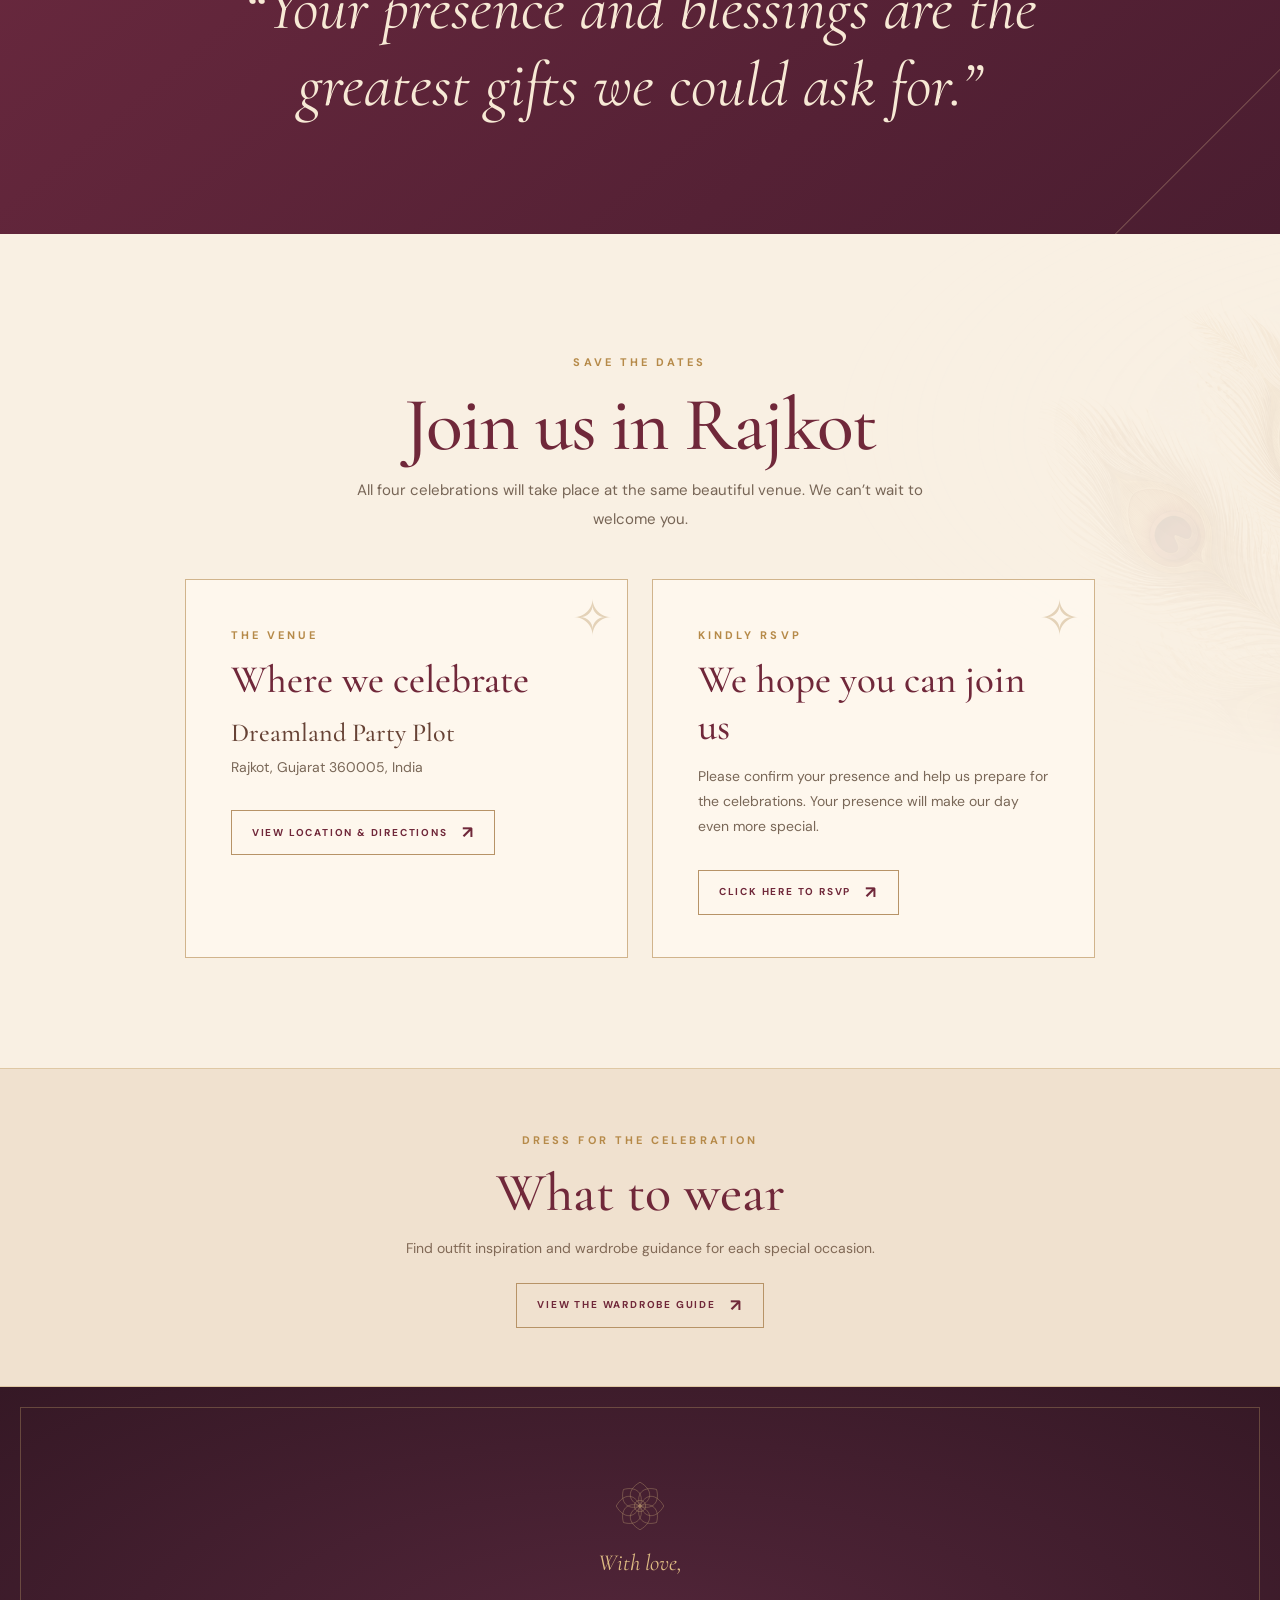
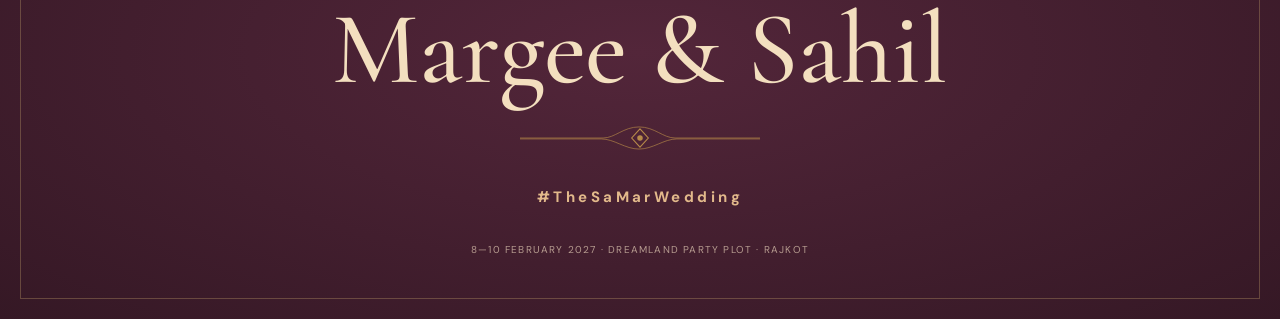
==== commit 50273df2: "Skip invitation envelope only during language toggle navigation" ====
--- a/margee/index.html
+++ b/margee/index.html
@@ -19,7 +19,7 @@
 <link rel="stylesheet" href="/css/invitation-entry.css?v=20261124-5">
 <script src="js/init.js"></script>
 <script src="/js/invitation-entry.js?v=20261124-2" defer></script>
-<script src="/js/invitation.js?v=20261124-5" defer></script>
+<script src="/js/invitation.js?v=20261124-6" defer></script>
 <link rel="stylesheet" href="/margee/gujarati/css/fonts.css">
 <link rel="stylesheet" href="/css/invitation-deities.css?v=20261124-1">
 </head>
